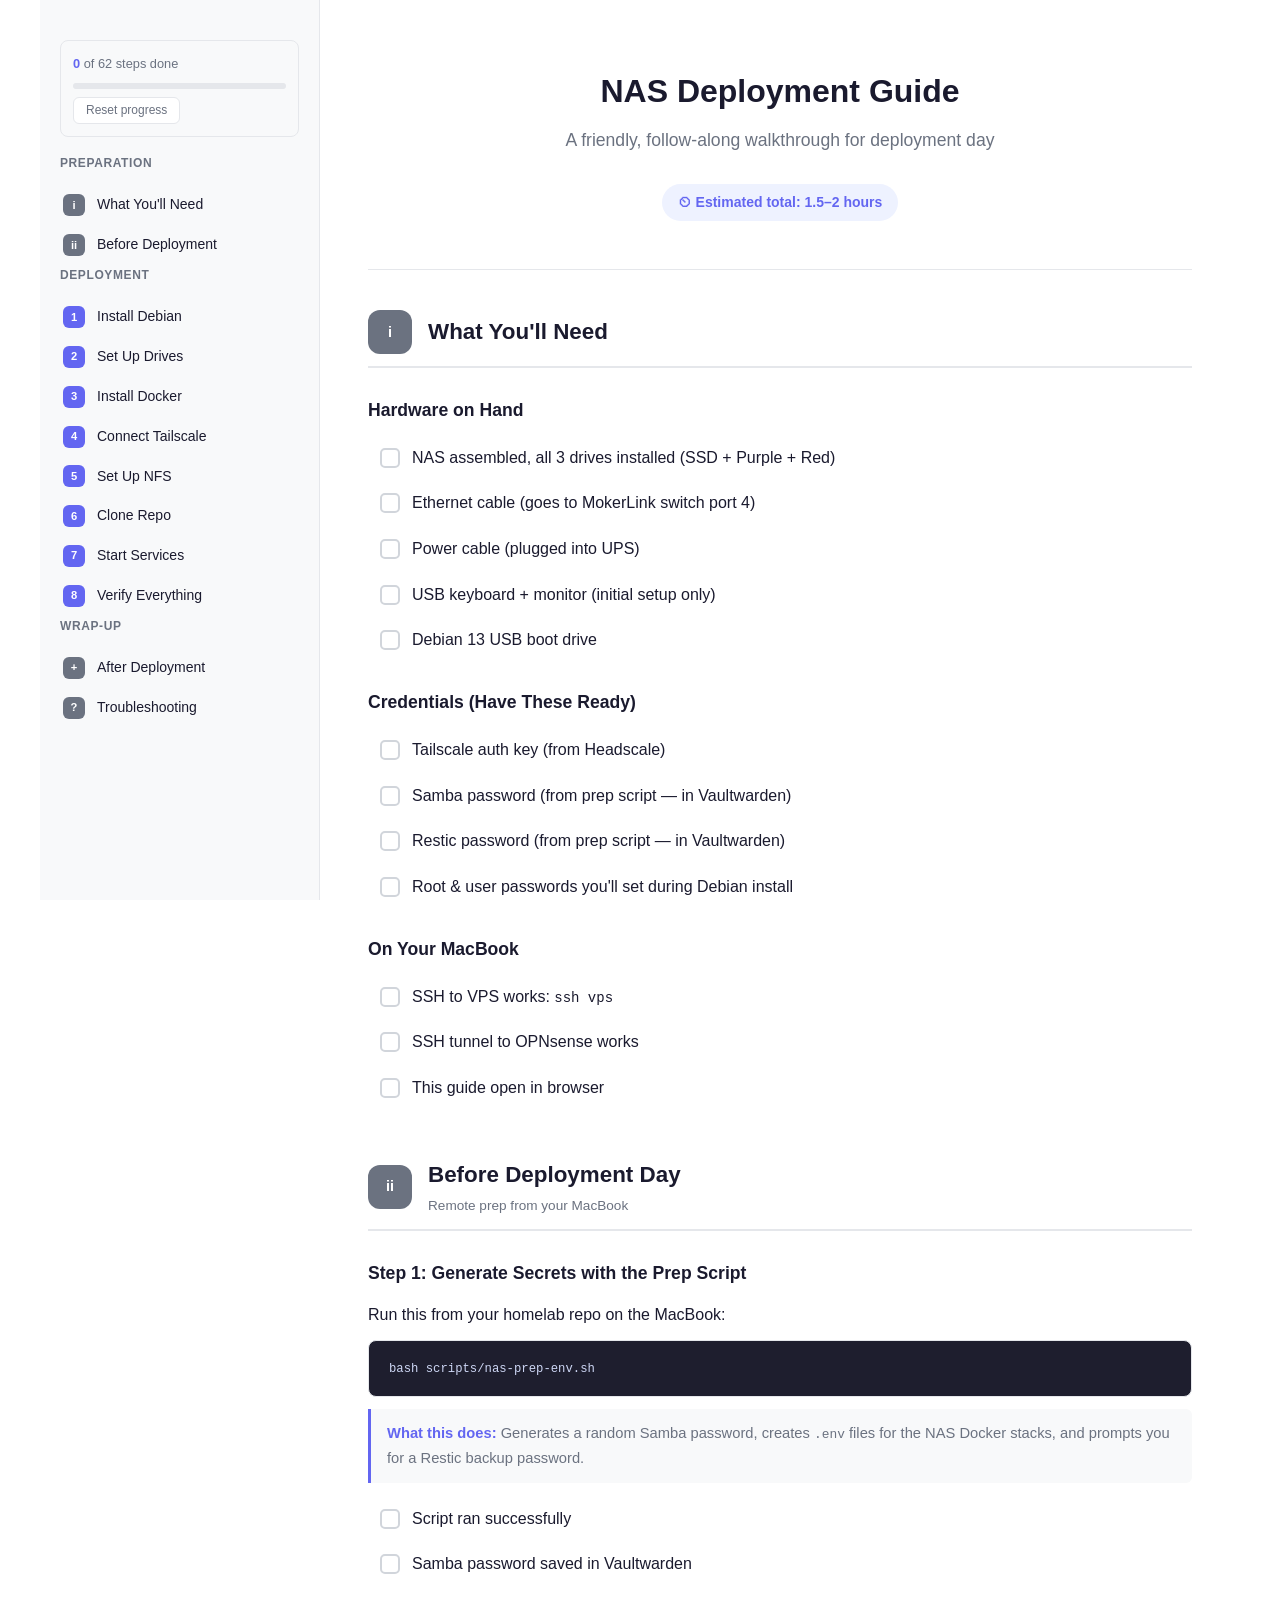
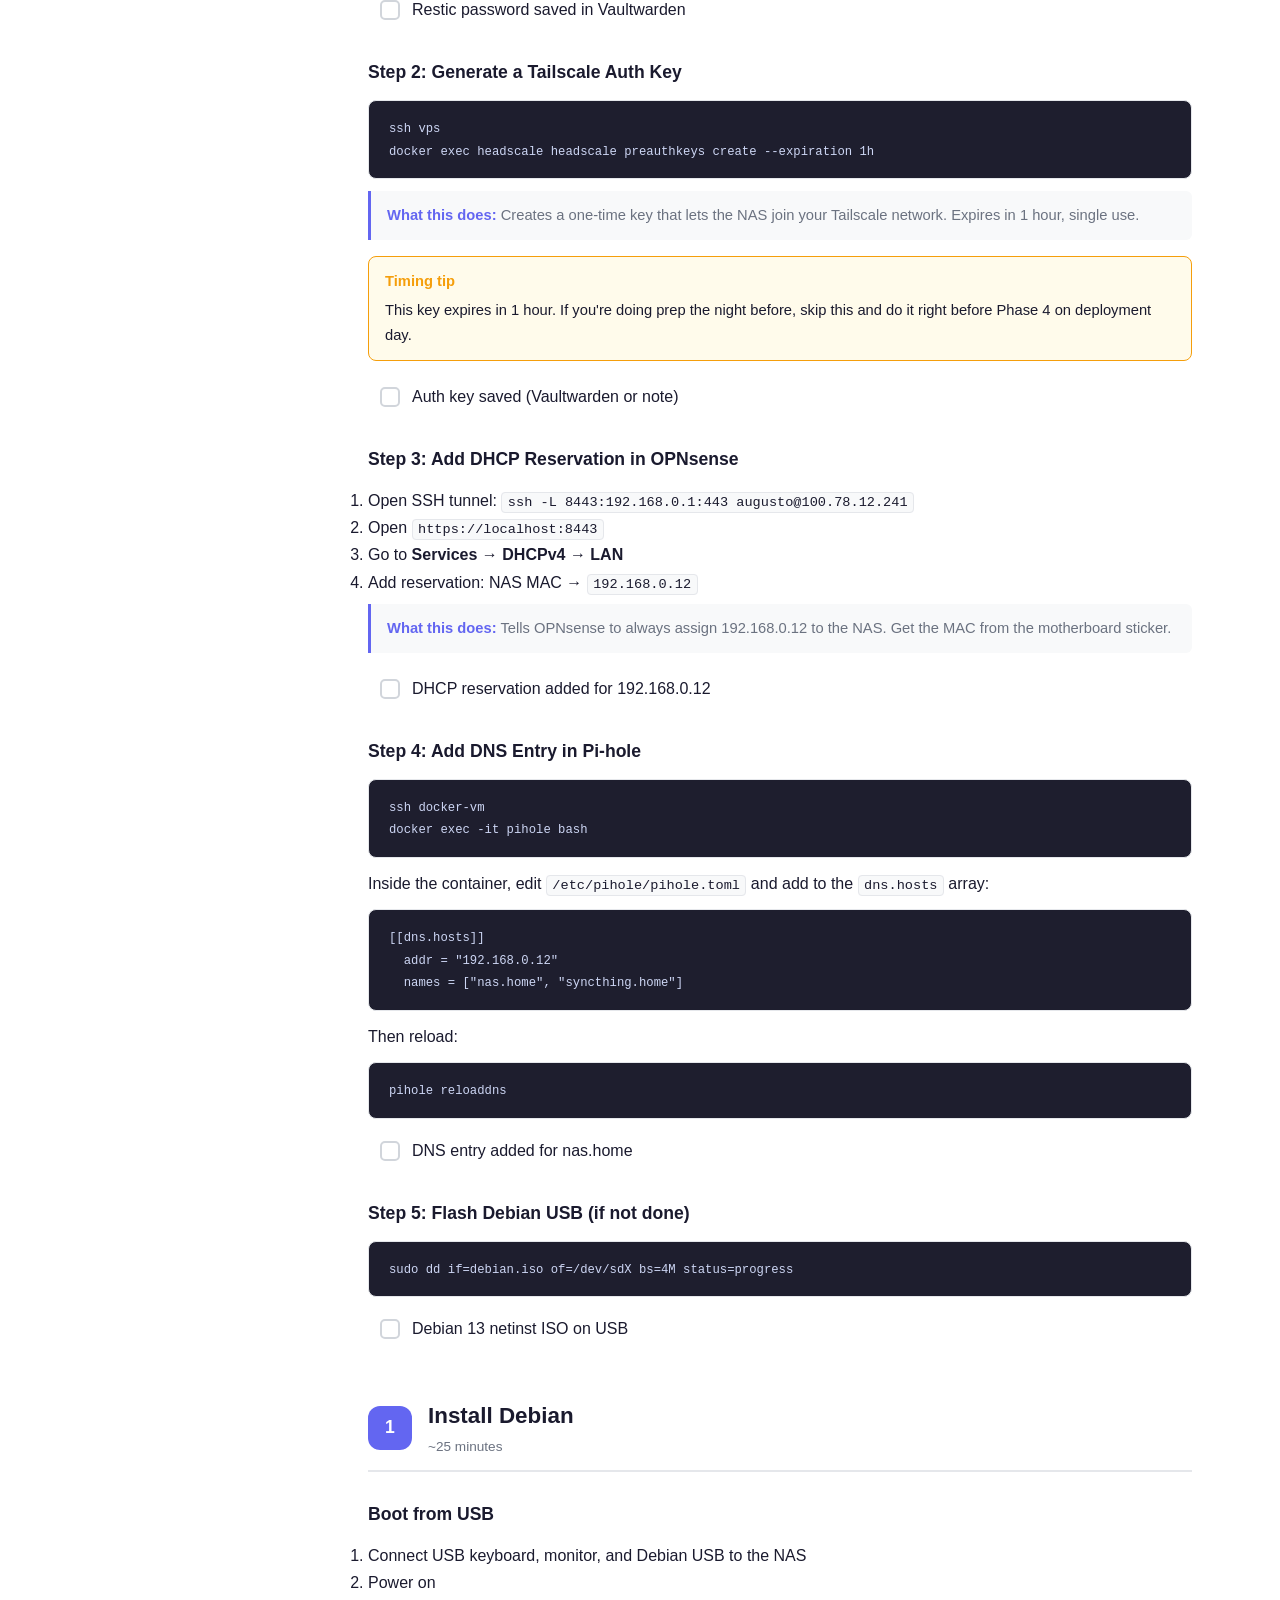
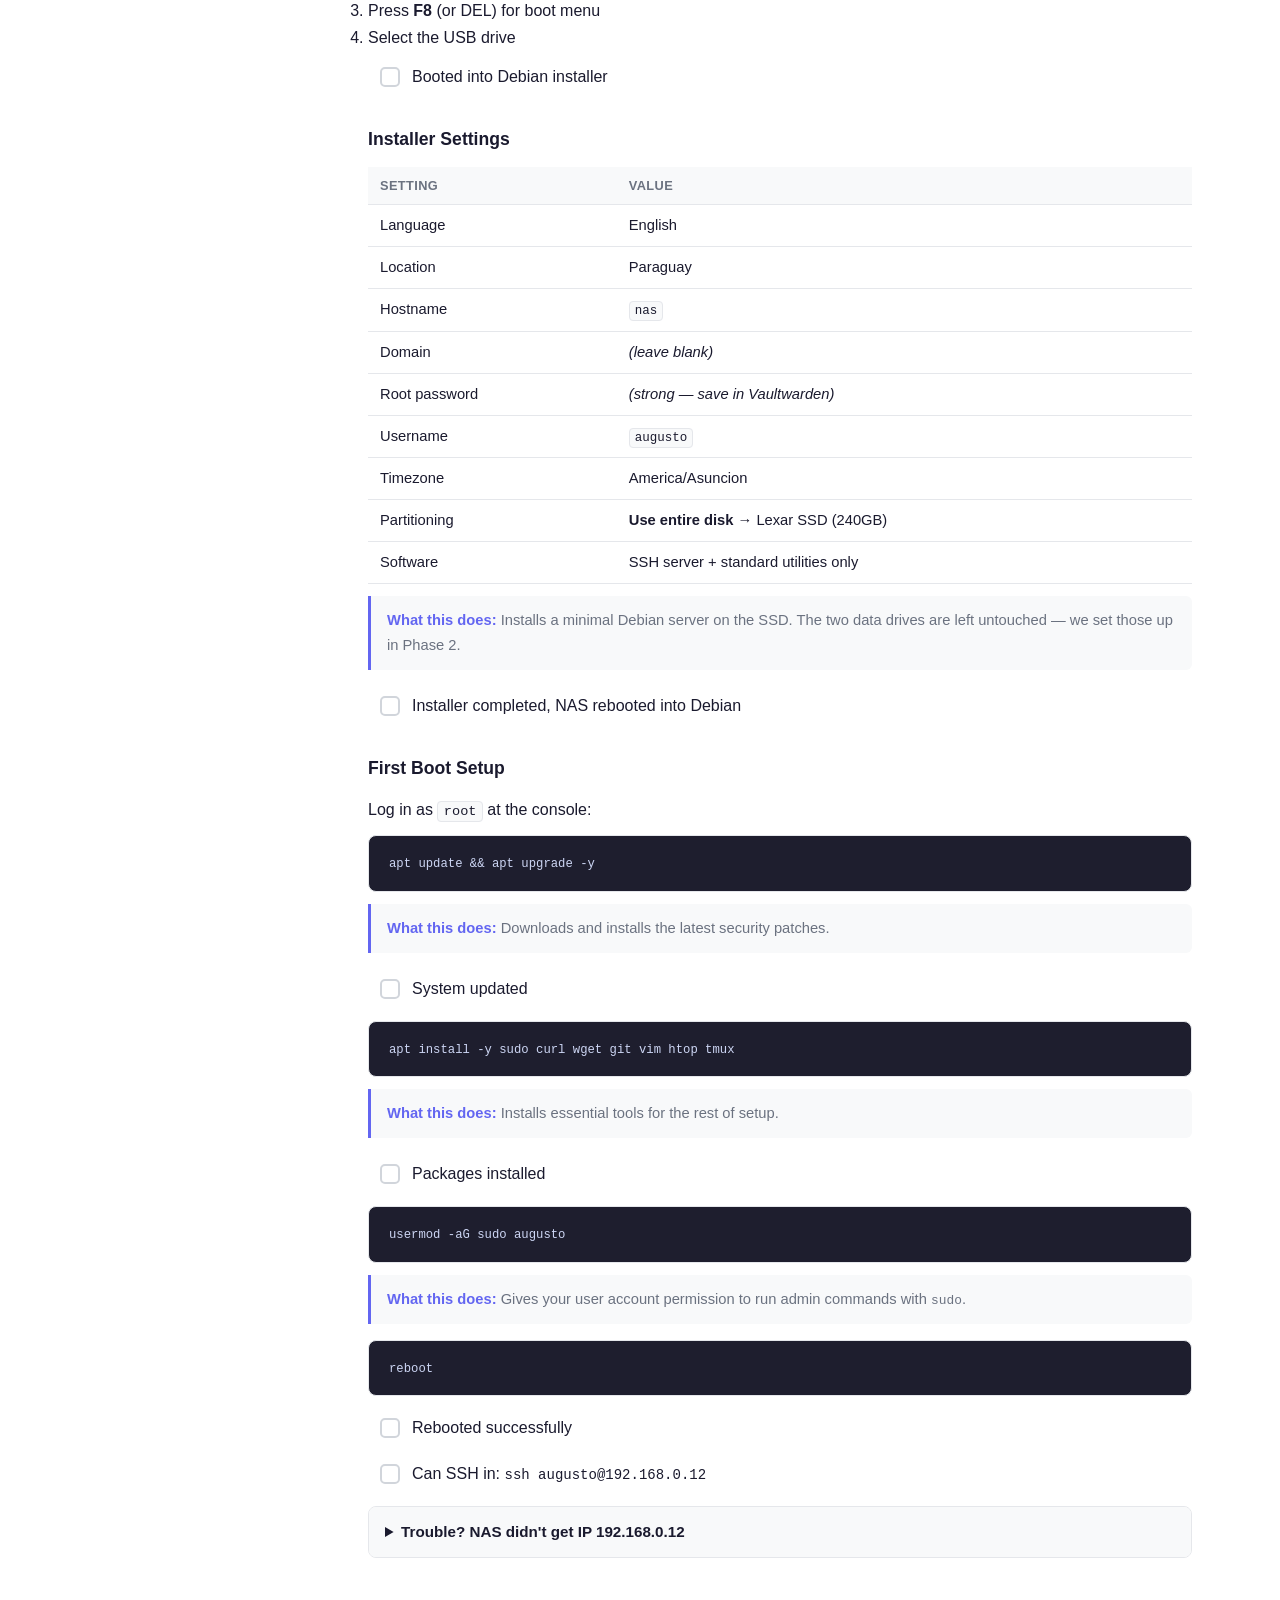
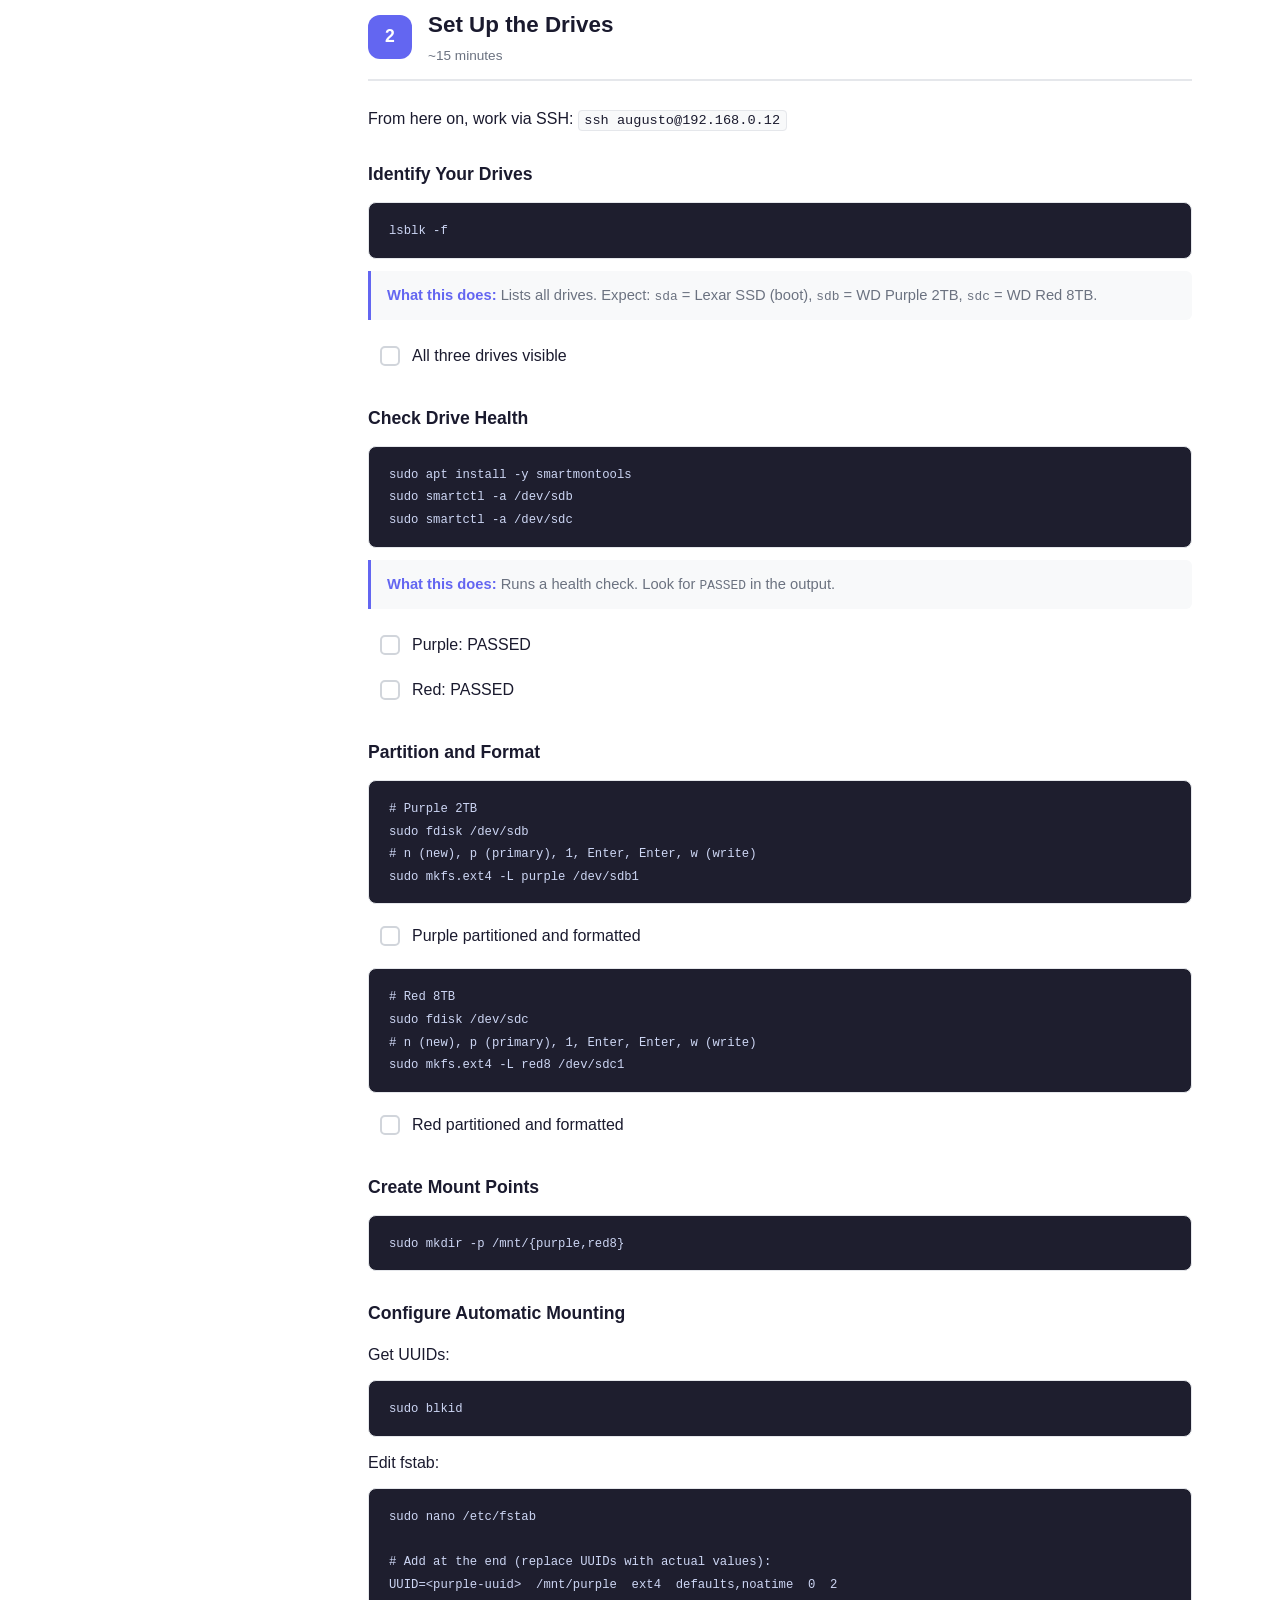
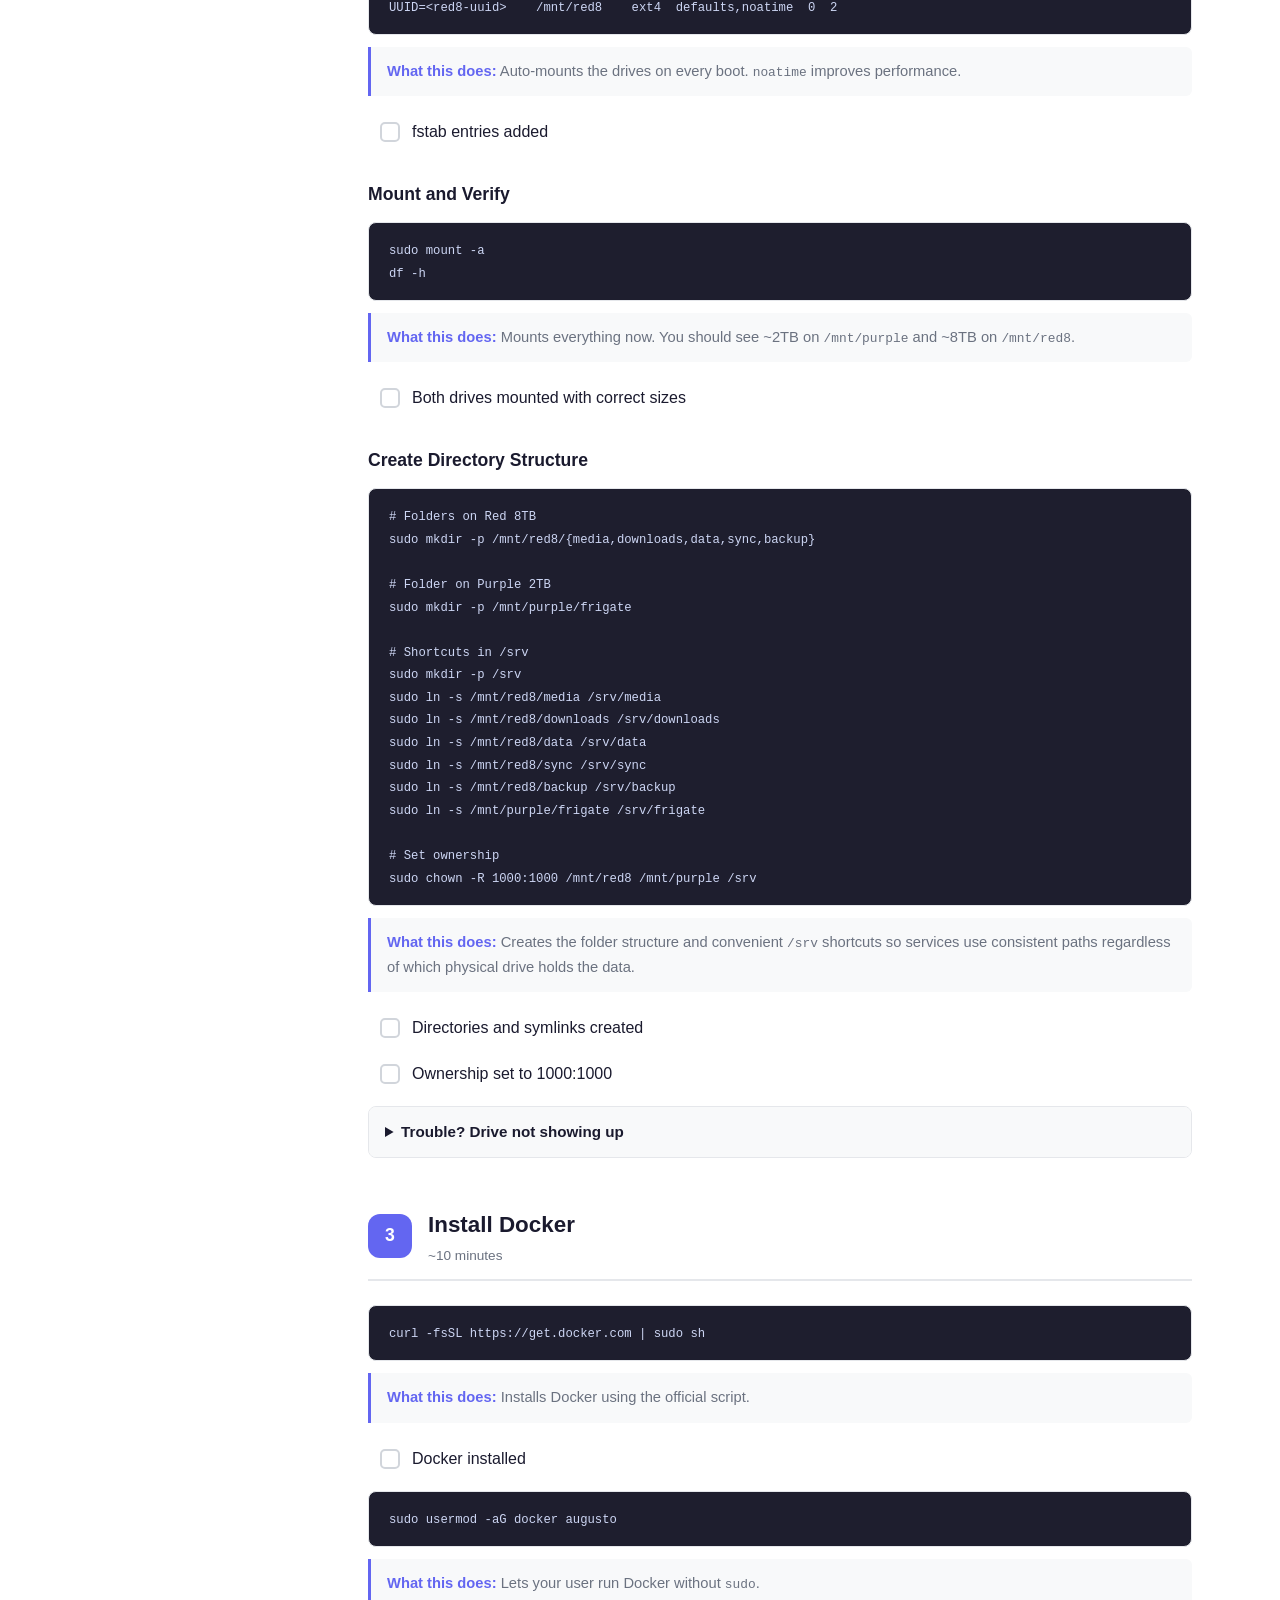
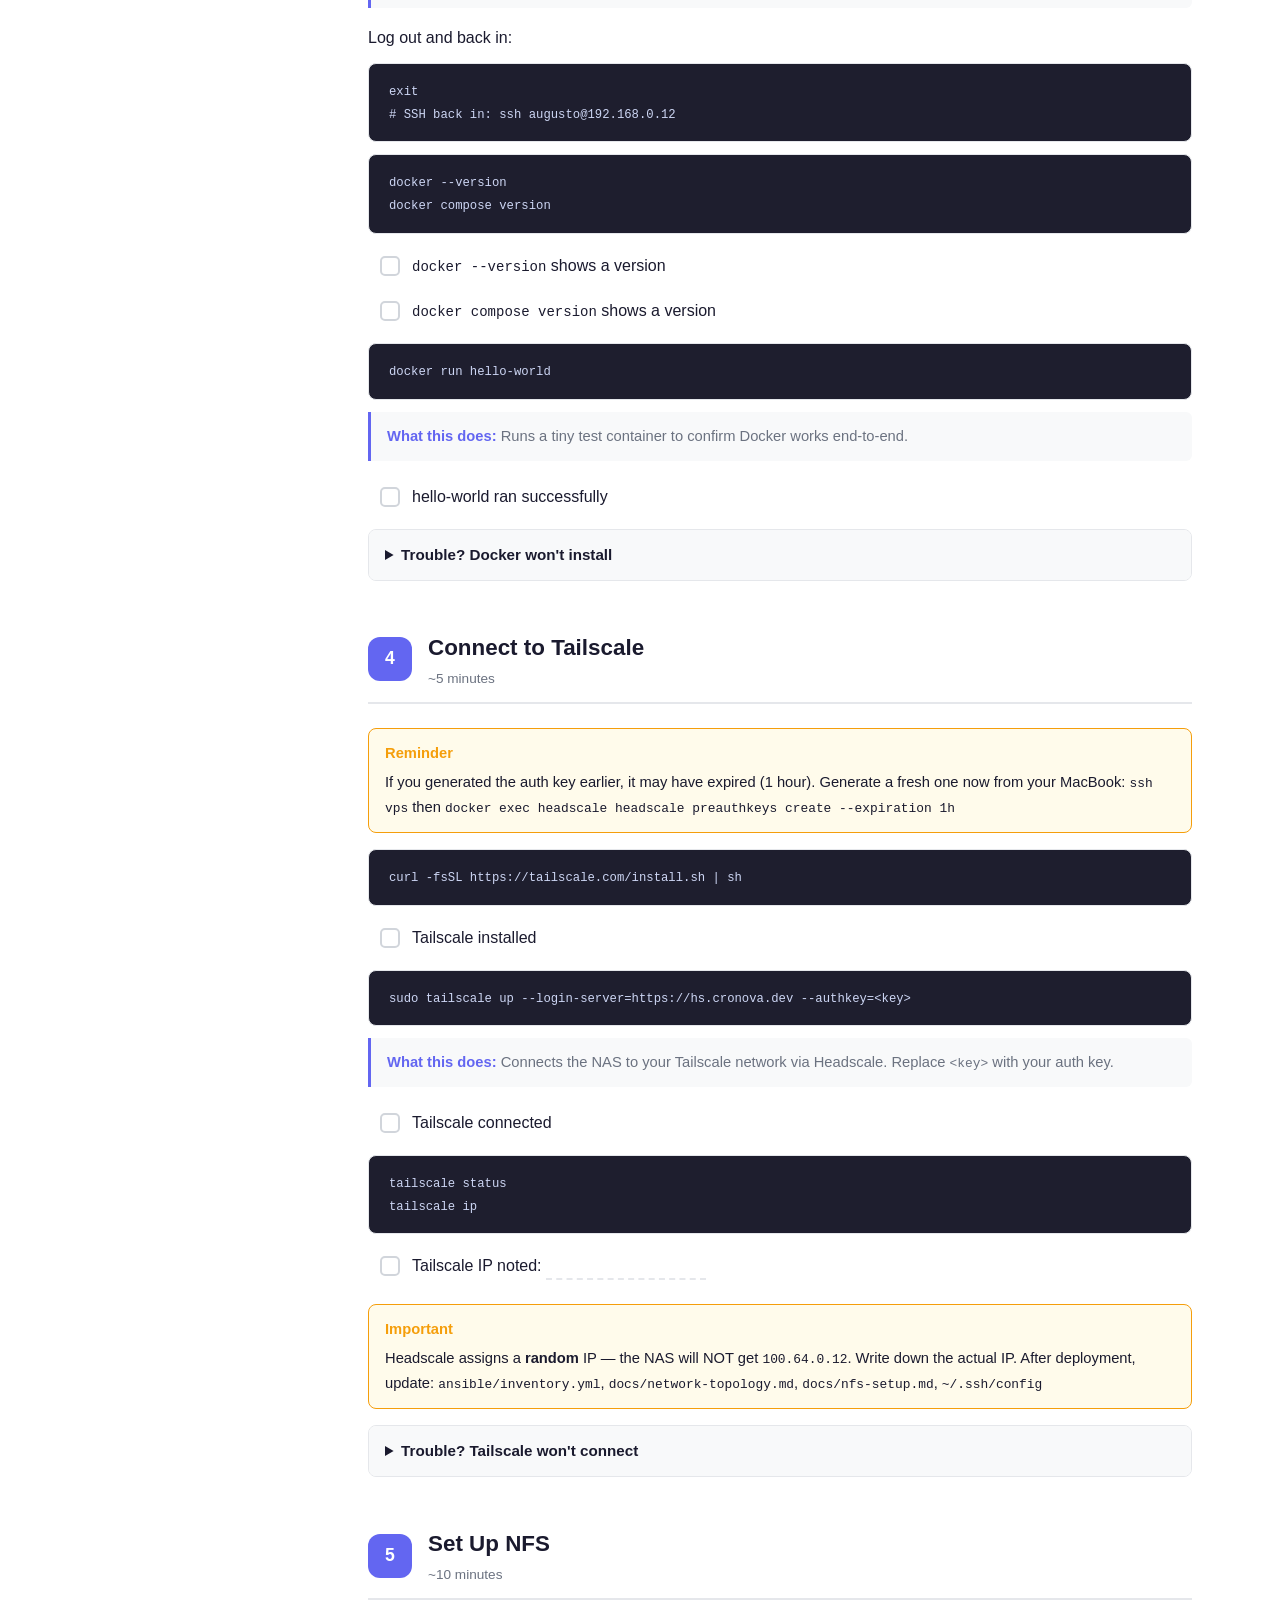
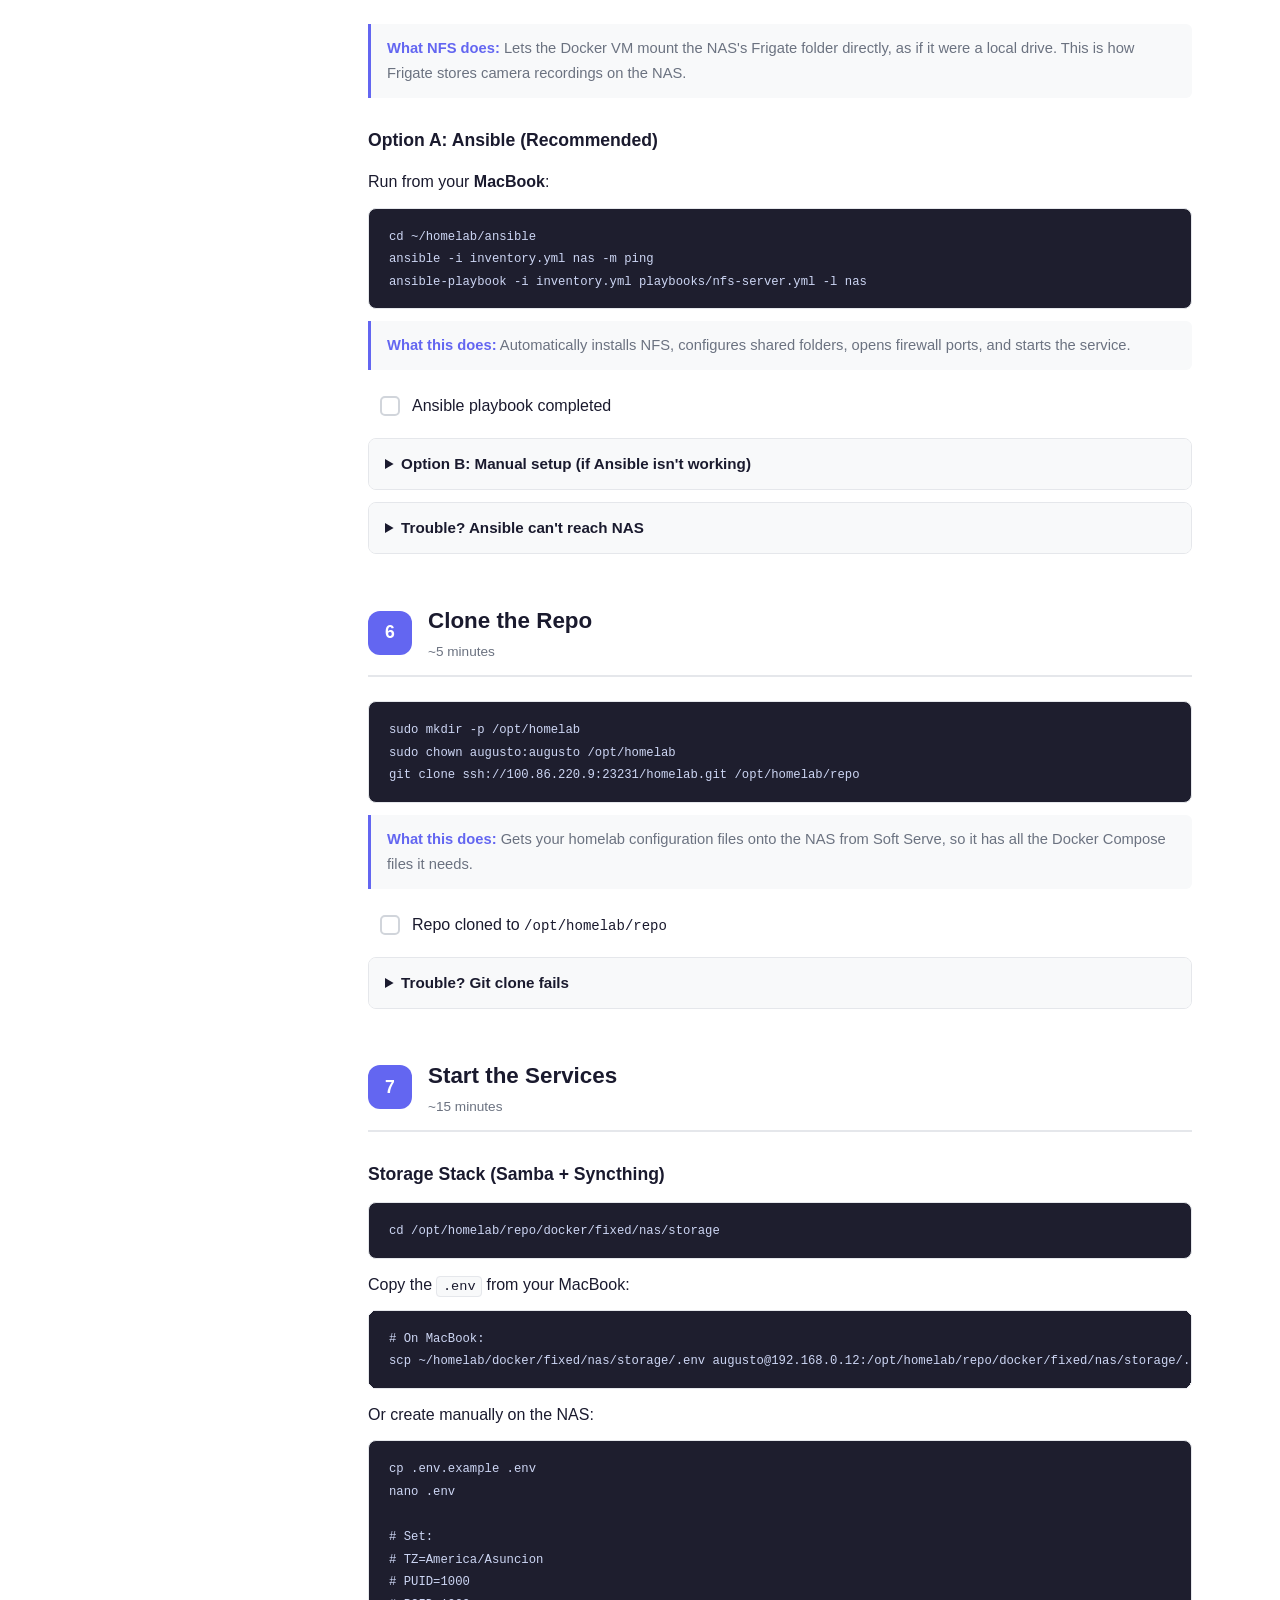
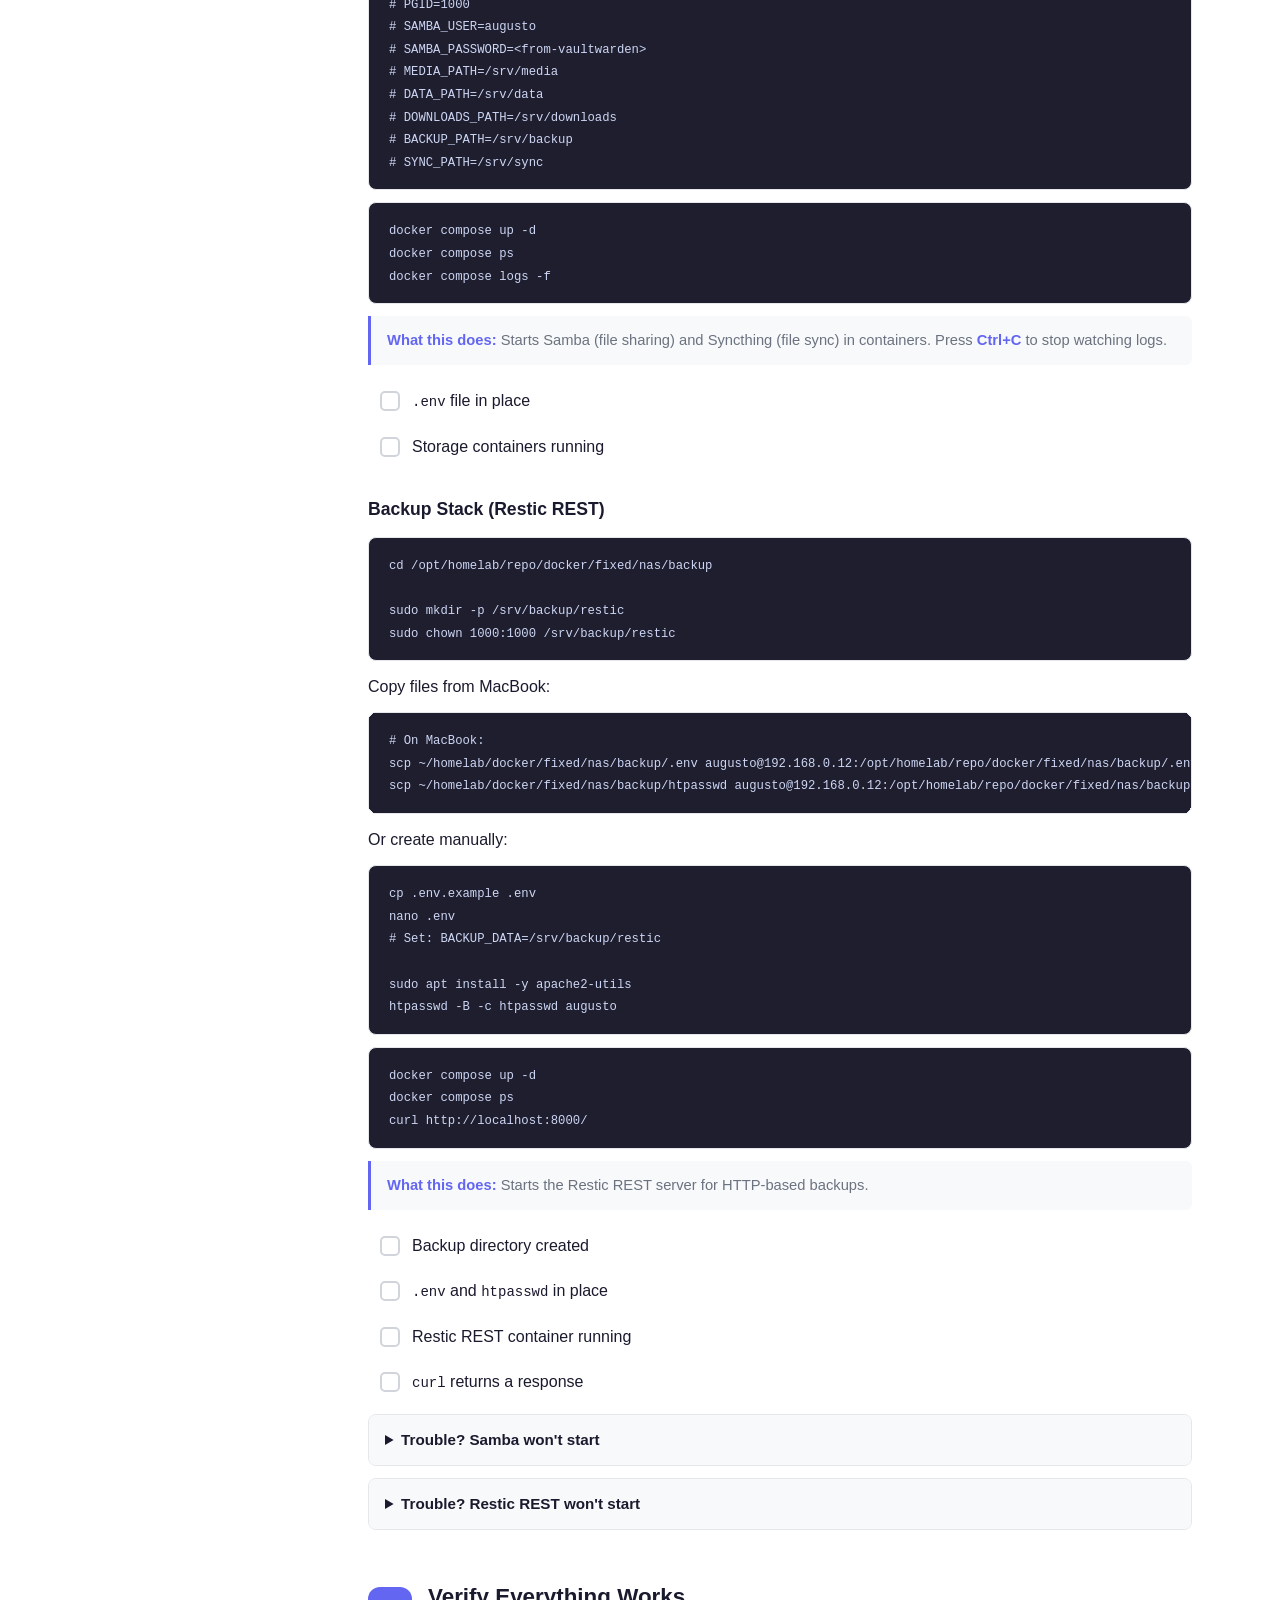
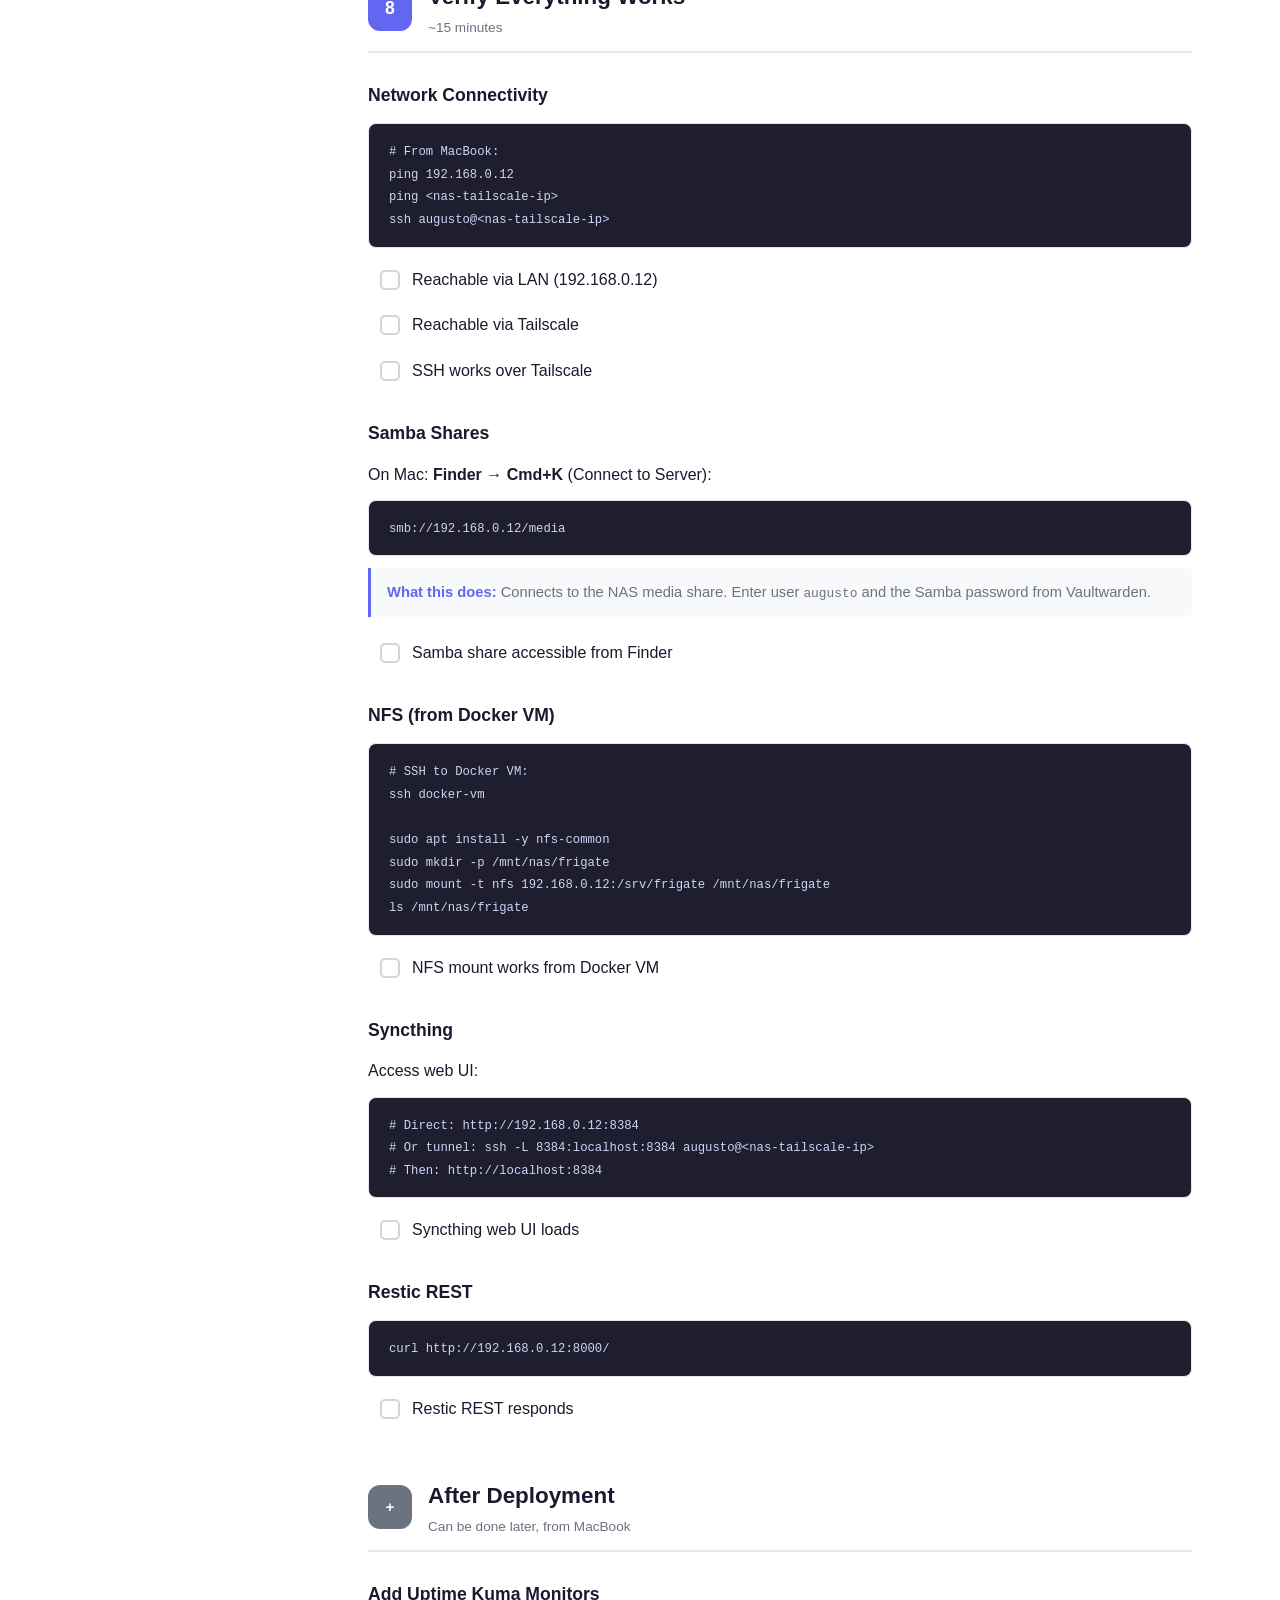
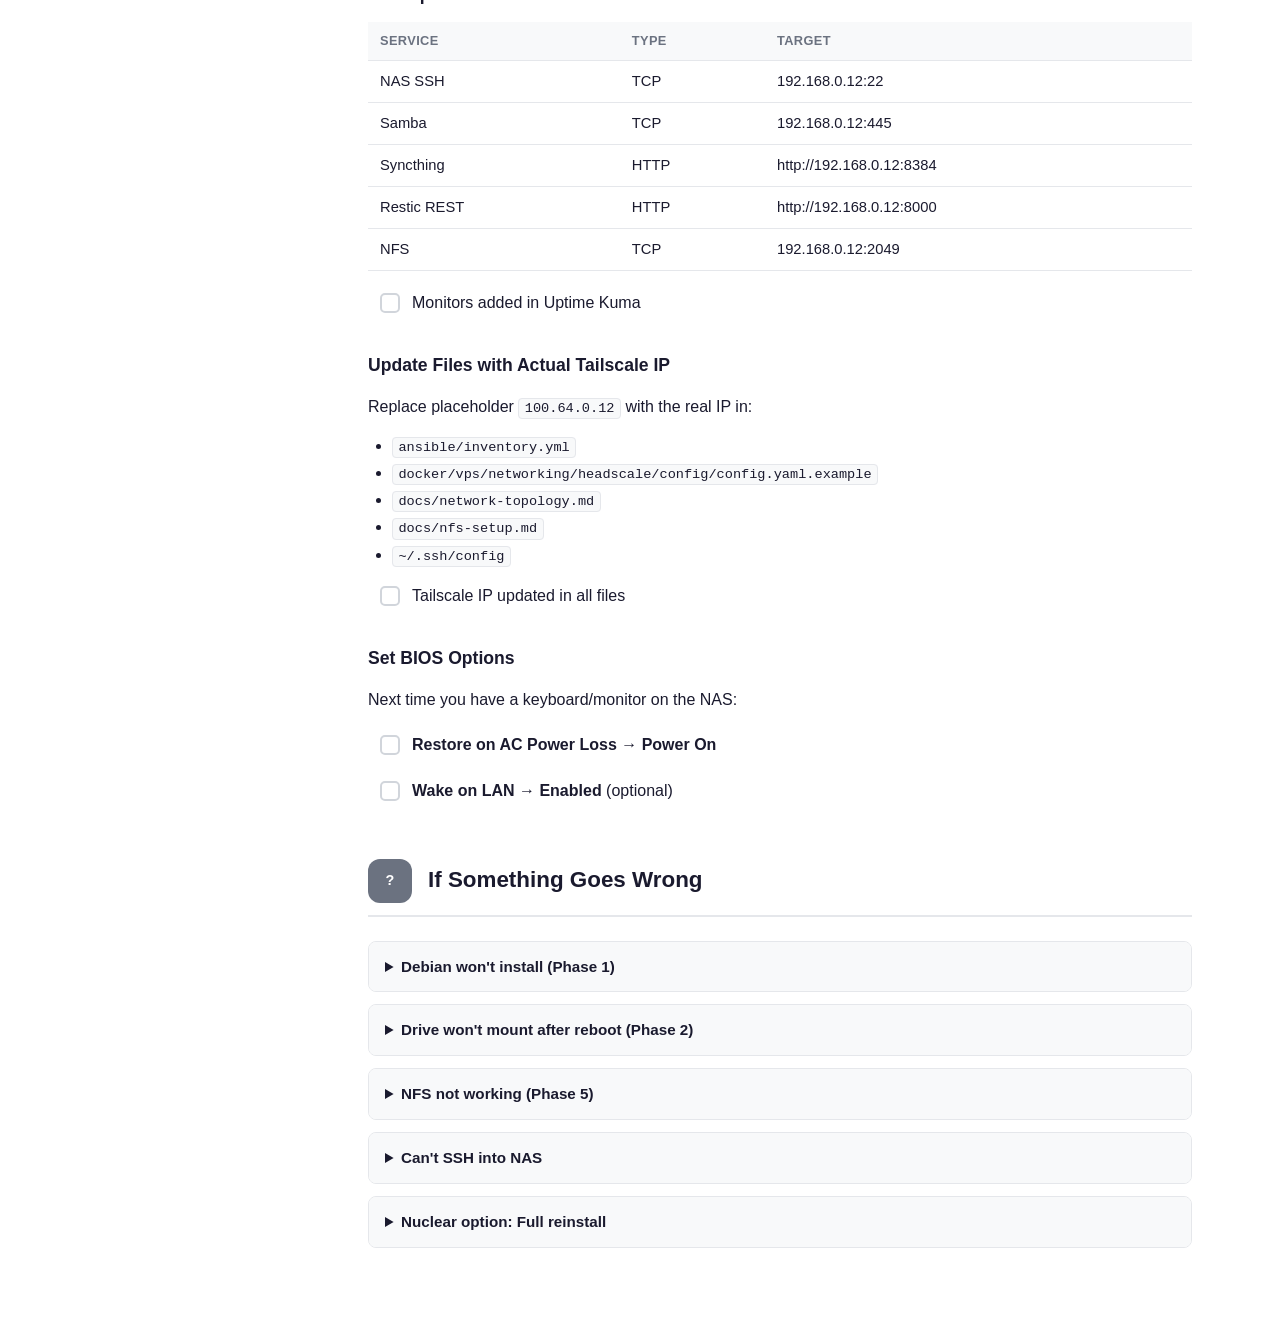
==== docs/nas-guide.html @ b0c1452f "docs: add layman-friendly NAS deployment guide (MD + HTML) Rewrites the technical deployment plan as" ====
<!DOCTYPE html>
<html lang="en">
<head>
<meta charset="UTF-8">
<meta name="viewport" content="width=device-width, initial-scale=1.0">
<title>NAS Deployment Guide</title>
<style>
  :root {
    --bg: #ffffff;
    --bg-surface: #f8f9fa;
    --bg-code: #1e1e2e;
    --text: #1a1a2e;
    --text-muted: #6b7280;
    --text-code: #cdd6f4;
    --border: #e5e7eb;
    --accent: #6366f1;
    --accent-light: #eef2ff;
    --success: #22c55e;
    --success-light: #f0fdf4;
    --warning: #f59e0b;
    --warning-light: #fffbeb;
    --danger: #ef4444;
    --danger-light: #fef2f2;
    --phase-badge: #6366f1;
    --phase-badge-text: #ffffff;
    --nav-bg: #f8f9fa;
    --nav-active: #eef2ff;
    --shadow: 0 1px 3px rgba(0,0,0,0.1);
    --shadow-lg: 0 4px 12px rgba(0,0,0,0.1);
    --checkbox-bg: #ffffff;
    --checkbox-border: #d1d5db;
  }

  @media (prefers-color-scheme: dark) {
    :root {
      --bg: #0f0f1a;
      --bg-surface: #1a1a2e;
      --bg-code: #11111b;
      --text: #e2e8f0;
      --text-muted: #94a3b8;
      --text-code: #cdd6f4;
      --border: #2d2d44;
      --accent: #818cf8;
      --accent-light: #1e1b4b;
      --success: #4ade80;
      --success-light: #052e16;
      --warning: #fbbf24;
      --warning-light: #451a03;
      --danger: #f87171;
      --danger-light: #450a0a;
      --phase-badge: #818cf8;
      --phase-badge-text: #0f0f1a;
      --nav-bg: #1a1a2e;
      --nav-active: #1e1b4b;
      --shadow: 0 1px 3px rgba(0,0,0,0.3);
      --shadow-lg: 0 4px 12px rgba(0,0,0,0.4);
      --checkbox-bg: #1a1a2e;
      --checkbox-border: #4b5563;
    }
  }

  * { margin: 0; padding: 0; box-sizing: border-box; }

  body {
    font-family: -apple-system, BlinkMacSystemFont, "Segoe UI", Roboto, "Helvetica Neue", Arial, sans-serif;
    background: var(--bg);
    color: var(--text);
    line-height: 1.7;
    font-size: 16px;
  }

  /* Layout */
  .layout {
    display: flex;
    max-width: 1200px;
    margin: 0 auto;
  }

  nav {
    position: sticky;
    top: 0;
    height: 100vh;
    width: 280px;
    min-width: 280px;
    overflow-y: auto;
    background: var(--nav-bg);
    border-right: 1px solid var(--border);
    padding: 1.5rem 0;
    scrollbar-width: thin;
  }

  nav h2 {
    font-size: 0.75rem;
    text-transform: uppercase;
    letter-spacing: 0.05em;
    color: var(--text-muted);
    padding: 0 1.25rem;
    margin-bottom: 0.75rem;
  }

  nav a {
    display: flex;
    align-items: center;
    gap: 0.75rem;
    padding: 0.5rem 1.25rem;
    color: var(--text);
    text-decoration: none;
    font-size: 0.875rem;
    transition: background 0.15s;
    border-left: 3px solid transparent;
  }

  nav a:hover {
    background: var(--nav-active);
  }

  nav a.active {
    background: var(--nav-active);
    border-left-color: var(--accent);
    font-weight: 600;
  }

  nav .nav-badge {
    display: inline-flex;
    align-items: center;
    justify-content: center;
    width: 22px;
    height: 22px;
    border-radius: 6px;
    background: var(--phase-badge);
    color: var(--phase-badge-text);
    font-size: 0.7rem;
    font-weight: 700;
    flex-shrink: 0;
  }

  nav .nav-badge.prep { background: var(--text-muted); }

  nav .nav-progress {
    margin: 1rem 1.25rem;
    padding: 0.75rem;
    background: var(--bg-surface);
    border-radius: 8px;
    border: 1px solid var(--border);
  }

  nav .nav-progress .bar-track {
    height: 6px;
    background: var(--border);
    border-radius: 3px;
    margin-top: 0.5rem;
    overflow: hidden;
  }

  nav .nav-progress .bar-fill {
    height: 100%;
    background: var(--accent);
    border-radius: 3px;
    transition: width 0.3s ease;
  }

  nav .nav-progress .progress-text {
    font-size: 0.8rem;
    color: var(--text-muted);
  }

  nav .nav-progress .progress-count {
    font-weight: 700;
    color: var(--accent);
  }

  /* Mobile nav toggle */
  .nav-toggle {
    display: none;
    position: fixed;
    bottom: 1.5rem;
    right: 1.5rem;
    z-index: 1000;
    width: 56px;
    height: 56px;
    border-radius: 50%;
    background: var(--accent);
    color: white;
    border: none;
    font-size: 1.5rem;
    cursor: pointer;
    box-shadow: var(--shadow-lg);
    align-items: center;
    justify-content: center;
  }

  .nav-overlay {
    display: none;
    position: fixed;
    inset: 0;
    background: rgba(0,0,0,0.5);
    z-index: 998;
  }

  main {
    flex: 1;
    min-width: 0;
    padding: 2rem 3rem;
  }

  /* Header */
  .hero {
    text-align: center;
    padding: 2rem 0 3rem;
    border-bottom: 1px solid var(--border);
    margin-bottom: 2.5rem;
  }

  .hero h1 {
    font-size: 2rem;
    font-weight: 800;
    margin-bottom: 0.5rem;
  }

  .hero .subtitle {
    color: var(--text-muted);
    font-size: 1.1rem;
  }

  .hero .time-badge {
    display: inline-flex;
    align-items: center;
    gap: 0.4rem;
    margin-top: 1rem;
    padding: 0.4rem 1rem;
    background: var(--accent-light);
    color: var(--accent);
    border-radius: 20px;
    font-size: 0.875rem;
    font-weight: 600;
  }

  /* Phase cards */
  .phase {
    margin-bottom: 3rem;
    scroll-margin-top: 1rem;
  }

  .phase-header {
    display: flex;
    align-items: center;
    gap: 1rem;
    margin-bottom: 1.5rem;
    padding-bottom: 0.75rem;
    border-bottom: 2px solid var(--border);
  }

  .phase-number {
    display: flex;
    align-items: center;
    justify-content: center;
    width: 44px;
    height: 44px;
    border-radius: 12px;
    background: var(--phase-badge);
    color: var(--phase-badge-text);
    font-size: 1.1rem;
    font-weight: 800;
    flex-shrink: 0;
  }

  .phase-number.prep {
    background: var(--text-muted);
    font-size: 0.9rem;
  }

  .phase-title {
    flex: 1;
  }

  .phase-title h2 {
    font-size: 1.4rem;
    font-weight: 700;
  }

  .phase-title .phase-time {
    font-size: 0.85rem;
    color: var(--text-muted);
  }

  /* Sections within phases */
  h3 {
    font-size: 1.1rem;
    font-weight: 700;
    margin: 1.75rem 0 0.75rem;
    color: var(--text);
  }

  p {
    margin-bottom: 0.75rem;
  }

  /* Code blocks */
  pre {
    background: var(--bg-code);
    color: var(--text-code);
    padding: 1rem 1.25rem;
    border-radius: 8px;
    overflow-x: auto;
    margin: 0.75rem 0;
    font-size: 0.875rem;
    line-height: 1.6;
    border: 1px solid var(--border);
  }

  code {
    font-family: "SF Mono", "Fira Code", "Cascadia Code", Menlo, Monaco, Consolas, monospace;
    font-size: 0.875em;
  }

  p code, li code, td code {
    background: var(--bg-surface);
    padding: 0.15em 0.4em;
    border-radius: 4px;
    border: 1px solid var(--border);
    font-size: 0.85em;
  }

  /* Explanation boxes */
  .what-this-does {
    background: var(--bg-surface);
    border-left: 3px solid var(--accent);
    padding: 0.75rem 1rem;
    margin: 0.5rem 0 1rem;
    border-radius: 0 6px 6px 0;
    font-size: 0.92rem;
    color: var(--text-muted);
  }

  .what-this-does strong {
    color: var(--accent);
  }

  /* Callouts */
  .callout {
    padding: 0.75rem 1rem;
    border-radius: 8px;
    margin: 1rem 0;
    font-size: 0.92rem;
    border: 1px solid;
  }

  .callout-tip {
    background: var(--success-light);
    border-color: var(--success);
  }

  .callout-warning {
    background: var(--warning-light);
    border-color: var(--warning);
  }

  .callout-danger {
    background: var(--danger-light);
    border-color: var(--danger);
  }

  .callout-label {
    font-weight: 700;
    display: block;
    margin-bottom: 0.25rem;
  }

  .callout-tip .callout-label { color: var(--success); }
  .callout-warning .callout-label { color: var(--warning); }
  .callout-danger .callout-label { color: var(--danger); }

  /* Checkboxes */
  .step {
    display: flex;
    align-items: flex-start;
    gap: 0.75rem;
    padding: 0.5rem 0.75rem;
    margin: 0.35rem 0;
    border-radius: 6px;
    transition: background 0.15s;
  }

  .step:hover {
    background: var(--bg-surface);
  }

  .step input[type="checkbox"] {
    appearance: none;
    -webkit-appearance: none;
    width: 20px;
    height: 20px;
    min-width: 20px;
    border: 2px solid var(--checkbox-border);
    border-radius: 5px;
    background: var(--checkbox-bg);
    cursor: pointer;
    margin-top: 2px;
    transition: all 0.15s;
    position: relative;
  }

  .step input[type="checkbox"]:checked {
    background: var(--accent);
    border-color: var(--accent);
  }

  .step input[type="checkbox"]:checked::after {
    content: "";
    position: absolute;
    left: 5px;
    top: 1px;
    width: 6px;
    height: 11px;
    border: solid white;
    border-width: 0 2px 2px 0;
    transform: rotate(45deg);
  }

  .step.checked label {
    text-decoration: line-through;
    color: var(--text-muted);
  }

  .step label {
    cursor: pointer;
    flex: 1;
    line-height: 1.5;
  }

  .step .write-in {
    display: inline-block;
    border-bottom: 2px dashed var(--border);
    min-width: 160px;
    padding: 0 0.25rem;
    color: var(--accent);
    font-weight: 600;
  }

  /* Tables */
  table {
    width: 100%;
    border-collapse: collapse;
    margin: 0.75rem 0;
    font-size: 0.92rem;
  }

  th, td {
    padding: 0.5rem 0.75rem;
    text-align: left;
    border-bottom: 1px solid var(--border);
  }

  th {
    font-weight: 700;
    background: var(--bg-surface);
    font-size: 0.8rem;
    text-transform: uppercase;
    letter-spacing: 0.03em;
    color: var(--text-muted);
  }

  /* Troubleshooting sections */
  details {
    margin: 0.75rem 0;
    border: 1px solid var(--border);
    border-radius: 8px;
    overflow: hidden;
  }

  summary {
    padding: 0.75rem 1rem;
    cursor: pointer;
    font-weight: 600;
    background: var(--bg-surface);
    user-select: none;
    font-size: 0.95rem;
  }

  summary:hover {
    background: var(--accent-light);
  }

  details[open] summary {
    border-bottom: 1px solid var(--border);
  }

  details .details-body {
    padding: 1rem;
  }

  details .details-body p {
    font-size: 0.92rem;
  }

  /* Reset progress button */
  .reset-btn {
    display: inline-flex;
    align-items: center;
    gap: 0.4rem;
    padding: 0.35rem 0.75rem;
    border: 1px solid var(--border);
    border-radius: 6px;
    background: var(--bg);
    color: var(--text-muted);
    font-size: 0.75rem;
    cursor: pointer;
    margin-top: 0.5rem;
    transition: all 0.15s;
  }

  .reset-btn:hover {
    border-color: var(--danger);
    color: var(--danger);
  }

  /* Print */
  @media print {
    nav, .nav-toggle, .nav-overlay { display: none !important; }
    main { padding: 0; }
    .layout { display: block; }
    .phase { page-break-inside: avoid; }
    pre { white-space: pre-wrap; word-break: break-all; }
    .step input[type="checkbox"] {
      appearance: auto;
      -webkit-appearance: auto;
    }
  }

  /* Mobile */
  @media (max-width: 768px) {
    nav {
      position: fixed;
      left: -300px;
      top: 0;
      z-index: 999;
      transition: left 0.3s ease;
      width: 280px;
      min-width: 280px;
    }

    nav.open {
      left: 0;
    }

    .nav-toggle {
      display: flex;
    }

    .nav-overlay.open {
      display: block;
    }

    main {
      padding: 1.5rem 1.25rem;
    }

    .hero h1 {
      font-size: 1.5rem;
    }

    .phase-header {
      flex-wrap: wrap;
    }

    pre {
      font-size: 0.8rem;
    }
  }
</style>
</head>
<body>

<div class="layout">
  <nav id="nav">
    <div class="nav-progress">
      <div class="progress-text"><span class="progress-count" id="progress-count">0</span> of <span id="progress-total">0</span> steps done</div>
      <div class="bar-track"><div class="bar-fill" id="progress-bar" style="width: 0%"></div></div>
      <button class="reset-btn" onclick="resetProgress()">Reset progress</button>
    </div>
    <h2>Preparation</h2>
    <a href="#needs" data-section="needs"><span class="nav-badge prep">i</span> What You'll Need</a>
    <a href="#before" data-section="before"><span class="nav-badge prep">ii</span> Before Deployment</a>
    <h2>Deployment</h2>
    <a href="#phase1" data-section="phase1"><span class="nav-badge">1</span> Install Debian</a>
    <a href="#phase2" data-section="phase2"><span class="nav-badge">2</span> Set Up Drives</a>
    <a href="#phase3" data-section="phase3"><span class="nav-badge">3</span> Install Docker</a>
    <a href="#phase4" data-section="phase4"><span class="nav-badge">4</span> Connect Tailscale</a>
    <a href="#phase5" data-section="phase5"><span class="nav-badge">5</span> Set Up NFS</a>
    <a href="#phase6" data-section="phase6"><span class="nav-badge">6</span> Clone Repo</a>
    <a href="#phase7" data-section="phase7"><span class="nav-badge">7</span> Start Services</a>
    <a href="#phase8" data-section="phase8"><span class="nav-badge">8</span> Verify Everything</a>
    <h2>Wrap-up</h2>
    <a href="#after" data-section="after"><span class="nav-badge prep">+</span> After Deployment</a>
    <a href="#troubleshooting" data-section="troubleshooting"><span class="nav-badge prep">?</span> Troubleshooting</a>
  </nav>

  <div class="nav-overlay" id="nav-overlay" onclick="toggleNav()"></div>
  <button class="nav-toggle" id="nav-toggle" onclick="toggleNav()" aria-label="Toggle navigation">&#9776;</button>

  <main>
    <div class="hero">
      <h1>NAS Deployment Guide</h1>
      <p class="subtitle">A friendly, follow-along walkthrough for deployment day</p>
      <div class="time-badge">&#9202; Estimated total: 1.5&ndash;2 hours</div>
    </div>

    <!-- WHAT YOU'LL NEED -->
    <section class="phase" id="needs">
      <div class="phase-header">
        <div class="phase-number prep">i</div>
        <div class="phase-title">
          <h2>What You'll Need</h2>
        </div>
      </div>

      <h3>Hardware on Hand</h3>
      <div class="step"><input type="checkbox" id="c-hw1"><label for="c-hw1">NAS assembled, all 3 drives installed (SSD + Purple + Red)</label></div>
      <div class="step"><input type="checkbox" id="c-hw2"><label for="c-hw2">Ethernet cable (goes to MokerLink switch port 4)</label></div>
      <div class="step"><input type="checkbox" id="c-hw3"><label for="c-hw3">Power cable (plugged into UPS)</label></div>
      <div class="step"><input type="checkbox" id="c-hw4"><label for="c-hw4">USB keyboard + monitor (initial setup only)</label></div>
      <div class="step"><input type="checkbox" id="c-hw5"><label for="c-hw5">Debian 13 USB boot drive</label></div>

      <h3>Credentials (Have These Ready)</h3>
      <div class="step"><input type="checkbox" id="c-cr1"><label for="c-cr1">Tailscale auth key (from Headscale)</label></div>
      <div class="step"><input type="checkbox" id="c-cr2"><label for="c-cr2">Samba password (from prep script &mdash; in Vaultwarden)</label></div>
      <div class="step"><input type="checkbox" id="c-cr3"><label for="c-cr3">Restic password (from prep script &mdash; in Vaultwarden)</label></div>
      <div class="step"><input type="checkbox" id="c-cr4"><label for="c-cr4">Root &amp; user passwords you'll set during Debian install</label></div>

      <h3>On Your MacBook</h3>
      <div class="step"><input type="checkbox" id="c-mb1"><label for="c-mb1">SSH to VPS works: <code>ssh vps</code></label></div>
      <div class="step"><input type="checkbox" id="c-mb2"><label for="c-mb2">SSH tunnel to OPNsense works</label></div>
      <div class="step"><input type="checkbox" id="c-mb3"><label for="c-mb3">This guide open in browser</label></div>
    </section>

    <!-- BEFORE DEPLOYMENT DAY -->
    <section class="phase" id="before">
      <div class="phase-header">
        <div class="phase-number prep">ii</div>
        <div class="phase-title">
          <h2>Before Deployment Day</h2>
          <div class="phase-time">Remote prep from your MacBook</div>
        </div>
      </div>

      <h3>Step 1: Generate Secrets with the Prep Script</h3>
      <p>Run this from your homelab repo on the MacBook:</p>
      <pre><code>bash scripts/nas-prep-env.sh</code></pre>
      <div class="what-this-does"><strong>What this does:</strong> Generates a random Samba password, creates <code>.env</code> files for the NAS Docker stacks, and prompts you for a Restic backup password.</div>
      <div class="step"><input type="checkbox" id="c-b1"><label for="c-b1">Script ran successfully</label></div>
      <div class="step"><input type="checkbox" id="c-b2"><label for="c-b2">Samba password saved in Vaultwarden</label></div>
      <div class="step"><input type="checkbox" id="c-b3"><label for="c-b3">Restic password saved in Vaultwarden</label></div>

      <h3>Step 2: Generate a Tailscale Auth Key</h3>
      <pre><code>ssh vps
docker exec headscale headscale preauthkeys create --expiration 1h</code></pre>
      <div class="what-this-does"><strong>What this does:</strong> Creates a one-time key that lets the NAS join your Tailscale network. Expires in 1 hour, single use.</div>
      <div class="callout callout-warning"><span class="callout-label">Timing tip</span> This key expires in 1 hour. If you're doing prep the night before, skip this and do it right before Phase 4 on deployment day.</div>
      <div class="step"><input type="checkbox" id="c-b4"><label for="c-b4">Auth key saved (Vaultwarden or note)</label></div>

      <h3>Step 3: Add DHCP Reservation in OPNsense</h3>
      <ol>
        <li>Open SSH tunnel: <code>ssh -L 8443:192.168.0.1:443 augusto@100.78.12.241</code></li>
        <li>Open <code>https://localhost:8443</code></li>
        <li>Go to <strong>Services &rarr; DHCPv4 &rarr; LAN</strong></li>
        <li>Add reservation: NAS MAC &rarr; <code>192.168.0.12</code></li>
      </ol>
      <div class="what-this-does"><strong>What this does:</strong> Tells OPNsense to always assign 192.168.0.12 to the NAS. Get the MAC from the motherboard sticker.</div>
      <div class="step"><input type="checkbox" id="c-b5"><label for="c-b5">DHCP reservation added for 192.168.0.12</label></div>

      <h3>Step 4: Add DNS Entry in Pi-hole</h3>
      <pre><code>ssh docker-vm
docker exec -it pihole bash</code></pre>
      <p>Inside the container, edit <code>/etc/pihole/pihole.toml</code> and add to the <code>dns.hosts</code> array:</p>
      <pre><code>[[dns.hosts]]
  addr = "192.168.0.12"
  names = ["nas.home", "syncthing.home"]</code></pre>
      <p>Then reload:</p>
      <pre><code>pihole reloaddns</code></pre>
      <div class="step"><input type="checkbox" id="c-b6"><label for="c-b6">DNS entry added for nas.home</label></div>

      <h3>Step 5: Flash Debian USB (if not done)</h3>
      <pre><code>sudo dd if=debian.iso of=/dev/sdX bs=4M status=progress</code></pre>
      <div class="step"><input type="checkbox" id="c-b7"><label for="c-b7">Debian 13 netinst ISO on USB</label></div>
    </section>

    <!-- PHASE 1 -->
    <section class="phase" id="phase1">
      <div class="phase-header">
        <div class="phase-number">1</div>
        <div class="phase-title">
          <h2>Install Debian</h2>
          <div class="phase-time">~25 minutes</div>
        </div>
      </div>

      <h3>Boot from USB</h3>
      <ol>
        <li>Connect USB keyboard, monitor, and Debian USB to the NAS</li>
        <li>Power on</li>
        <li>Press <strong>F8</strong> (or DEL) for boot menu</li>
        <li>Select the USB drive</li>
      </ol>
      <div class="step"><input type="checkbox" id="c-1a"><label for="c-1a">Booted into Debian installer</label></div>

      <h3>Installer Settings</h3>
      <table>
        <tr><th>Setting</th><th>Value</th></tr>
        <tr><td>Language</td><td>English</td></tr>
        <tr><td>Location</td><td>Paraguay</td></tr>
        <tr><td>Hostname</td><td><code>nas</code></td></tr>
        <tr><td>Domain</td><td><em>(leave blank)</em></td></tr>
        <tr><td>Root password</td><td><em>(strong &mdash; save in Vaultwarden)</em></td></tr>
        <tr><td>Username</td><td><code>augusto</code></td></tr>
        <tr><td>Timezone</td><td>America/Asuncion</td></tr>
        <tr><td>Partitioning</td><td><strong>Use entire disk</strong> &rarr; Lexar SSD (240GB)</td></tr>
        <tr><td>Software</td><td>SSH server + standard utilities only</td></tr>
      </table>
      <div class="what-this-does"><strong>What this does:</strong> Installs a minimal Debian server on the SSD. The two data drives are left untouched &mdash; we set those up in Phase 2.</div>
      <div class="step"><input type="checkbox" id="c-1b"><label for="c-1b">Installer completed, NAS rebooted into Debian</label></div>

      <h3>First Boot Setup</h3>
      <p>Log in as <code>root</code> at the console:</p>
      <pre><code>apt update && apt upgrade -y</code></pre>
      <div class="what-this-does"><strong>What this does:</strong> Downloads and installs the latest security patches.</div>
      <div class="step"><input type="checkbox" id="c-1c"><label for="c-1c">System updated</label></div>

      <pre><code>apt install -y sudo curl wget git vim htop tmux</code></pre>
      <div class="what-this-does"><strong>What this does:</strong> Installs essential tools for the rest of setup.</div>
      <div class="step"><input type="checkbox" id="c-1d"><label for="c-1d">Packages installed</label></div>

      <pre><code>usermod -aG sudo augusto</code></pre>
      <div class="what-this-does"><strong>What this does:</strong> Gives your user account permission to run admin commands with <code>sudo</code>.</div>

      <pre><code>reboot</code></pre>
      <div class="step"><input type="checkbox" id="c-1e"><label for="c-1e">Rebooted successfully</label></div>
      <div class="step"><input type="checkbox" id="c-1f"><label for="c-1f">Can SSH in: <code>ssh augusto@192.168.0.12</code></label></div>

      <details>
        <summary>Trouble? NAS didn't get IP 192.168.0.12</summary>
        <div class="details-body">
          <p>Check the OPNsense DHCP reservation. As a fallback, set a static IP as root:</p>
          <pre><code>nano /etc/network/interfaces

# Add:
auto enp0s25
iface enp0s25 inet static
  address 192.168.0.12
  netmask 255.255.255.0
  gateway 192.168.0.1
  dns-nameservers 192.168.0.10</code></pre>
          <p>Then <code>reboot</code>.</p>
        </div>
      </details>
    </section>

    <!-- PHASE 2 -->
    <section class="phase" id="phase2">
      <div class="phase-header">
        <div class="phase-number">2</div>
        <div class="phase-title">
          <h2>Set Up the Drives</h2>
          <div class="phase-time">~15 minutes</div>
        </div>
      </div>

      <p>From here on, work via SSH: <code>ssh augusto@192.168.0.12</code></p>

      <h3>Identify Your Drives</h3>
      <pre><code>lsblk -f</code></pre>
      <div class="what-this-does"><strong>What this does:</strong> Lists all drives. Expect: <code>sda</code> = Lexar SSD (boot), <code>sdb</code> = WD Purple 2TB, <code>sdc</code> = WD Red 8TB.</div>
      <div class="step"><input type="checkbox" id="c-2a"><label for="c-2a">All three drives visible</label></div>

      <h3>Check Drive Health</h3>
      <pre><code>sudo apt install -y smartmontools
sudo smartctl -a /dev/sdb
sudo smartctl -a /dev/sdc</code></pre>
      <div class="what-this-does"><strong>What this does:</strong> Runs a health check. Look for <code>PASSED</code> in the output.</div>
      <div class="step"><input type="checkbox" id="c-2b"><label for="c-2b">Purple: PASSED</label></div>
      <div class="step"><input type="checkbox" id="c-2c"><label for="c-2c">Red: PASSED</label></div>

      <h3>Partition and Format</h3>
      <pre><code># Purple 2TB
sudo fdisk /dev/sdb
# n (new), p (primary), 1, Enter, Enter, w (write)
sudo mkfs.ext4 -L purple /dev/sdb1</code></pre>
      <div class="step"><input type="checkbox" id="c-2d"><label for="c-2d">Purple partitioned and formatted</label></div>

      <pre><code># Red 8TB
sudo fdisk /dev/sdc
# n (new), p (primary), 1, Enter, Enter, w (write)
sudo mkfs.ext4 -L red8 /dev/sdc1</code></pre>
      <div class="step"><input type="checkbox" id="c-2e"><label for="c-2e">Red partitioned and formatted</label></div>

      <h3>Create Mount Points</h3>
      <pre><code>sudo mkdir -p /mnt/{purple,red8}</code></pre>

      <h3>Configure Automatic Mounting</h3>
      <p>Get UUIDs:</p>
      <pre><code>sudo blkid</code></pre>
      <p>Edit fstab:</p>
      <pre><code>sudo nano /etc/fstab

# Add at the end (replace UUIDs with actual values):
UUID=&lt;purple-uuid&gt;  /mnt/purple  ext4  defaults,noatime  0  2
UUID=&lt;red8-uuid&gt;    /mnt/red8    ext4  defaults,noatime  0  2</code></pre>
      <div class="what-this-does"><strong>What this does:</strong> Auto-mounts the drives on every boot. <code>noatime</code> improves performance.</div>
      <div class="step"><input type="checkbox" id="c-2f"><label for="c-2f">fstab entries added</label></div>

      <h3>Mount and Verify</h3>
      <pre><code>sudo mount -a
df -h</code></pre>
      <div class="what-this-does"><strong>What this does:</strong> Mounts everything now. You should see ~2TB on <code>/mnt/purple</code> and ~8TB on <code>/mnt/red8</code>.</div>
      <div class="step"><input type="checkbox" id="c-2g"><label for="c-2g">Both drives mounted with correct sizes</label></div>

      <h3>Create Directory Structure</h3>
      <pre><code># Folders on Red 8TB
sudo mkdir -p /mnt/red8/{media,downloads,data,sync,backup}

# Folder on Purple 2TB
sudo mkdir -p /mnt/purple/frigate

# Shortcuts in /srv
sudo mkdir -p /srv
sudo ln -s /mnt/red8/media /srv/media
sudo ln -s /mnt/red8/downloads /srv/downloads
sudo ln -s /mnt/red8/data /srv/data
sudo ln -s /mnt/red8/sync /srv/sync
sudo ln -s /mnt/red8/backup /srv/backup
sudo ln -s /mnt/purple/frigate /srv/frigate

# Set ownership
sudo chown -R 1000:1000 /mnt/red8 /mnt/purple /srv</code></pre>
      <div class="what-this-does"><strong>What this does:</strong> Creates the folder structure and convenient <code>/srv</code> shortcuts so services use consistent paths regardless of which physical drive holds the data.</div>
      <div class="step"><input type="checkbox" id="c-2h"><label for="c-2h">Directories and symlinks created</label></div>
      <div class="step"><input type="checkbox" id="c-2i"><label for="c-2i">Ownership set to 1000:1000</label></div>

      <details>
        <summary>Trouble? Drive not showing up</summary>
        <div class="details-body">
          <pre><code>lsblk
sudo fdisk -l</code></pre>
          <p>Check SATA cables. Try a different SATA port. Check health: <code>sudo smartctl -H /dev/sdb</code></p>
        </div>
      </details>
    </section>

    <!-- PHASE 3 -->
    <section class="phase" id="phase3">
      <div class="phase-header">
        <div class="phase-number">3</div>
        <div class="phase-title">
          <h2>Install Docker</h2>
          <div class="phase-time">~10 minutes</div>
        </div>
      </div>

      <pre><code>curl -fsSL https://get.docker.com | sudo sh</code></pre>
      <div class="what-this-does"><strong>What this does:</strong> Installs Docker using the official script.</div>
      <div class="step"><input type="checkbox" id="c-3a"><label for="c-3a">Docker installed</label></div>

      <pre><code>sudo usermod -aG docker augusto</code></pre>
      <div class="what-this-does"><strong>What this does:</strong> Lets your user run Docker without <code>sudo</code>.</div>

      <p>Log out and back in:</p>
      <pre><code>exit
# SSH back in: ssh augusto@192.168.0.12</code></pre>

      <pre><code>docker --version
docker compose version</code></pre>
      <div class="step"><input type="checkbox" id="c-3b"><label for="c-3b"><code>docker --version</code> shows a version</label></div>
      <div class="step"><input type="checkbox" id="c-3c"><label for="c-3c"><code>docker compose version</code> shows a version</label></div>

      <pre><code>docker run hello-world</code></pre>
      <div class="what-this-does"><strong>What this does:</strong> Runs a tiny test container to confirm Docker works end-to-end.</div>
      <div class="step"><input type="checkbox" id="c-3d"><label for="c-3d">hello-world ran successfully</label></div>

      <details>
        <summary>Trouble? Docker won't install</summary>
        <div class="details-body">
          <p>Check internet: <code>ping 8.8.8.8</code></p>
          <p>Check DNS: <code>ping google.com</code></p>
          <p>If DNS fails, verify <code>/etc/resolv.conf</code> points to <code>192.168.0.10</code> (Pi-hole).</p>
        </div>
      </details>
    </section>

    <!-- PHASE 4 -->
    <section class="phase" id="phase4">
      <div class="phase-header">
        <div class="phase-number">4</div>
        <div class="phase-title">
          <h2>Connect to Tailscale</h2>
          <div class="phase-time">~5 minutes</div>
        </div>
      </div>

      <div class="callout callout-warning"><span class="callout-label">Reminder</span> If you generated the auth key earlier, it may have expired (1 hour). Generate a fresh one now from your MacBook: <code>ssh vps</code> then <code>docker exec headscale headscale preauthkeys create --expiration 1h</code></div>

      <pre><code>curl -fsSL https://tailscale.com/install.sh | sh</code></pre>
      <div class="step"><input type="checkbox" id="c-4a"><label for="c-4a">Tailscale installed</label></div>

      <pre><code>sudo tailscale up --login-server=https://hs.cronova.dev --authkey=&lt;key&gt;</code></pre>
      <div class="what-this-does"><strong>What this does:</strong> Connects the NAS to your Tailscale network via Headscale. Replace <code>&lt;key&gt;</code> with your auth key.</div>
      <div class="step"><input type="checkbox" id="c-4b"><label for="c-4b">Tailscale connected</label></div>

      <pre><code>tailscale status
tailscale ip</code></pre>
      <div class="step"><input type="checkbox" id="c-4c"><label for="c-4c">Tailscale IP noted: <span class="write-in" id="ts-ip">&nbsp;</span></label></div>

      <div class="callout callout-warning"><span class="callout-label">Important</span> Headscale assigns a <strong>random</strong> IP &mdash; the NAS will NOT get <code>100.64.0.12</code>. Write down the actual IP. After deployment, update:
        <code>ansible/inventory.yml</code>,
        <code>docs/network-topology.md</code>,
        <code>docs/nfs-setup.md</code>,
        <code>~/.ssh/config</code>
      </div>

      <details>
        <summary>Trouble? Tailscale won't connect</summary>
        <div class="details-body">
          <pre><code>tailscale status</code></pre>
          <p>Auth key expired? Generate a new one. Re-authenticate:</p>
          <pre><code>sudo tailscale up --login-server=https://hs.cronova.dev --authkey=&lt;new-key&gt; --reset</code></pre>
        </div>
      </details>
    </section>

    <!-- PHASE 5 -->
    <section class="phase" id="phase5">
      <div class="phase-header">
        <div class="phase-number">5</div>
        <div class="phase-title">
          <h2>Set Up NFS</h2>
          <div class="phase-time">~10 minutes</div>
        </div>
      </div>

      <div class="what-this-does"><strong>What NFS does:</strong> Lets the Docker VM mount the NAS's Frigate folder directly, as if it were a local drive. This is how Frigate stores camera recordings on the NAS.</div>

      <h3>Option A: Ansible (Recommended)</h3>
      <p>Run from your <strong>MacBook</strong>:</p>
      <pre><code>cd ~/homelab/ansible
ansible -i inventory.yml nas -m ping
ansible-playbook -i inventory.yml playbooks/nfs-server.yml -l nas</code></pre>
      <div class="what-this-does"><strong>What this does:</strong> Automatically installs NFS, configures shared folders, opens firewall ports, and starts the service.</div>
      <div class="step"><input type="checkbox" id="c-5a"><label for="c-5a">Ansible playbook completed</label></div>

      <details>
        <summary>Option B: Manual setup (if Ansible isn't working)</summary>
        <div class="details-body">
          <pre><code>sudo apt install -y nfs-kernel-server</code></pre>
          <pre><code>sudo nano /etc/exports

# Add:
/srv/frigate    192.168.0.10(rw,sync,no_subtree_check,no_root_squash)
/srv/media      192.168.0.0/24(ro,sync,no_subtree_check)
/srv/downloads  192.168.0.0/24(rw,sync,no_subtree_check)
/srv/backup     192.168.0.0/24(rw,sync,no_subtree_check)</code></pre>
          <pre><code>sudo exportfs -ra
sudo exportfs -v
sudo systemctl enable nfs-kernel-server
sudo systemctl start nfs-kernel-server</code></pre>
          <pre><code>sudo ufw allow from 192.168.0.0/24 to any port 111
sudo ufw allow from 192.168.0.0/24 to any port 2049</code></pre>
          <div class="step"><input type="checkbox" id="c-5b"><label for="c-5b">NFS exports configured (manual)</label></div>
          <div class="step"><input type="checkbox" id="c-5c"><label for="c-5c">Firewall rules added (manual)</label></div>
        </div>
      </details>

      <details>
        <summary>Trouble? Ansible can't reach NAS</summary>
        <div class="details-body">
          <p>Make sure <code>ansible_host</code> in <code>inventory.yml</code> matches the NAS's actual Tailscale IP from Phase 4.</p>
        </div>
      </details>
    </section>

    <!-- PHASE 6 -->
    <section class="phase" id="phase6">
      <div class="phase-header">
        <div class="phase-number">6</div>
        <div class="phase-title">
          <h2>Clone the Repo</h2>
          <div class="phase-time">~5 minutes</div>
        </div>
      </div>

      <pre><code>sudo mkdir -p /opt/homelab
sudo chown augusto:augusto /opt/homelab
git clone ssh://100.86.220.9:23231/homelab.git /opt/homelab/repo</code></pre>
      <div class="what-this-does"><strong>What this does:</strong> Gets your homelab configuration files onto the NAS from Soft Serve, so it has all the Docker Compose files it needs.</div>
      <div class="step"><input type="checkbox" id="c-6a"><label for="c-6a">Repo cloned to <code>/opt/homelab/repo</code></label></div>

      <details>
        <summary>Trouble? Git clone fails</summary>
        <div class="details-body">
          <p>Check Tailscale connectivity: <code>ping 100.86.220.9</code></p>
          <p>Verify Soft Serve is running on your MacBook.</p>
        </div>
      </details>
    </section>

    <!-- PHASE 7 -->
    <section class="phase" id="phase7">
      <div class="phase-header">
        <div class="phase-number">7</div>
        <div class="phase-title">
          <h2>Start the Services</h2>
          <div class="phase-time">~15 minutes</div>
        </div>
      </div>

      <h3>Storage Stack (Samba + Syncthing)</h3>
      <pre><code>cd /opt/homelab/repo/docker/fixed/nas/storage</code></pre>
      <p>Copy the <code>.env</code> from your MacBook:</p>
      <pre><code># On MacBook:
scp ~/homelab/docker/fixed/nas/storage/.env augusto@192.168.0.12:/opt/homelab/repo/docker/fixed/nas/storage/.env</code></pre>
      <p>Or create manually on the NAS:</p>
      <pre><code>cp .env.example .env
nano .env

# Set:
# TZ=America/Asuncion
# PUID=1000
# PGID=1000
# SAMBA_USER=augusto
# SAMBA_PASSWORD=&lt;from-vaultwarden&gt;
# MEDIA_PATH=/srv/media
# DATA_PATH=/srv/data
# DOWNLOADS_PATH=/srv/downloads
# BACKUP_PATH=/srv/backup
# SYNC_PATH=/srv/sync</code></pre>

      <pre><code>docker compose up -d
docker compose ps
docker compose logs -f</code></pre>
      <div class="what-this-does"><strong>What this does:</strong> Starts Samba (file sharing) and Syncthing (file sync) in containers. Press <strong>Ctrl+C</strong> to stop watching logs.</div>
      <div class="step"><input type="checkbox" id="c-7a"><label for="c-7a"><code>.env</code> file in place</label></div>
      <div class="step"><input type="checkbox" id="c-7b"><label for="c-7b">Storage containers running</label></div>

      <h3>Backup Stack (Restic REST)</h3>
      <pre><code>cd /opt/homelab/repo/docker/fixed/nas/backup

sudo mkdir -p /srv/backup/restic
sudo chown 1000:1000 /srv/backup/restic</code></pre>

      <p>Copy files from MacBook:</p>
      <pre><code># On MacBook:
scp ~/homelab/docker/fixed/nas/backup/.env augusto@192.168.0.12:/opt/homelab/repo/docker/fixed/nas/backup/.env
scp ~/homelab/docker/fixed/nas/backup/htpasswd augusto@192.168.0.12:/opt/homelab/repo/docker/fixed/nas/backup/htpasswd</code></pre>

      <p>Or create manually:</p>
      <pre><code>cp .env.example .env
nano .env
# Set: BACKUP_DATA=/srv/backup/restic

sudo apt install -y apache2-utils
htpasswd -B -c htpasswd augusto</code></pre>

      <pre><code>docker compose up -d
docker compose ps
curl http://localhost:8000/</code></pre>
      <div class="what-this-does"><strong>What this does:</strong> Starts the Restic REST server for HTTP-based backups.</div>
      <div class="step"><input type="checkbox" id="c-7c"><label for="c-7c">Backup directory created</label></div>
      <div class="step"><input type="checkbox" id="c-7d"><label for="c-7d"><code>.env</code> and <code>htpasswd</code> in place</label></div>
      <div class="step"><input type="checkbox" id="c-7e"><label for="c-7e">Restic REST container running</label></div>
      <div class="step"><input type="checkbox" id="c-7f"><label for="c-7f"><code>curl</code> returns a response</label></div>

      <details>
        <summary>Trouble? Samba won't start</summary>
        <div class="details-body">
          <pre><code>docker logs samba</code></pre>
          <p>Check <code>.env</code> values. Test: <code>smbclient -L localhost -U augusto</code></p>
          <p>Check ports: <code>ss -tlnp | grep -E '139|445'</code></p>
        </div>
      </details>

      <details>
        <summary>Trouble? Restic REST won't start</summary>
        <div class="details-body">
          <pre><code>docker logs restic-rest</code></pre>
          <p>Check <code>htpasswd</code> file exists. Check <code>.env</code> has <code>BACKUP_DATA=/srv/backup/restic</code>.</p>
          <p>Test: <code>curl -v http://localhost:8000/</code></p>
        </div>
      </details>
    </section>

    <!-- PHASE 8 -->
    <section class="phase" id="phase8">
      <div class="phase-header">
        <div class="phase-number">8</div>
        <div class="phase-title">
          <h2>Verify Everything Works</h2>
          <div class="phase-time">~15 minutes</div>
        </div>
      </div>

      <h3>Network Connectivity</h3>
      <pre><code># From MacBook:
ping 192.168.0.12
ping &lt;nas-tailscale-ip&gt;
ssh augusto@&lt;nas-tailscale-ip&gt;</code></pre>
      <div class="step"><input type="checkbox" id="c-8a"><label for="c-8a">Reachable via LAN (192.168.0.12)</label></div>
      <div class="step"><input type="checkbox" id="c-8b"><label for="c-8b">Reachable via Tailscale</label></div>
      <div class="step"><input type="checkbox" id="c-8c"><label for="c-8c">SSH works over Tailscale</label></div>

      <h3>Samba Shares</h3>
      <p>On Mac: <strong>Finder &rarr; Cmd+K</strong> (Connect to Server):</p>
      <pre><code>smb://192.168.0.12/media</code></pre>
      <div class="what-this-does"><strong>What this does:</strong> Connects to the NAS media share. Enter user <code>augusto</code> and the Samba password from Vaultwarden.</div>
      <div class="step"><input type="checkbox" id="c-8d"><label for="c-8d">Samba share accessible from Finder</label></div>

      <h3>NFS (from Docker VM)</h3>
      <pre><code># SSH to Docker VM:
ssh docker-vm

sudo apt install -y nfs-common
sudo mkdir -p /mnt/nas/frigate
sudo mount -t nfs 192.168.0.12:/srv/frigate /mnt/nas/frigate
ls /mnt/nas/frigate</code></pre>
      <div class="step"><input type="checkbox" id="c-8e"><label for="c-8e">NFS mount works from Docker VM</label></div>

      <h3>Syncthing</h3>
      <p>Access web UI:</p>
      <pre><code># Direct: http://192.168.0.12:8384
# Or tunnel: ssh -L 8384:localhost:8384 augusto@&lt;nas-tailscale-ip&gt;
# Then: http://localhost:8384</code></pre>
      <div class="step"><input type="checkbox" id="c-8f"><label for="c-8f">Syncthing web UI loads</label></div>

      <h3>Restic REST</h3>
      <pre><code>curl http://192.168.0.12:8000/</code></pre>
      <div class="step"><input type="checkbox" id="c-8g"><label for="c-8g">Restic REST responds</label></div>
    </section>

    <!-- AFTER DEPLOYMENT -->
    <section class="phase" id="after">
      <div class="phase-header">
        <div class="phase-number prep">+</div>
        <div class="phase-title">
          <h2>After Deployment</h2>
          <div class="phase-time">Can be done later, from MacBook</div>
        </div>
      </div>

      <h3>Add Uptime Kuma Monitors</h3>
      <table>
        <tr><th>Service</th><th>Type</th><th>Target</th></tr>
        <tr><td>NAS SSH</td><td>TCP</td><td>192.168.0.12:22</td></tr>
        <tr><td>Samba</td><td>TCP</td><td>192.168.0.12:445</td></tr>
        <tr><td>Syncthing</td><td>HTTP</td><td>http://192.168.0.12:8384</td></tr>
        <tr><td>Restic REST</td><td>HTTP</td><td>http://192.168.0.12:8000</td></tr>
        <tr><td>NFS</td><td>TCP</td><td>192.168.0.12:2049</td></tr>
      </table>
      <div class="step"><input type="checkbox" id="c-a1"><label for="c-a1">Monitors added in Uptime Kuma</label></div>

      <h3>Update Files with Actual Tailscale IP</h3>
      <p>Replace placeholder <code>100.64.0.12</code> with the real IP in:</p>
      <ul style="margin: 0.5rem 0 0.5rem 1.5rem;">
        <li><code>ansible/inventory.yml</code></li>
        <li><code>docker/vps/networking/headscale/config/config.yaml.example</code></li>
        <li><code>docs/network-topology.md</code></li>
        <li><code>docs/nfs-setup.md</code></li>
        <li><code>~/.ssh/config</code></li>
      </ul>
      <div class="step"><input type="checkbox" id="c-a2"><label for="c-a2">Tailscale IP updated in all files</label></div>

      <h3>Set BIOS Options</h3>
      <p>Next time you have a keyboard/monitor on the NAS:</p>
      <div class="step"><input type="checkbox" id="c-a3"><label for="c-a3"><strong>Restore on AC Power Loss &rarr; Power On</strong></label></div>
      <div class="step"><input type="checkbox" id="c-a4"><label for="c-a4"><strong>Wake on LAN &rarr; Enabled</strong> (optional)</label></div>
    </section>

    <!-- TROUBLESHOOTING -->
    <section class="phase" id="troubleshooting">
      <div class="phase-header">
        <div class="phase-number prep">?</div>
        <div class="phase-title">
          <h2>If Something Goes Wrong</h2>
        </div>
      </div>

      <details>
        <summary>Debian won't install (Phase 1)</summary>
        <div class="details-body">
          <ul style="margin-left: 1rem;">
            <li>Make sure you're booting from USB (F8 boot menu)</li>
            <li>Try a different USB port</li>
            <li>Re-flash the USB: <code>sudo dd if=debian.iso of=/dev/sdX bs=4M status=progress</code></li>
          </ul>
        </div>
      </details>

      <details>
        <summary>Drive won't mount after reboot (Phase 2)</summary>
        <div class="details-body">
          <p>Check fstab syntax: <code>cat /etc/fstab</code></p>
          <p>Verify UUIDs match: <code>sudo blkid</code></p>
          <p>Try manual mount: <code>sudo mount /dev/sdb1 /mnt/purple</code></p>
        </div>
      </details>

      <details>
        <summary>NFS not working (Phase 5)</summary>
        <div class="details-body">
          <pre><code>sudo systemctl status nfs-kernel-server
sudo exportfs -v
sudo ufw status</code></pre>
          <p>From Docker VM: <code>showmount -e 192.168.0.12</code></p>
          <p>Make sure firewall allows ports 111 and 2049.</p>
        </div>
      </details>

      <details>
        <summary>Can't SSH into NAS</summary>
        <div class="details-body">
          <ul style="margin-left: 1rem;">
            <li>Connect keyboard/monitor directly</li>
            <li>Check network: <code>ip addr</code></li>
            <li>Check SSH: <code>systemctl status ssh</code></li>
            <li>Try local network first, then Tailscale</li>
          </ul>
        </div>
      </details>

      <details>
        <summary>Nuclear option: Full reinstall</summary>
        <div class="details-body">
          <p>If everything is broken:</p>
          <ol style="margin-left: 1rem;">
            <li>Boot from Debian USB</li>
            <li>Reinstall on the SSD only</li>
            <li>Your data drives (Purple and Red) are <strong>not touched</strong> &mdash; data is safe</li>
            <li>After reinstall, re-mount drives using their UUIDs (Phase 2)</li>
          </ol>
        </div>
      </details>
    </section>

  </main>
</div>

<script>
(function() {
  const STORAGE_KEY = 'nas-guide-progress';

  // Load saved state
  function loadState() {
    try {
      return JSON.parse(localStorage.getItem(STORAGE_KEY)) || {};
    } catch { return {}; }
  }

  function saveState(state) {
    localStorage.setItem(STORAGE_KEY, JSON.stringify(state));
  }

  // Initialize checkboxes
  const checkboxes = document.querySelectorAll('.step input[type="checkbox"]');
  const state = loadState();

  checkboxes.forEach(cb => {
    if (state[cb.id]) {
      cb.checked = true;
      cb.closest('.step').classList.add('checked');
    }

    cb.addEventListener('change', function() {
      const s = loadState();
      s[this.id] = this.checked;
      saveState(s);
      this.closest('.step').classList.toggle('checked', this.checked);
      updateProgress();
    });
  });

  // Progress bar
  function updateProgress() {
    const total = checkboxes.length;
    const checked = document.querySelectorAll('.step input[type="checkbox"]:checked').length;
    const pct = total > 0 ? Math.round((checked / total) * 100) : 0;
    document.getElementById('progress-count').textContent = checked;
    document.getElementById('progress-total').textContent = total;
    document.getElementById('progress-bar').style.width = pct + '%';
  }

  updateProgress();

  // Reset
  window.resetProgress = function() {
    if (!confirm('Reset all progress? This cannot be undone.')) return;
    localStorage.removeItem(STORAGE_KEY);
    checkboxes.forEach(cb => {
      cb.checked = false;
      cb.closest('.step').classList.remove('checked');
    });
    updateProgress();
  };

  // Nav toggle (mobile)
  window.toggleNav = function() {
    document.getElementById('nav').classList.toggle('open');
    document.getElementById('nav-overlay').classList.toggle('open');
  };

  // Active nav on scroll
  const sections = document.querySelectorAll('.phase');
  const navLinks = document.querySelectorAll('nav a[data-section]');

  function onScroll() {
    let current = '';
    sections.forEach(section => {
      const top = section.getBoundingClientRect().top;
      if (top <= 100) current = section.id;
    });
    navLinks.forEach(link => {
      link.classList.toggle('active', link.dataset.section === current);
    });
  }

  window.addEventListener('scroll', onScroll, { passive: true });
  onScroll();

  // Close mobile nav on link click
  navLinks.forEach(link => {
    link.addEventListener('click', () => {
      document.getElementById('nav').classList.remove('open');
      document.getElementById('nav-overlay').classList.remove('open');
    });
  });
})();
</script>
</body>
</html>
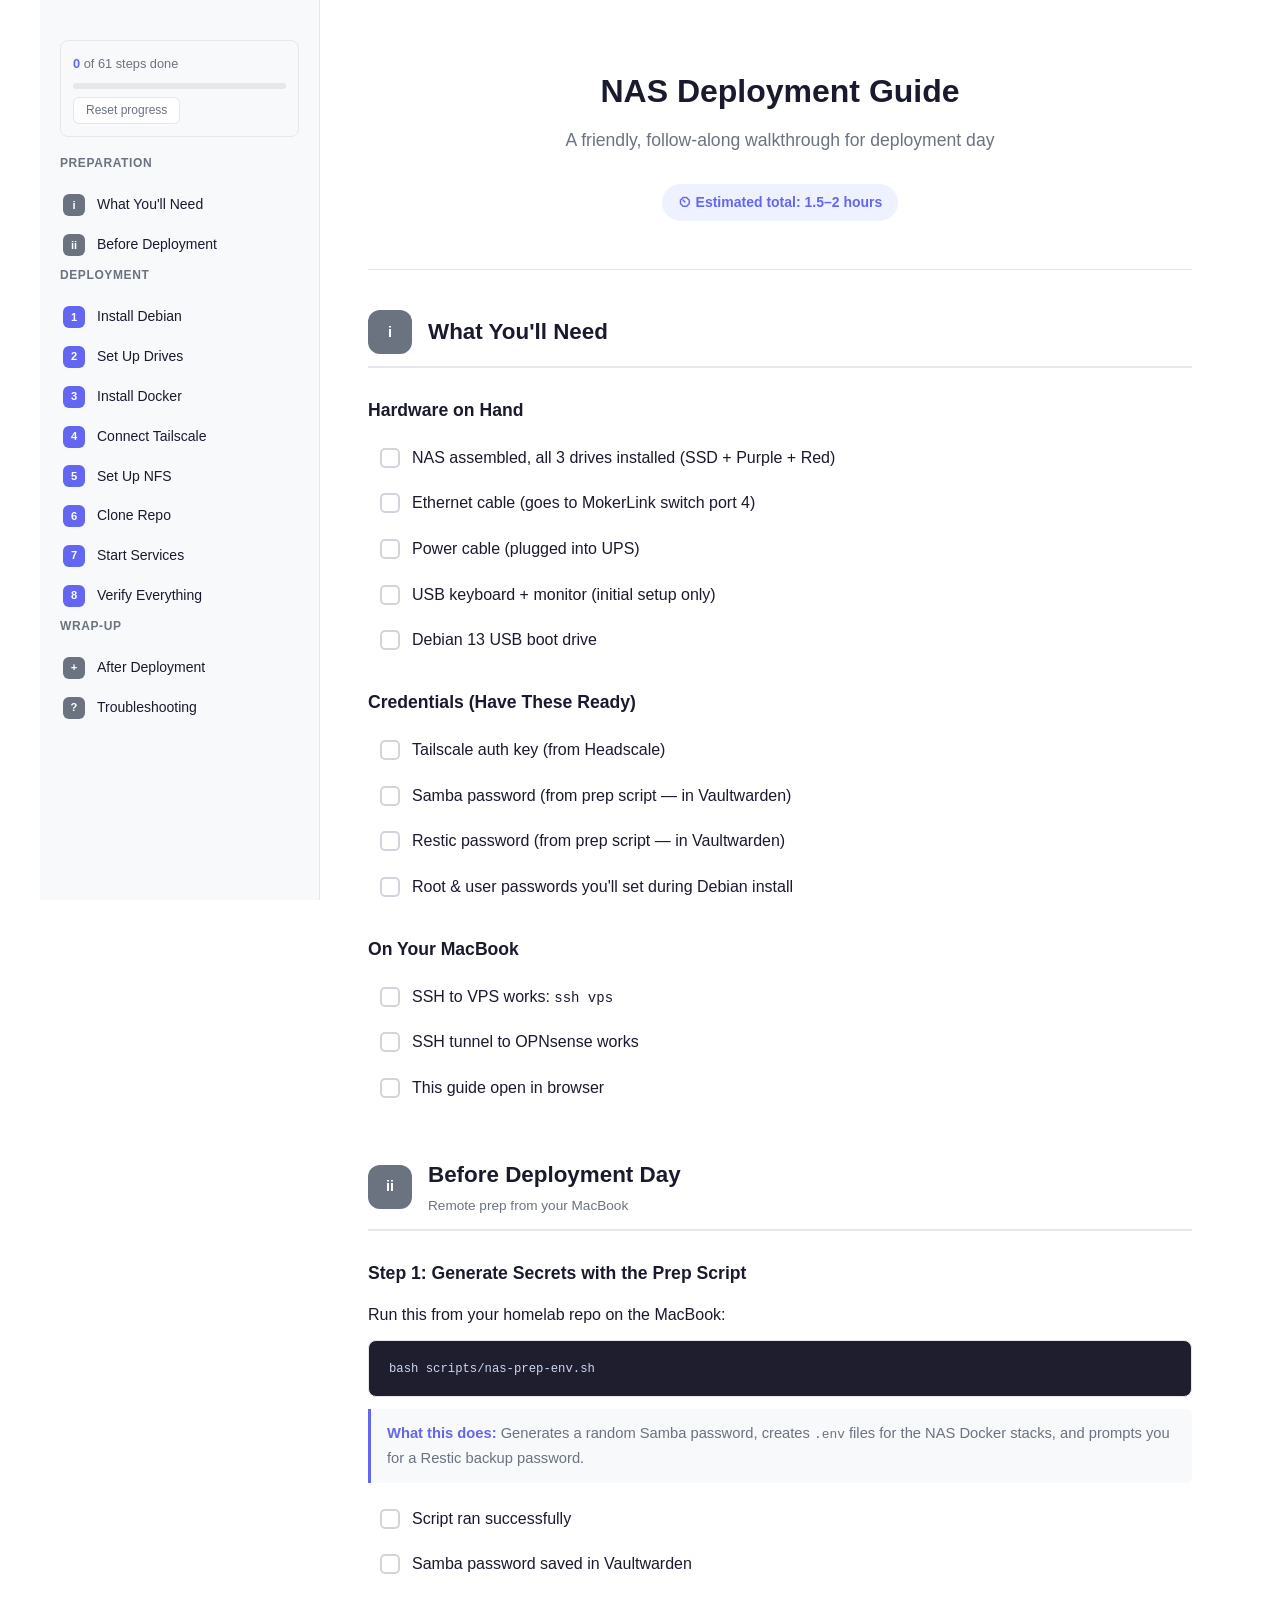
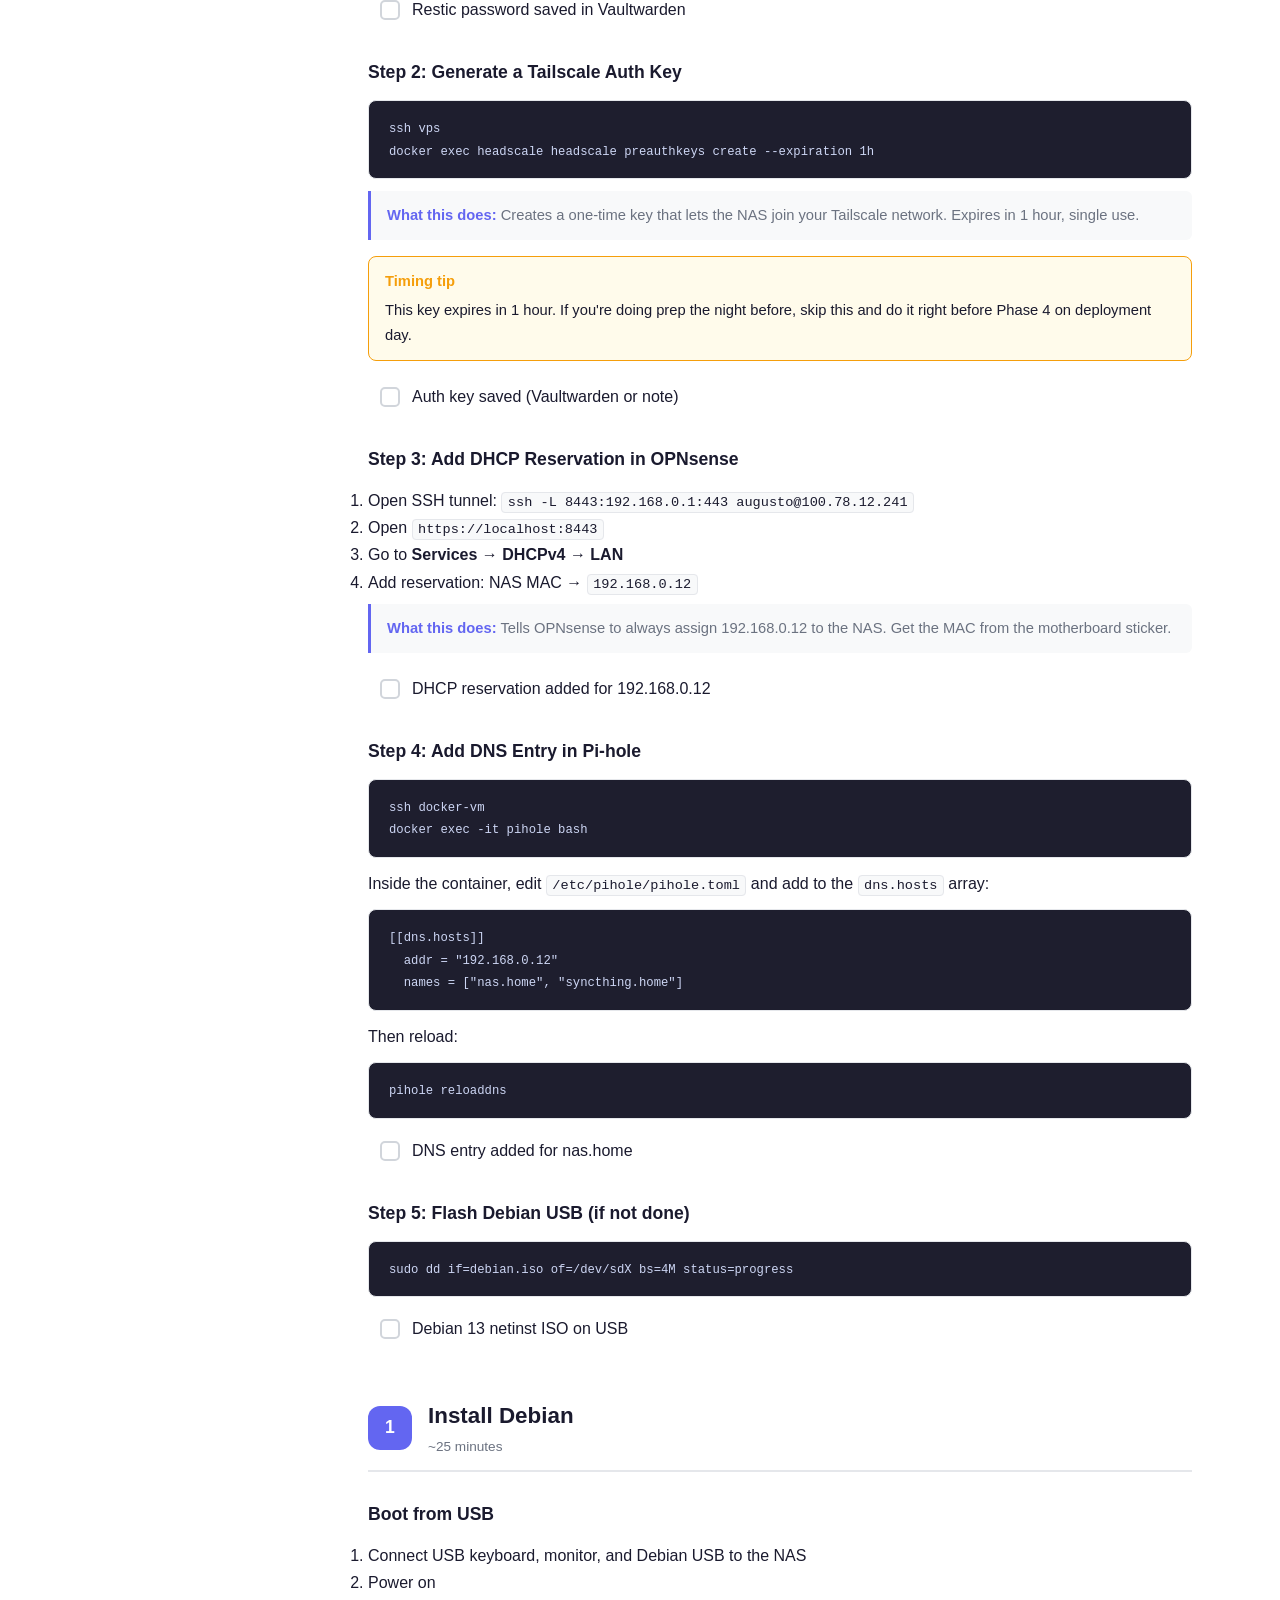
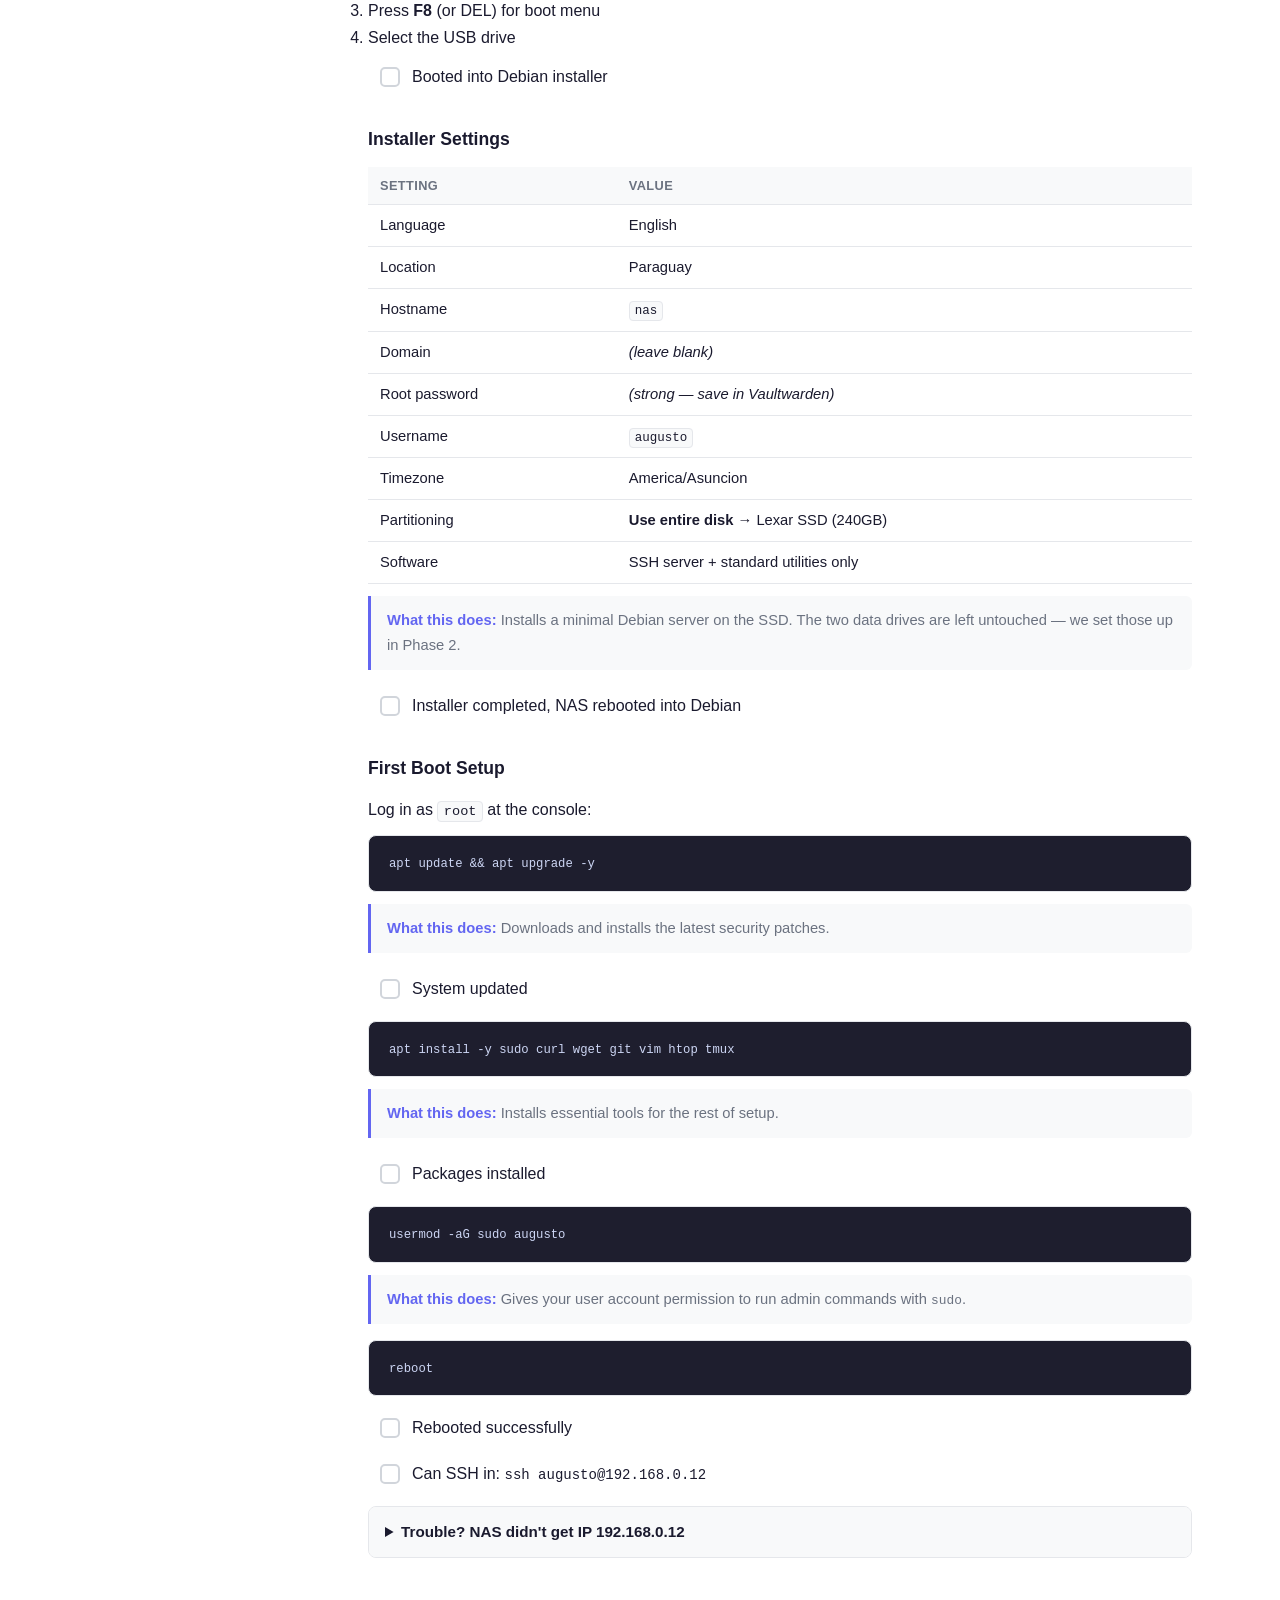
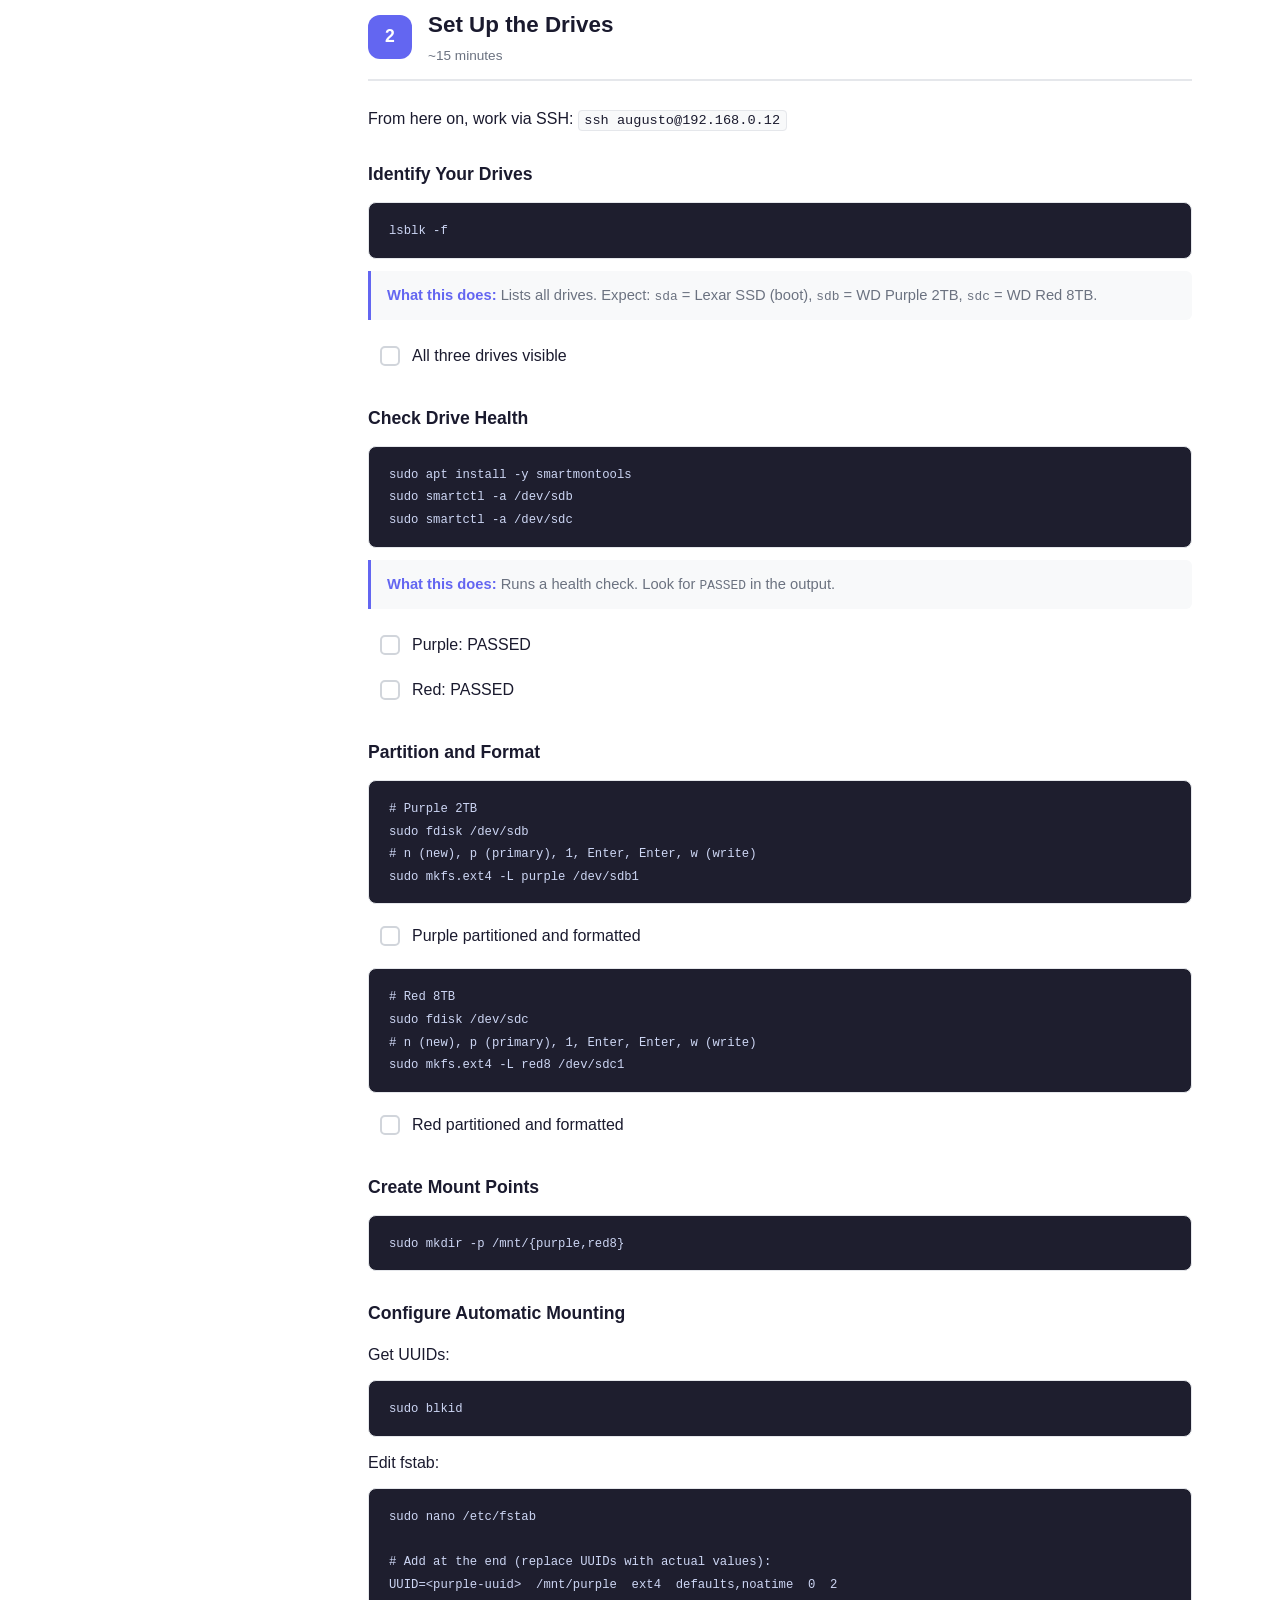
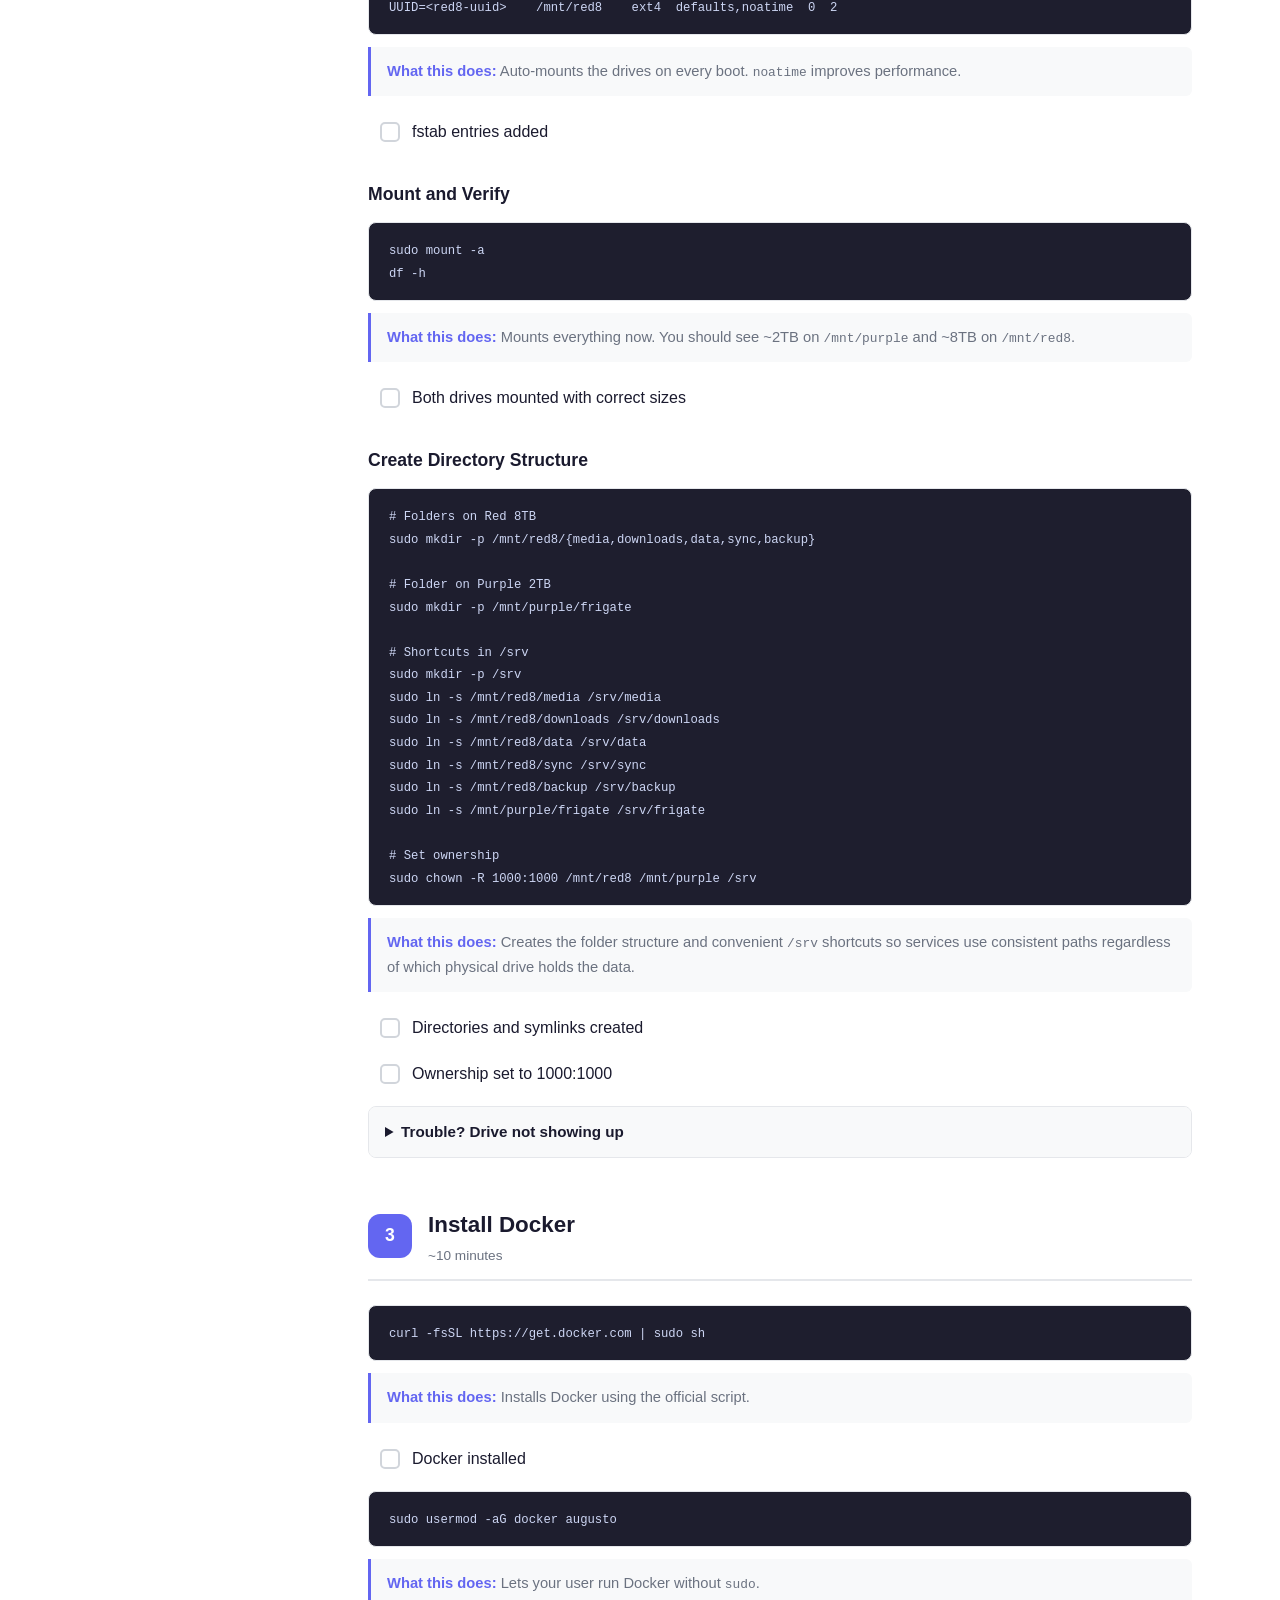
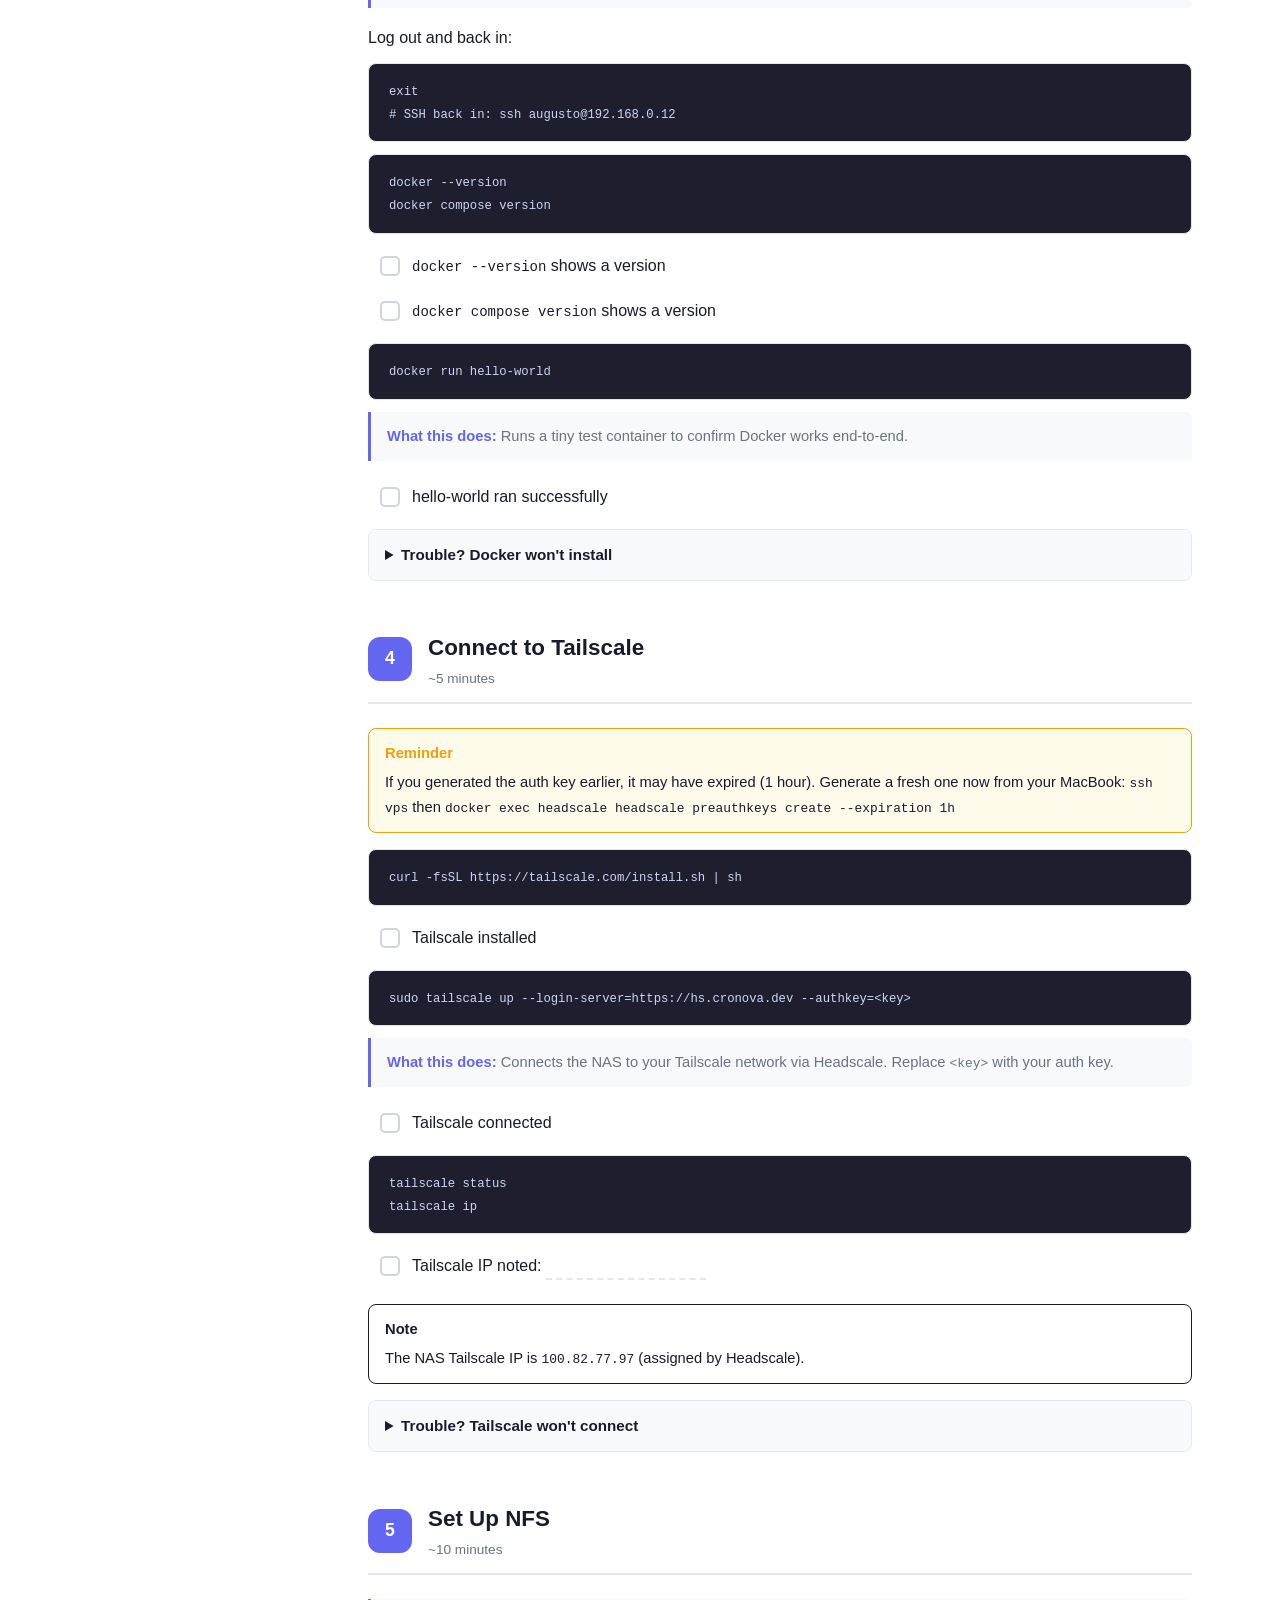
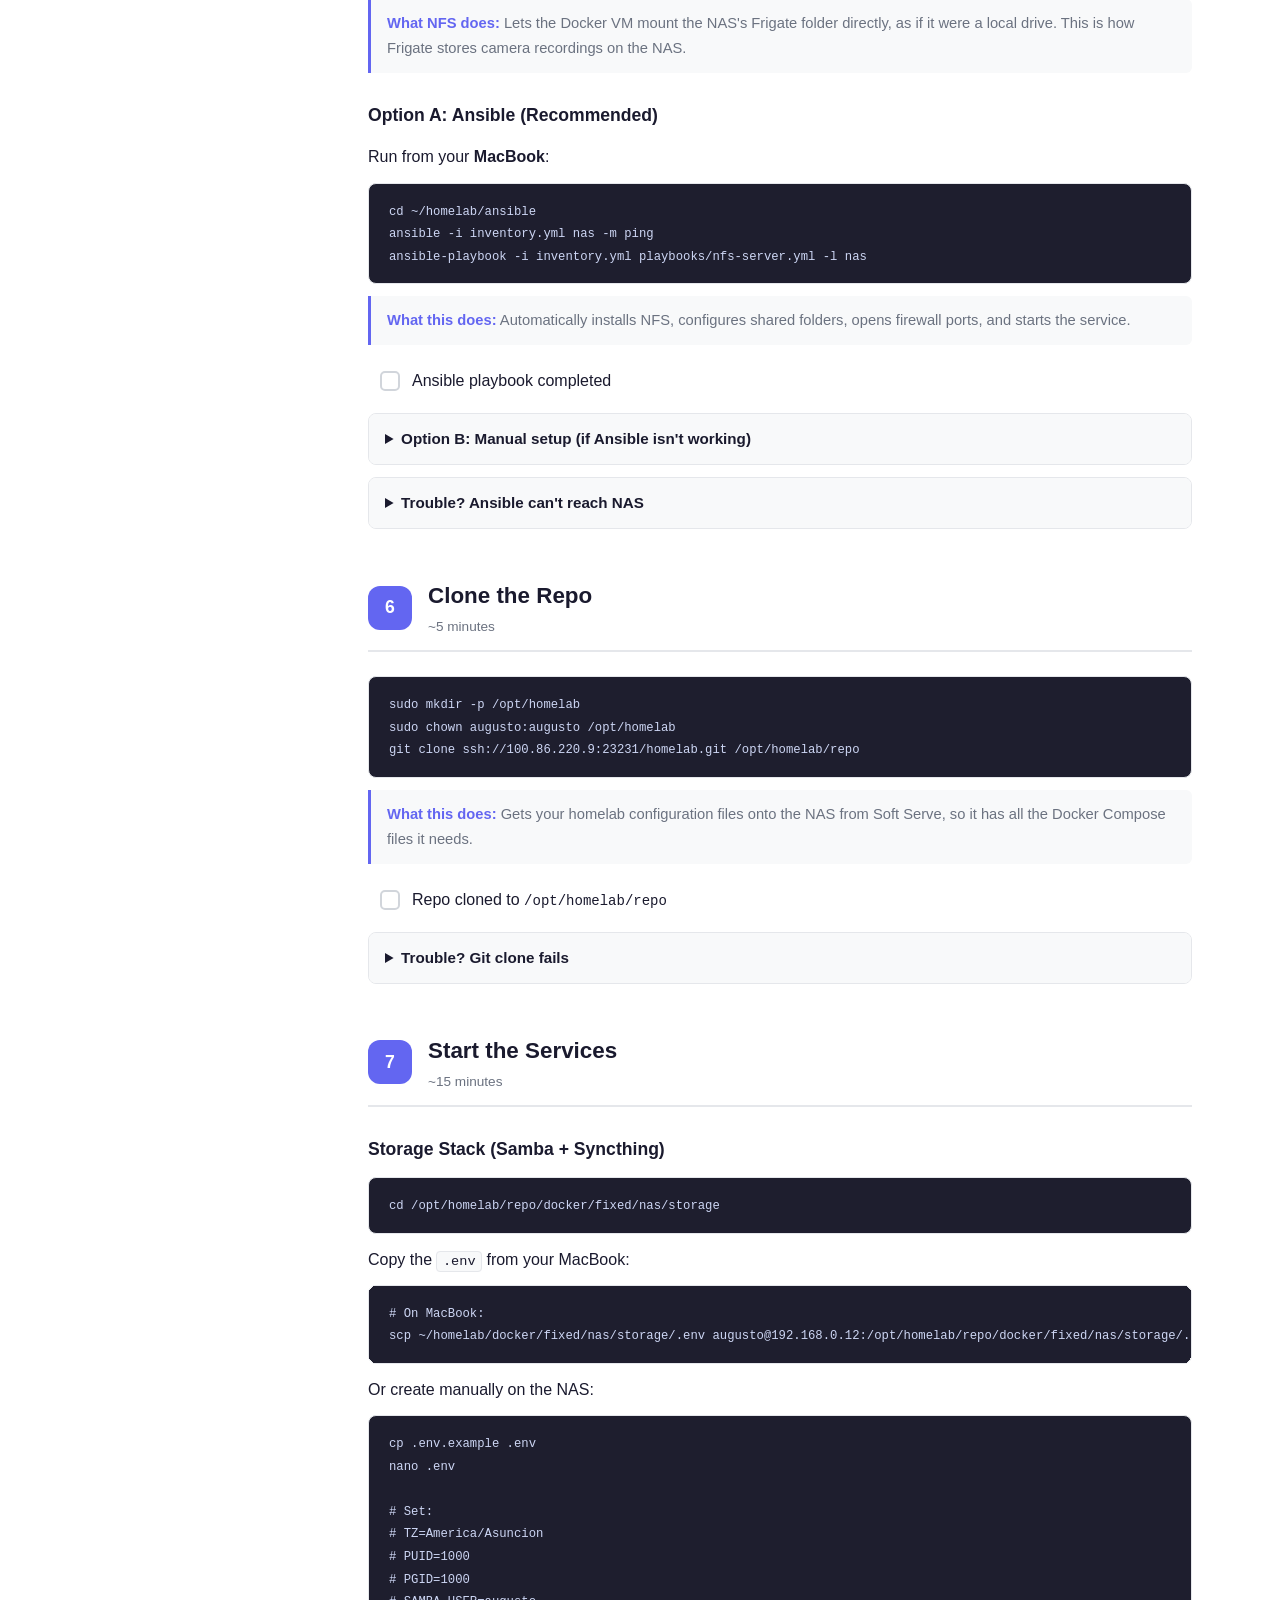
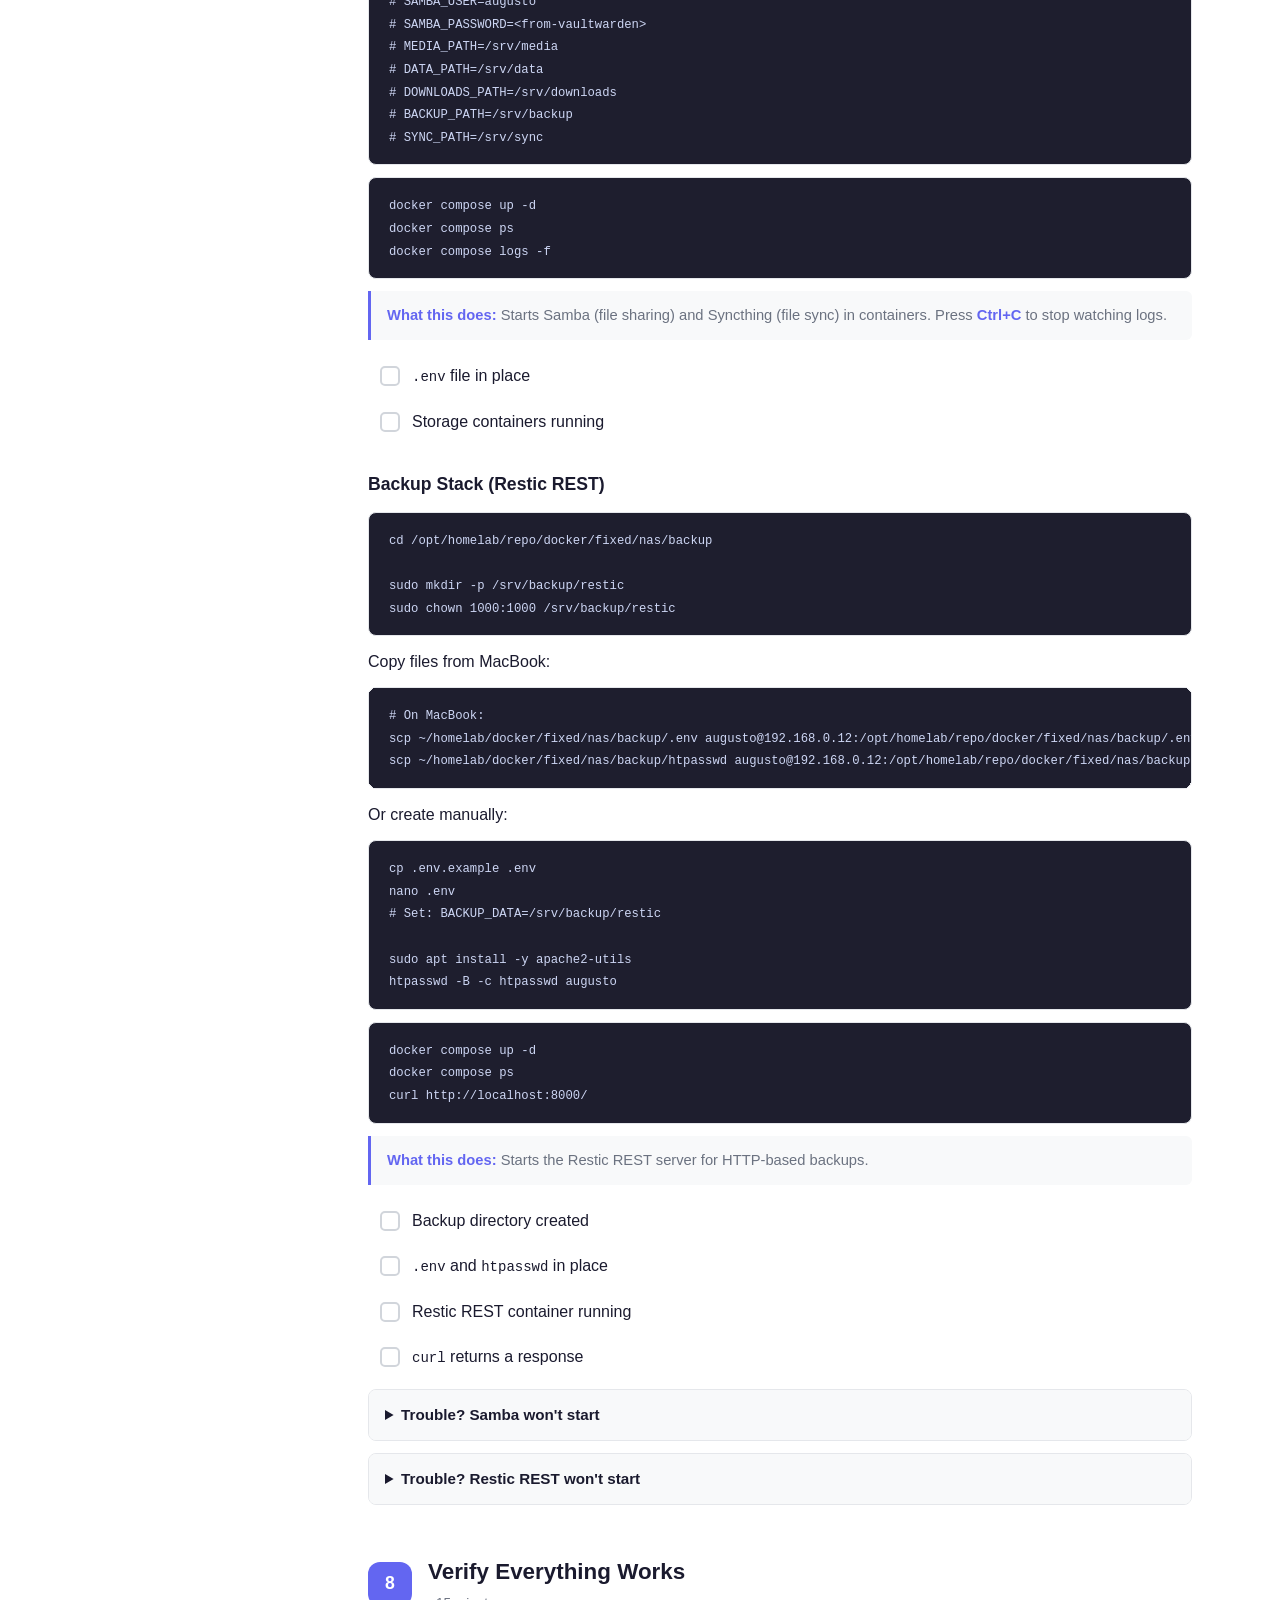
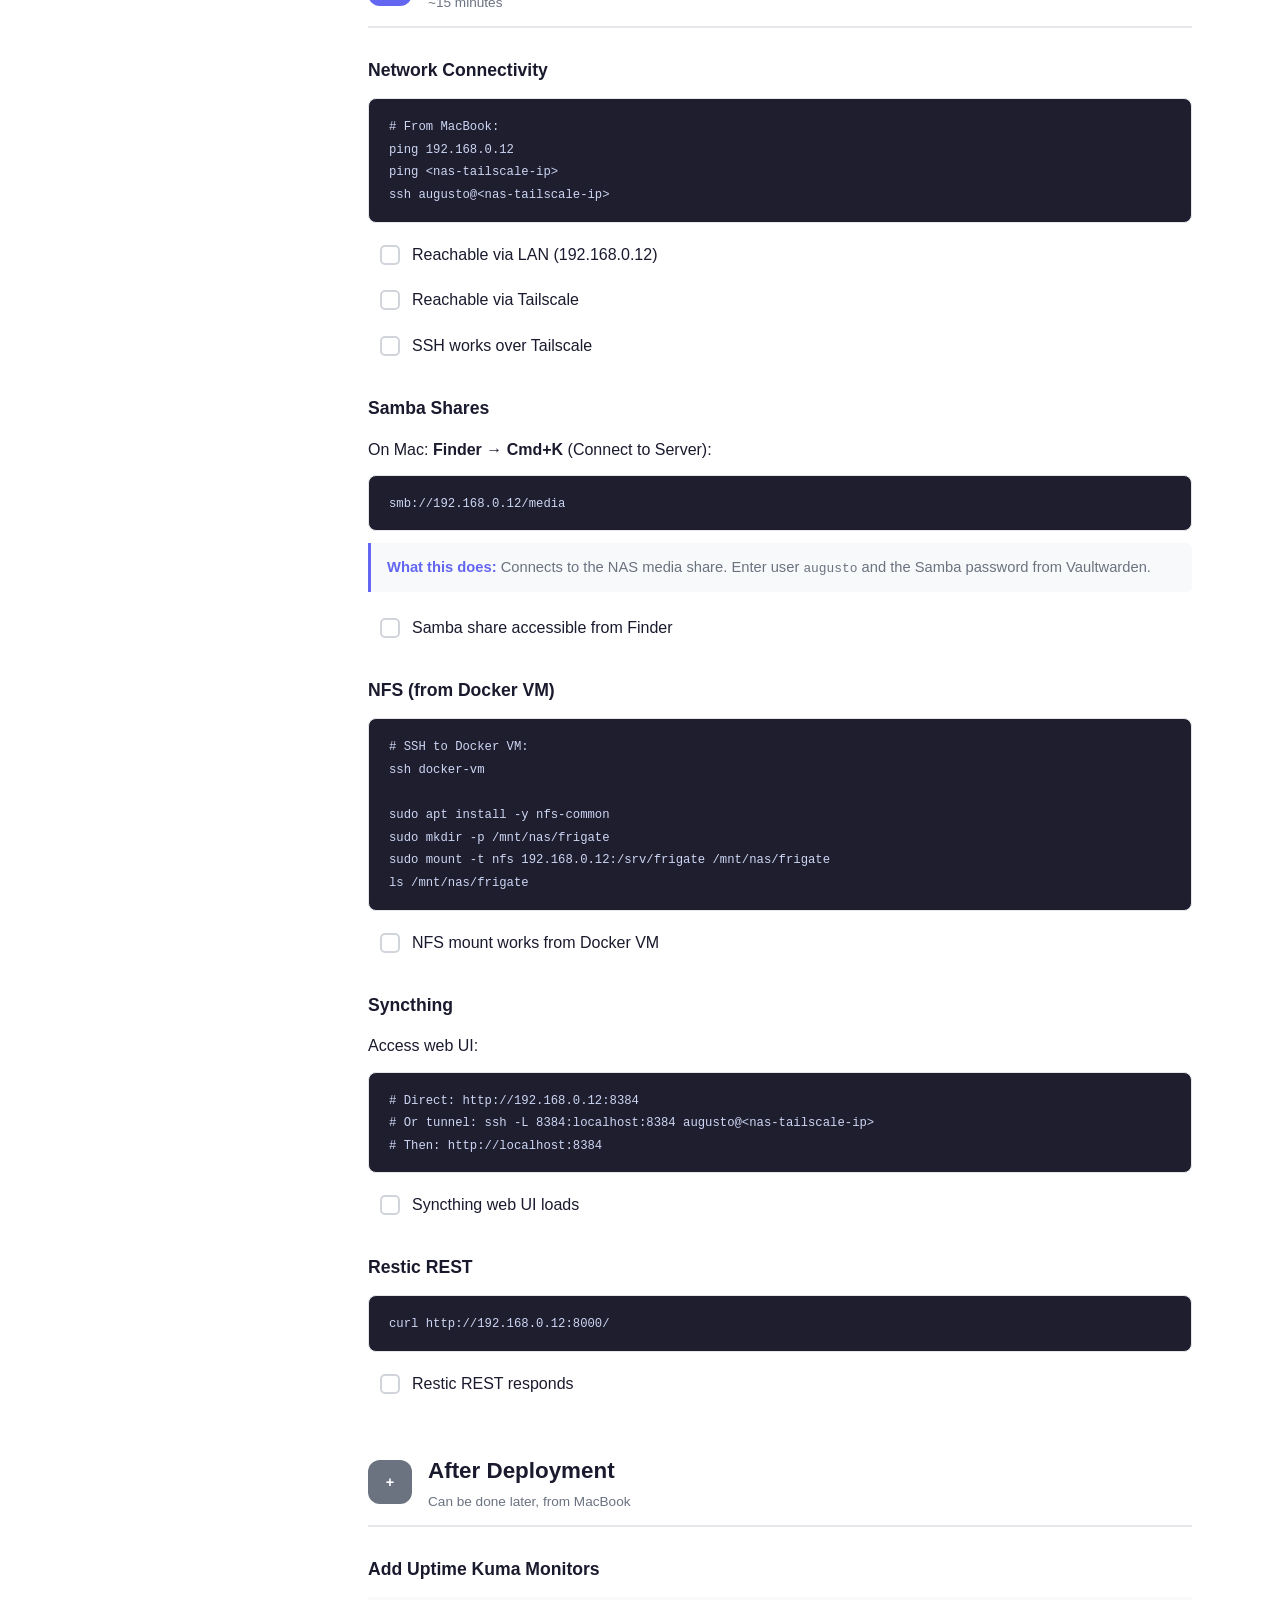
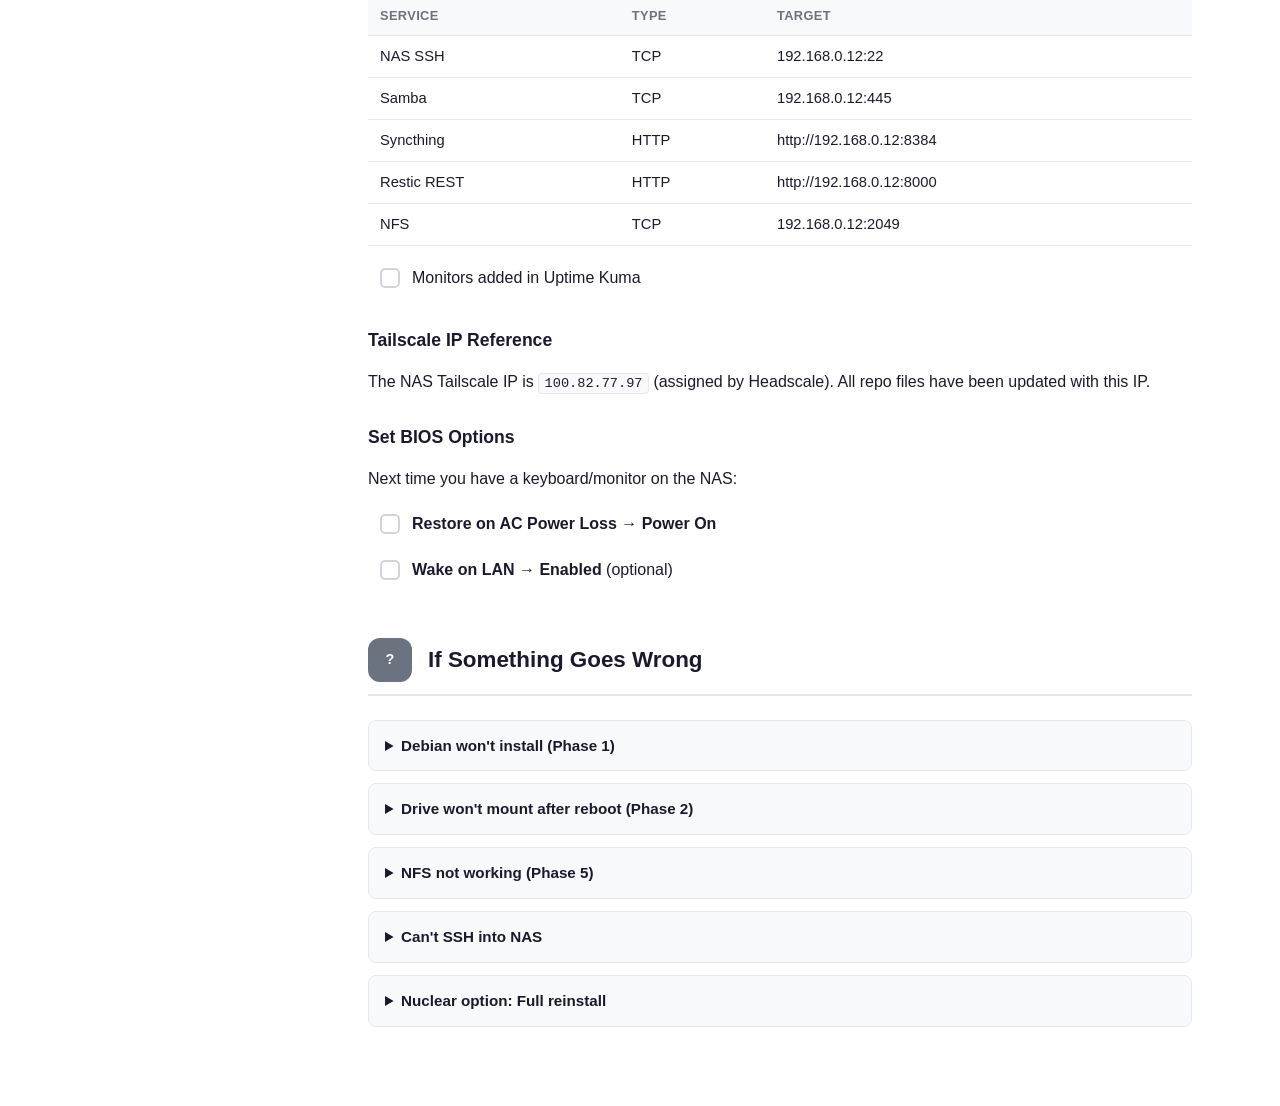
==== commit a97e993f: "fix: deploy Frigate NVR and update NAS Tailscale IP across repo - Replace placeholder NAS Tailscale " ====
--- a/docs/nas-guide.html
+++ b/docs/nas-guide.html
@@ -908,12 +908,7 @@
 tailscale ip</code></pre>
       <div class="step"><input type="checkbox" id="c-4c"><label for="c-4c">Tailscale IP noted: <span class="write-in" id="ts-ip">&nbsp;</span></label></div>
 
-      <div class="callout callout-warning"><span class="callout-label">Important</span> Headscale assigns a <strong>random</strong> IP &mdash; the NAS will NOT get <code>100.64.0.12</code>. Write down the actual IP. After deployment, update:
-        <code>ansible/inventory.yml</code>,
-        <code>docs/network-topology.md</code>,
-        <code>docs/nfs-setup.md</code>,
-        <code>~/.ssh/config</code>
-      </div>
+      <div class="callout callout-info"><span class="callout-label">Note</span> The NAS Tailscale IP is <code>100.82.77.97</code> (assigned by Headscale).</div>
 
       <details>
         <summary>Trouble? Tailscale won't connect</summary>
@@ -1153,16 +1148,8 @@
       </table>
       <div class="step"><input type="checkbox" id="c-a1"><label for="c-a1">Monitors added in Uptime Kuma</label></div>
 
-      <h3>Update Files with Actual Tailscale IP</h3>
-      <p>Replace placeholder <code>100.64.0.12</code> with the real IP in:</p>
-      <ul style="margin: 0.5rem 0 0.5rem 1.5rem;">
-        <li><code>ansible/inventory.yml</code></li>
-        <li><code>docker/vps/networking/headscale/config/config.yaml.example</code></li>
-        <li><code>docs/network-topology.md</code></li>
-        <li><code>docs/nfs-setup.md</code></li>
-        <li><code>~/.ssh/config</code></li>
-      </ul>
-      <div class="step"><input type="checkbox" id="c-a2"><label for="c-a2">Tailscale IP updated in all files</label></div>
+      <h3>Tailscale IP Reference</h3>
+      <p>The NAS Tailscale IP is <code>100.82.77.97</code> (assigned by Headscale). All repo files have been updated with this IP.</p>
 
       <h3>Set BIOS Options</h3>
       <p>Next time you have a keyboard/monitor on the NAS:</p>
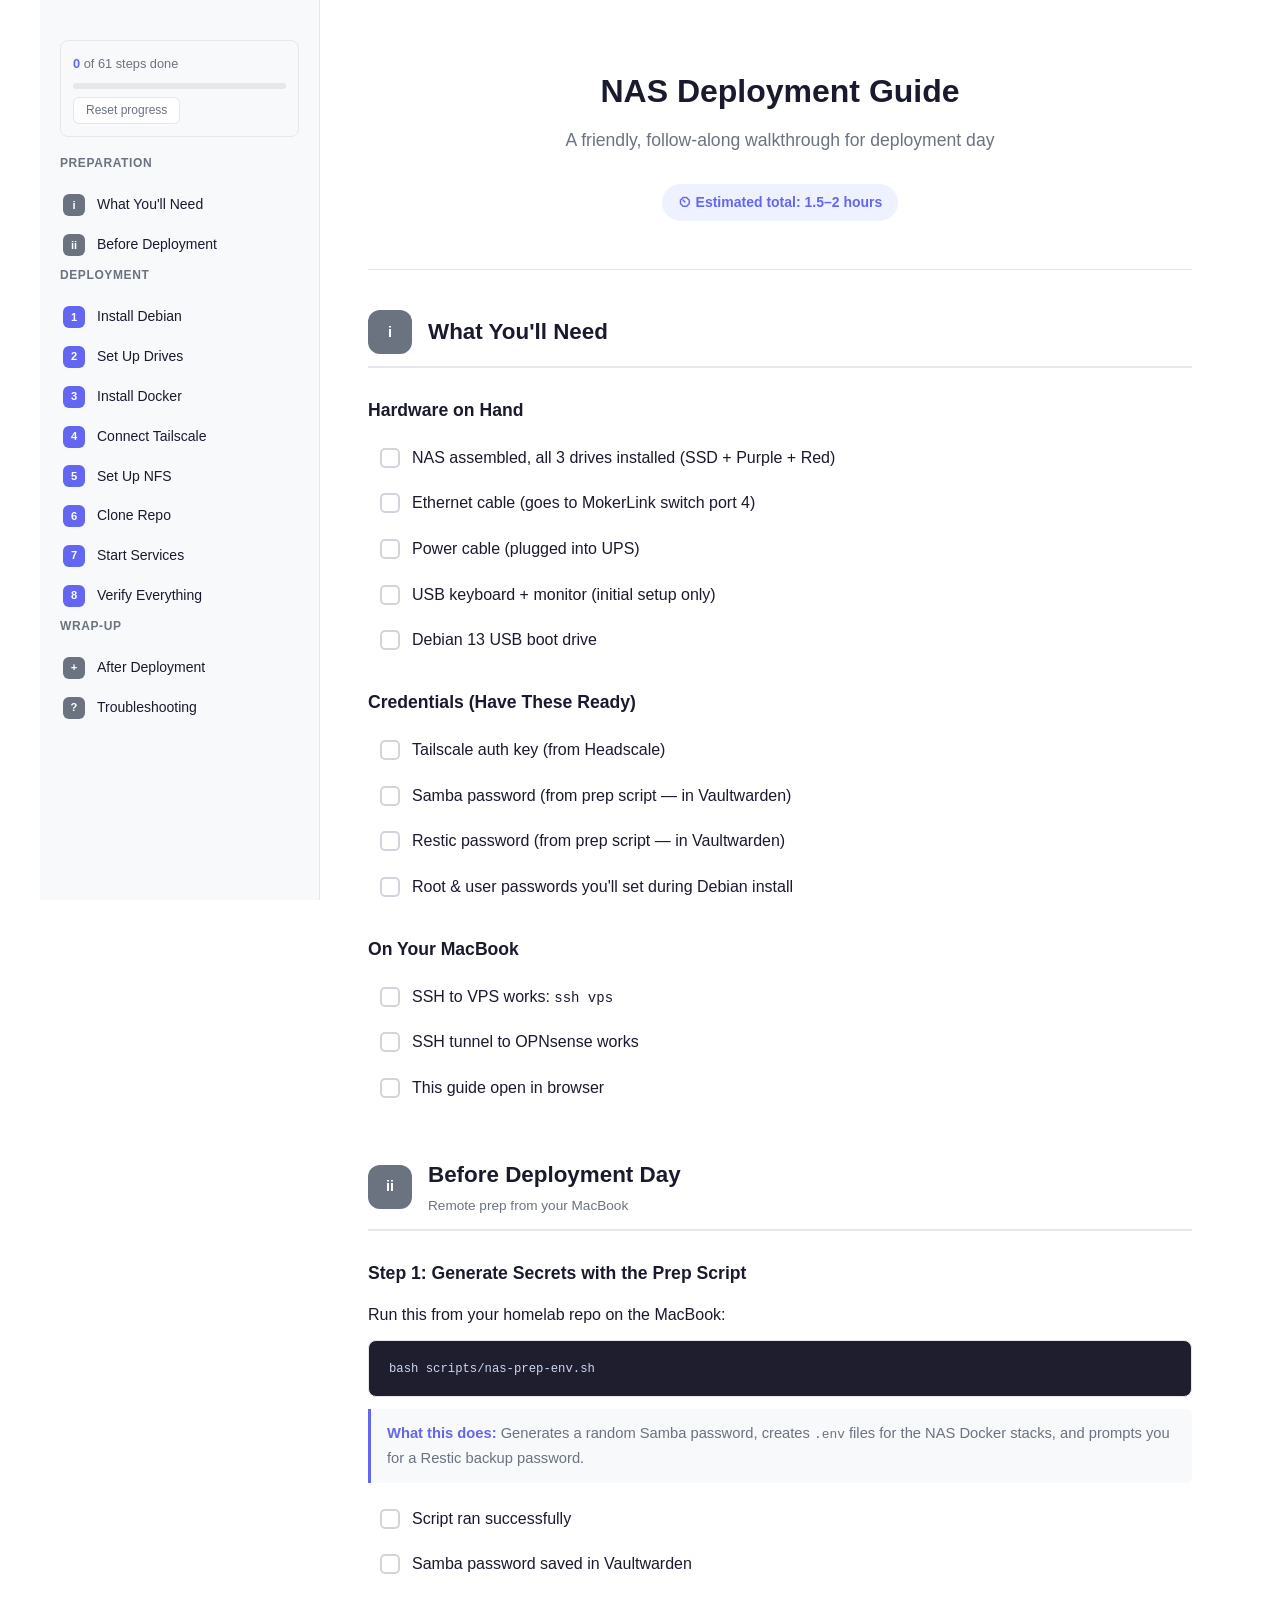
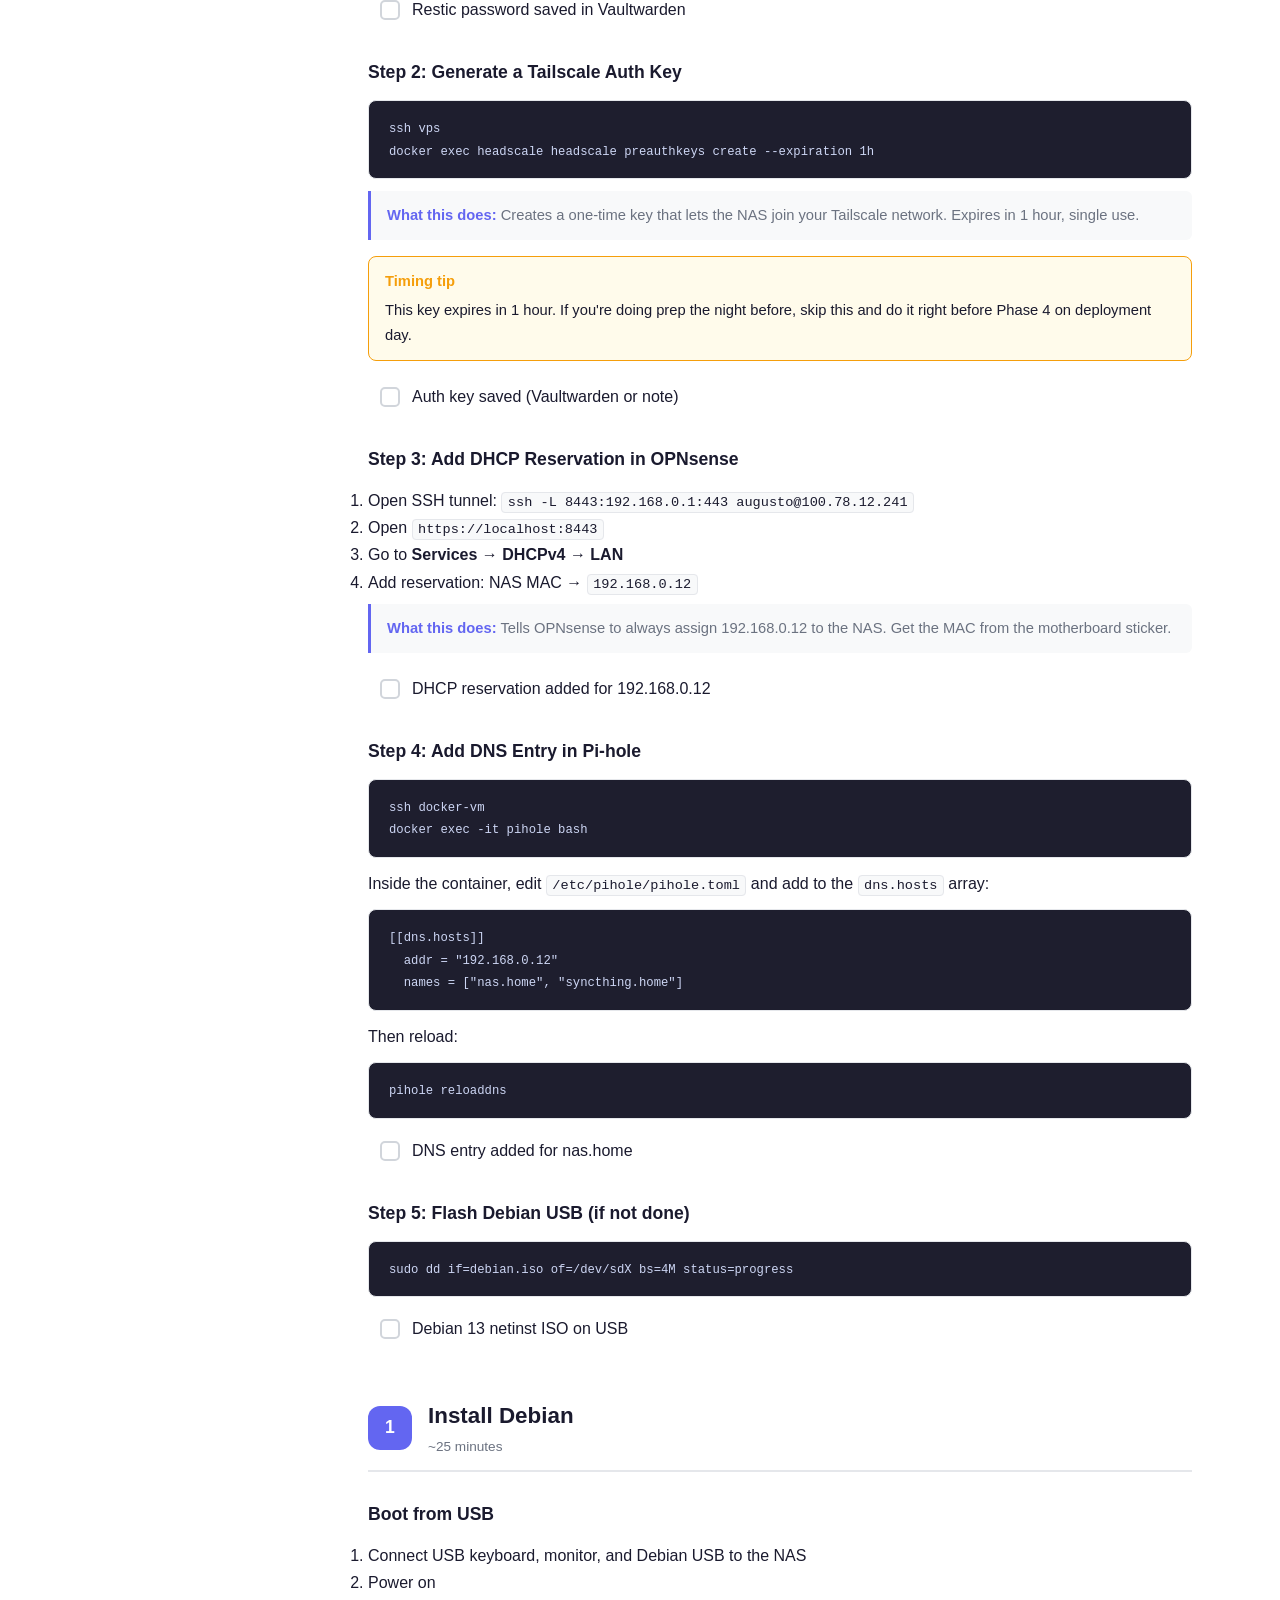
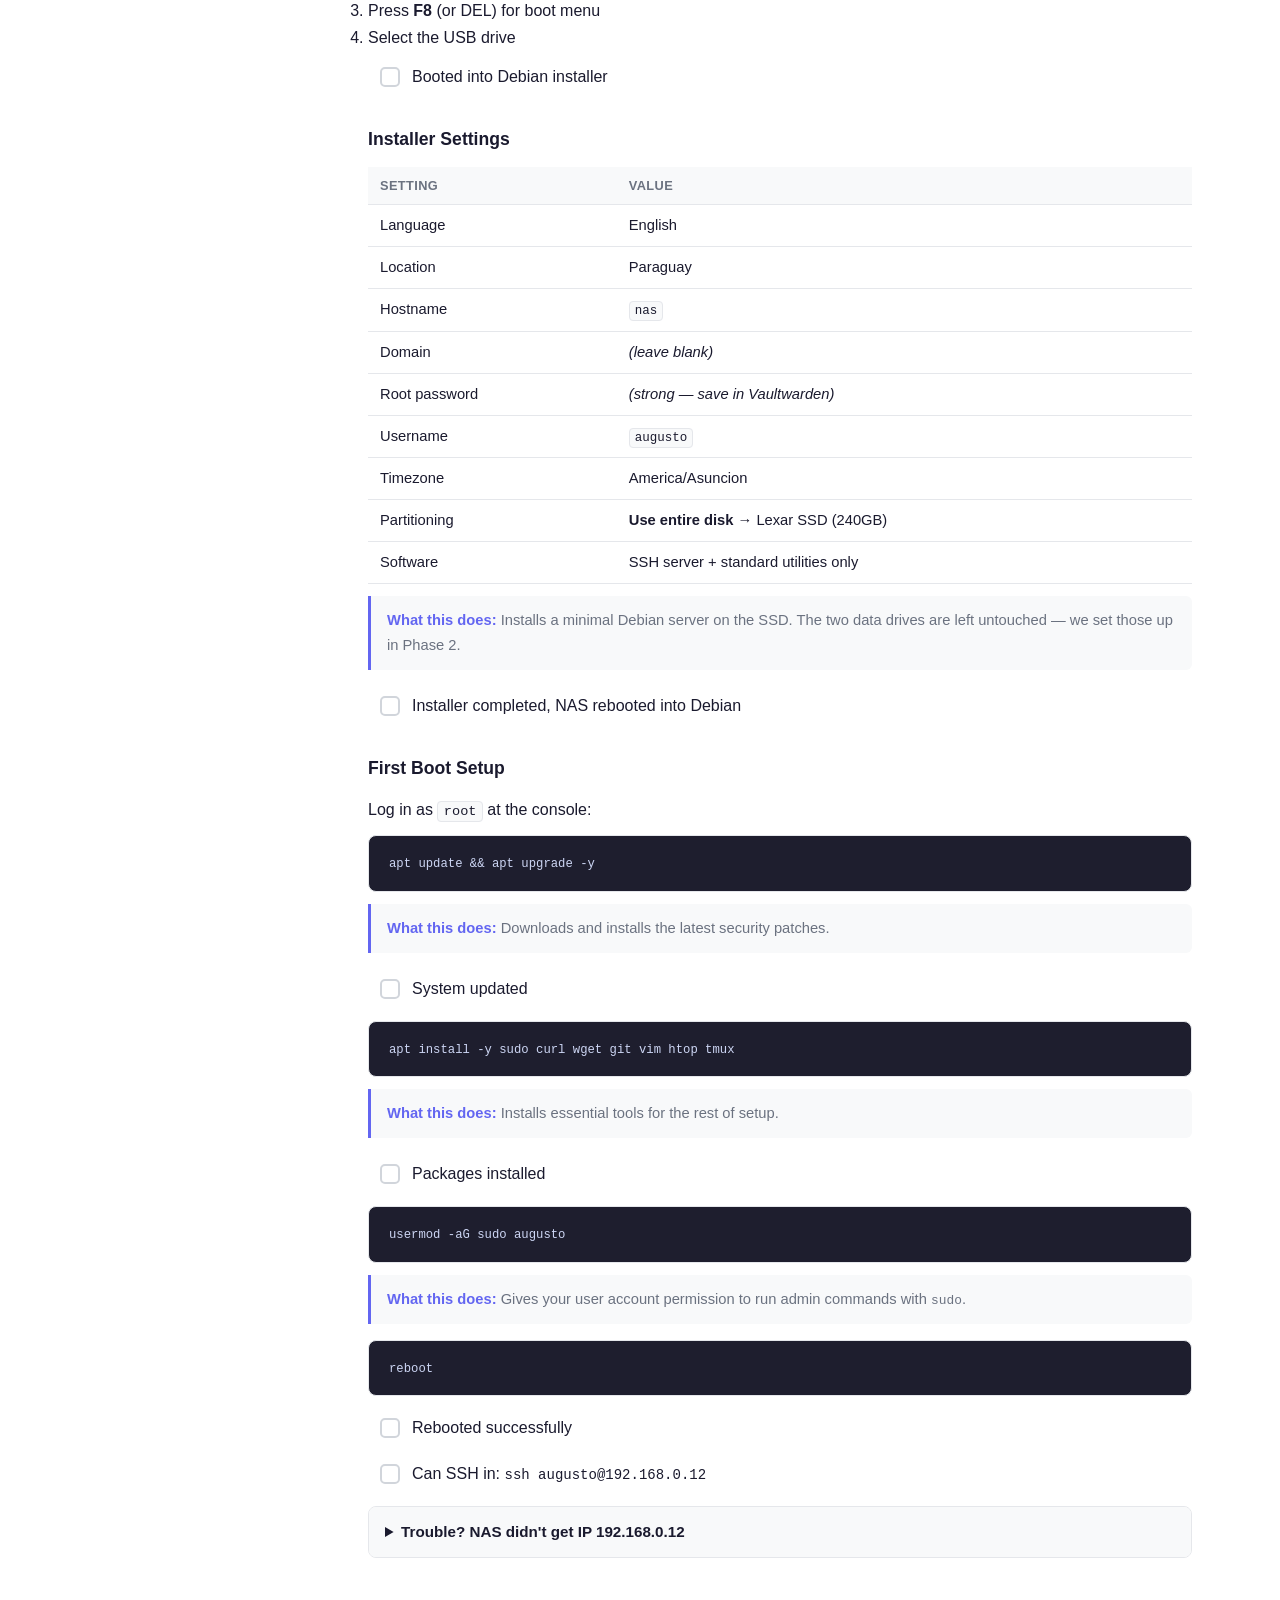
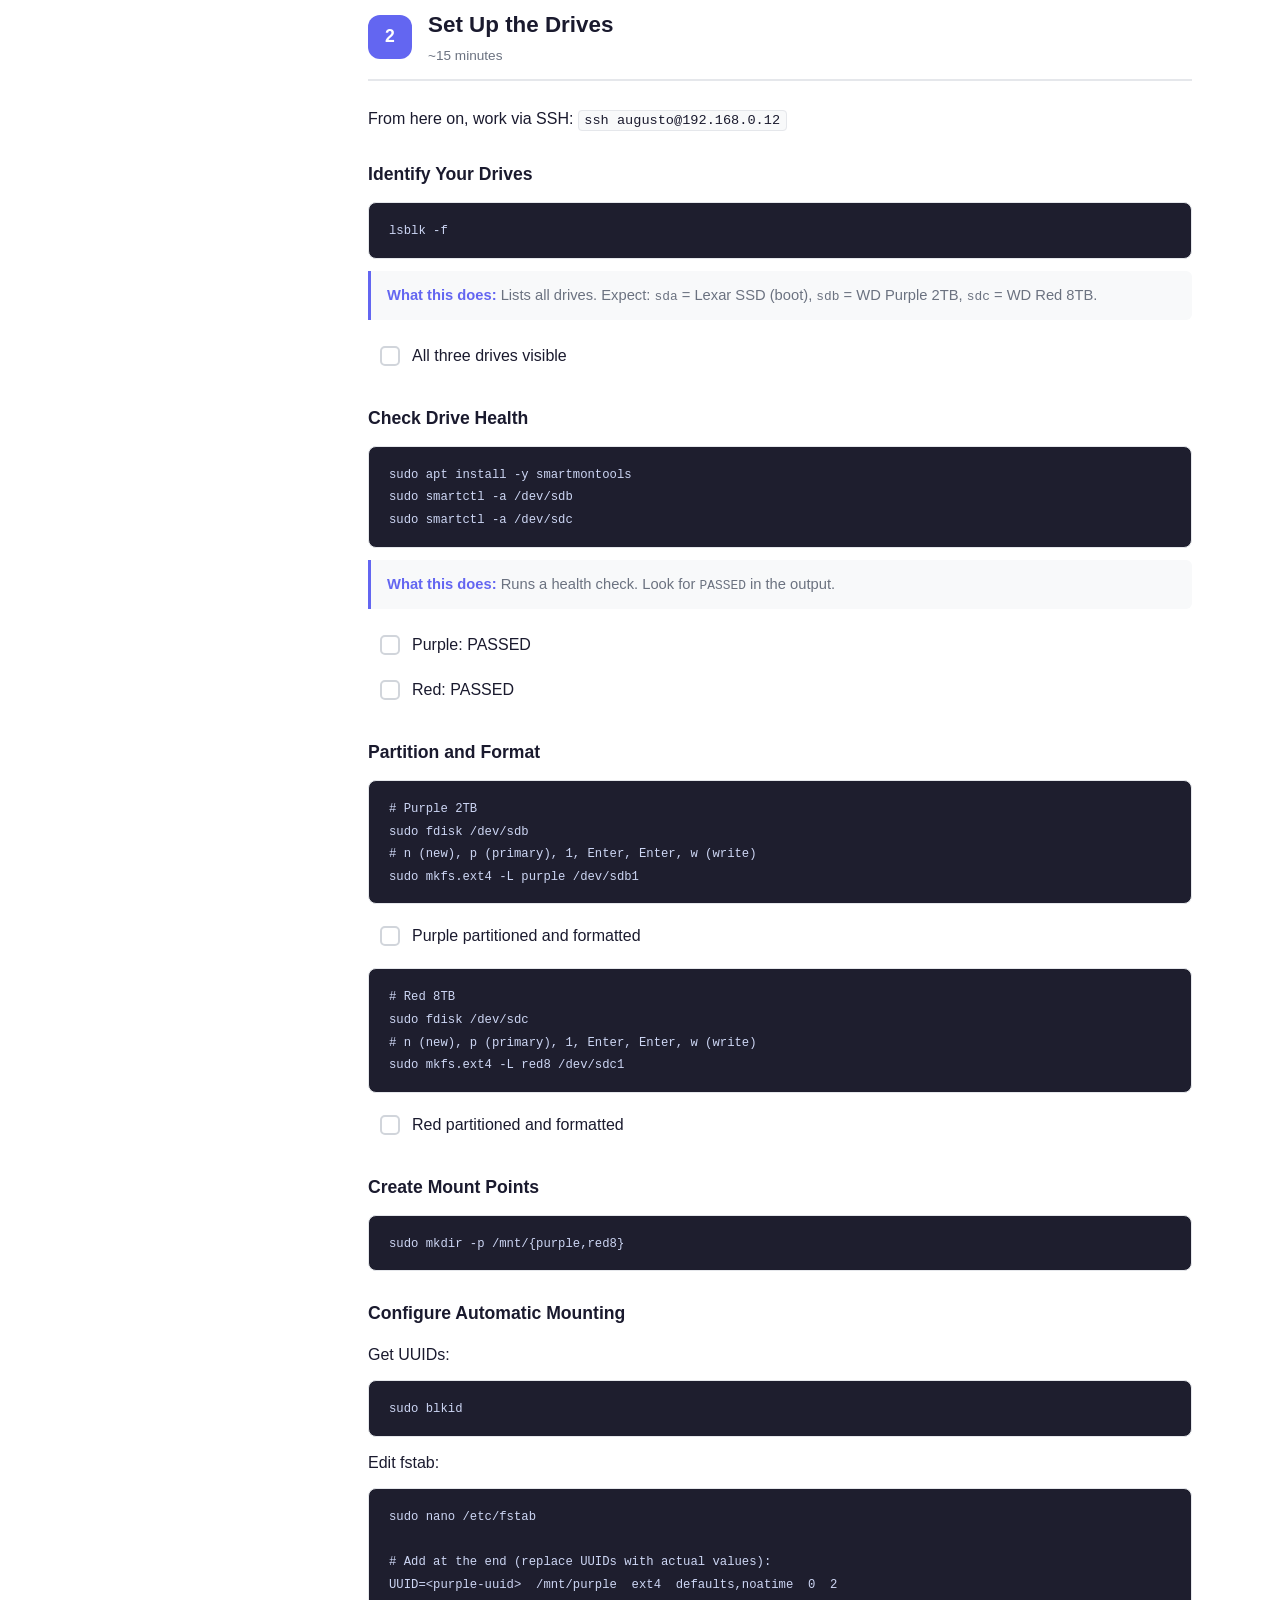
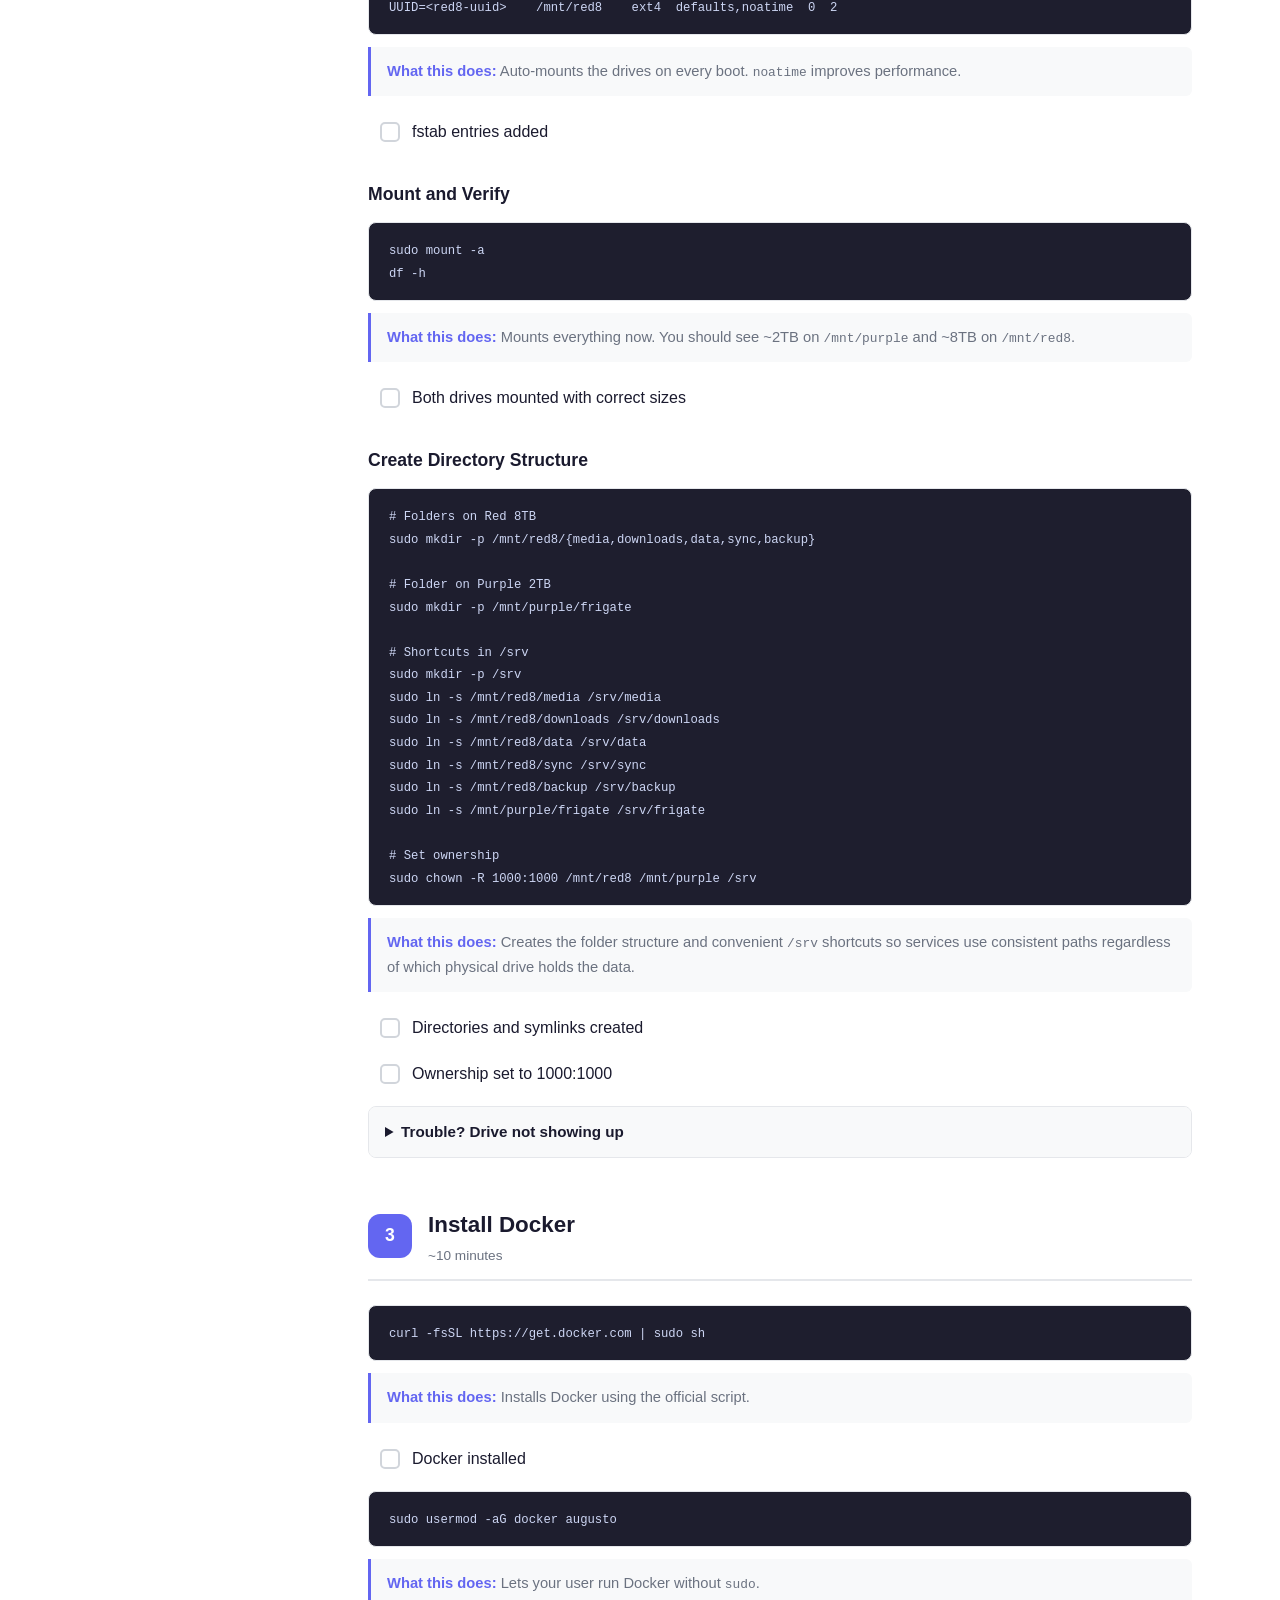
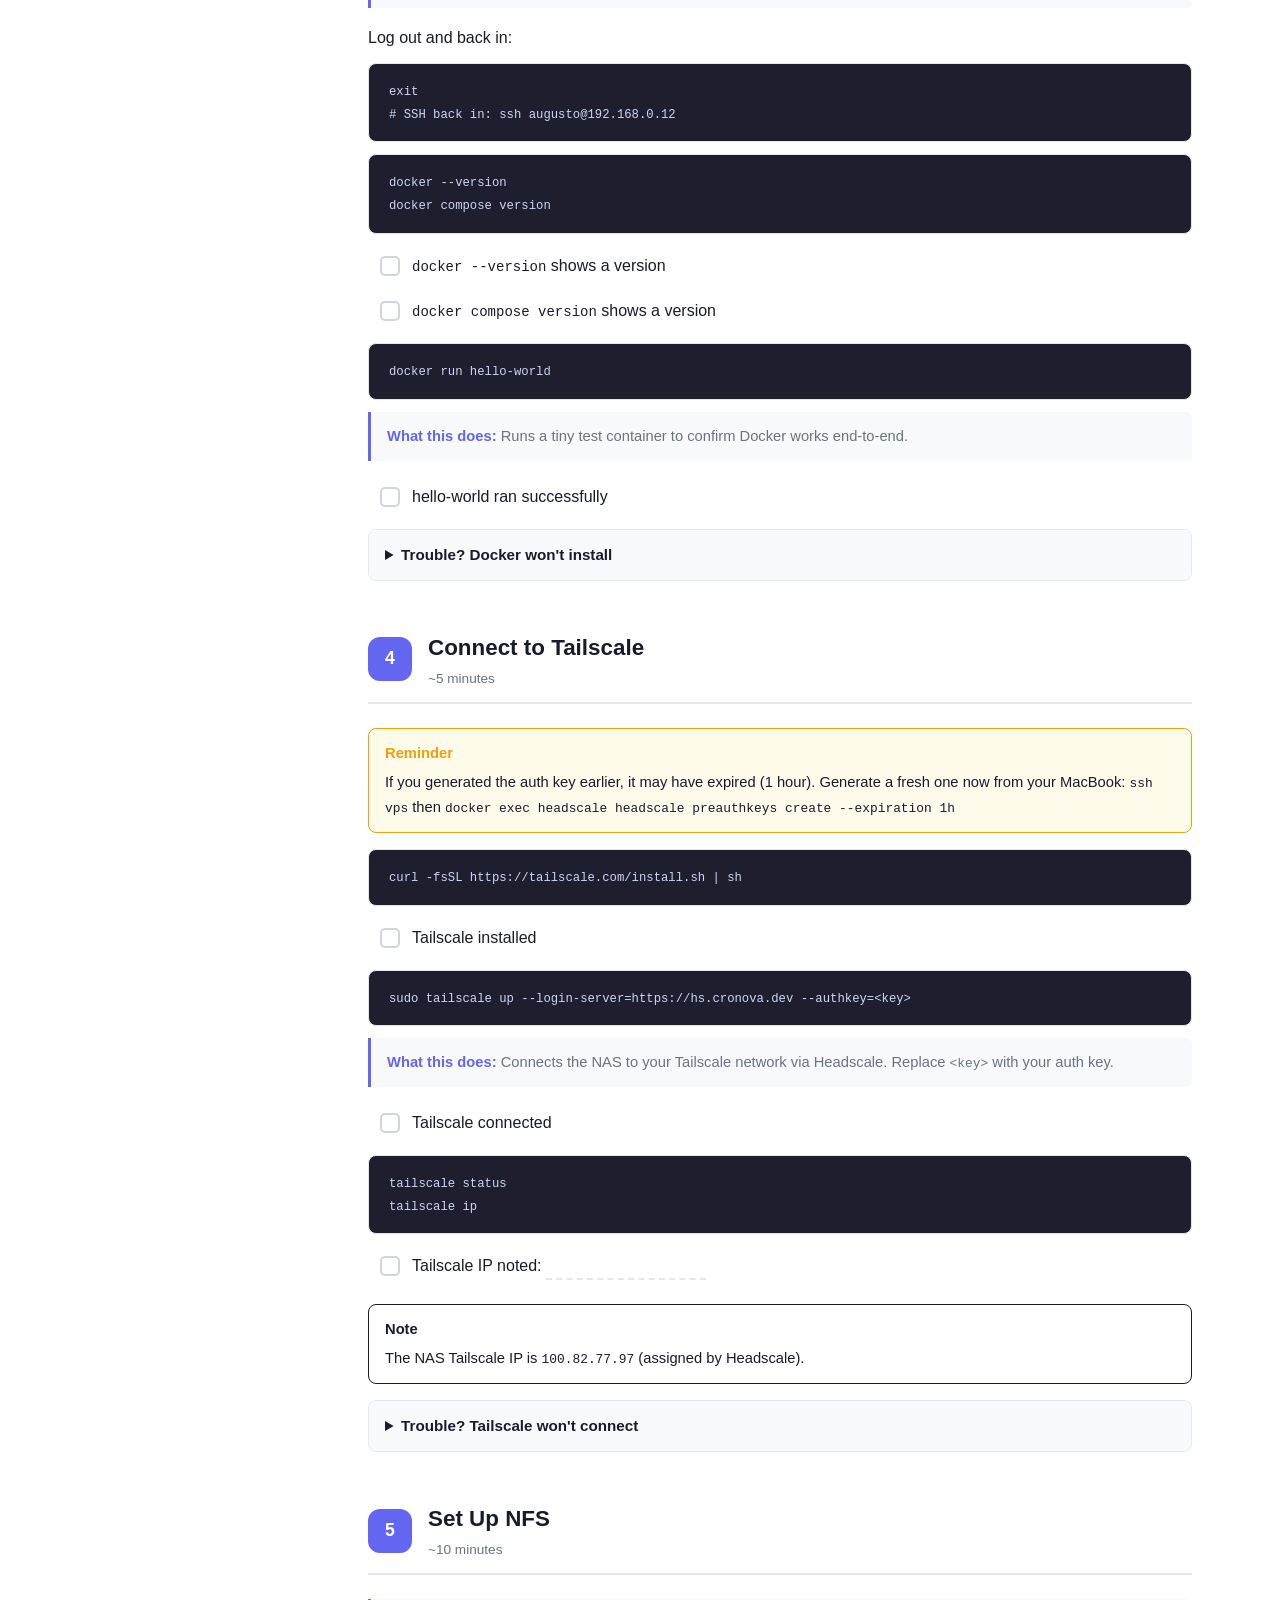
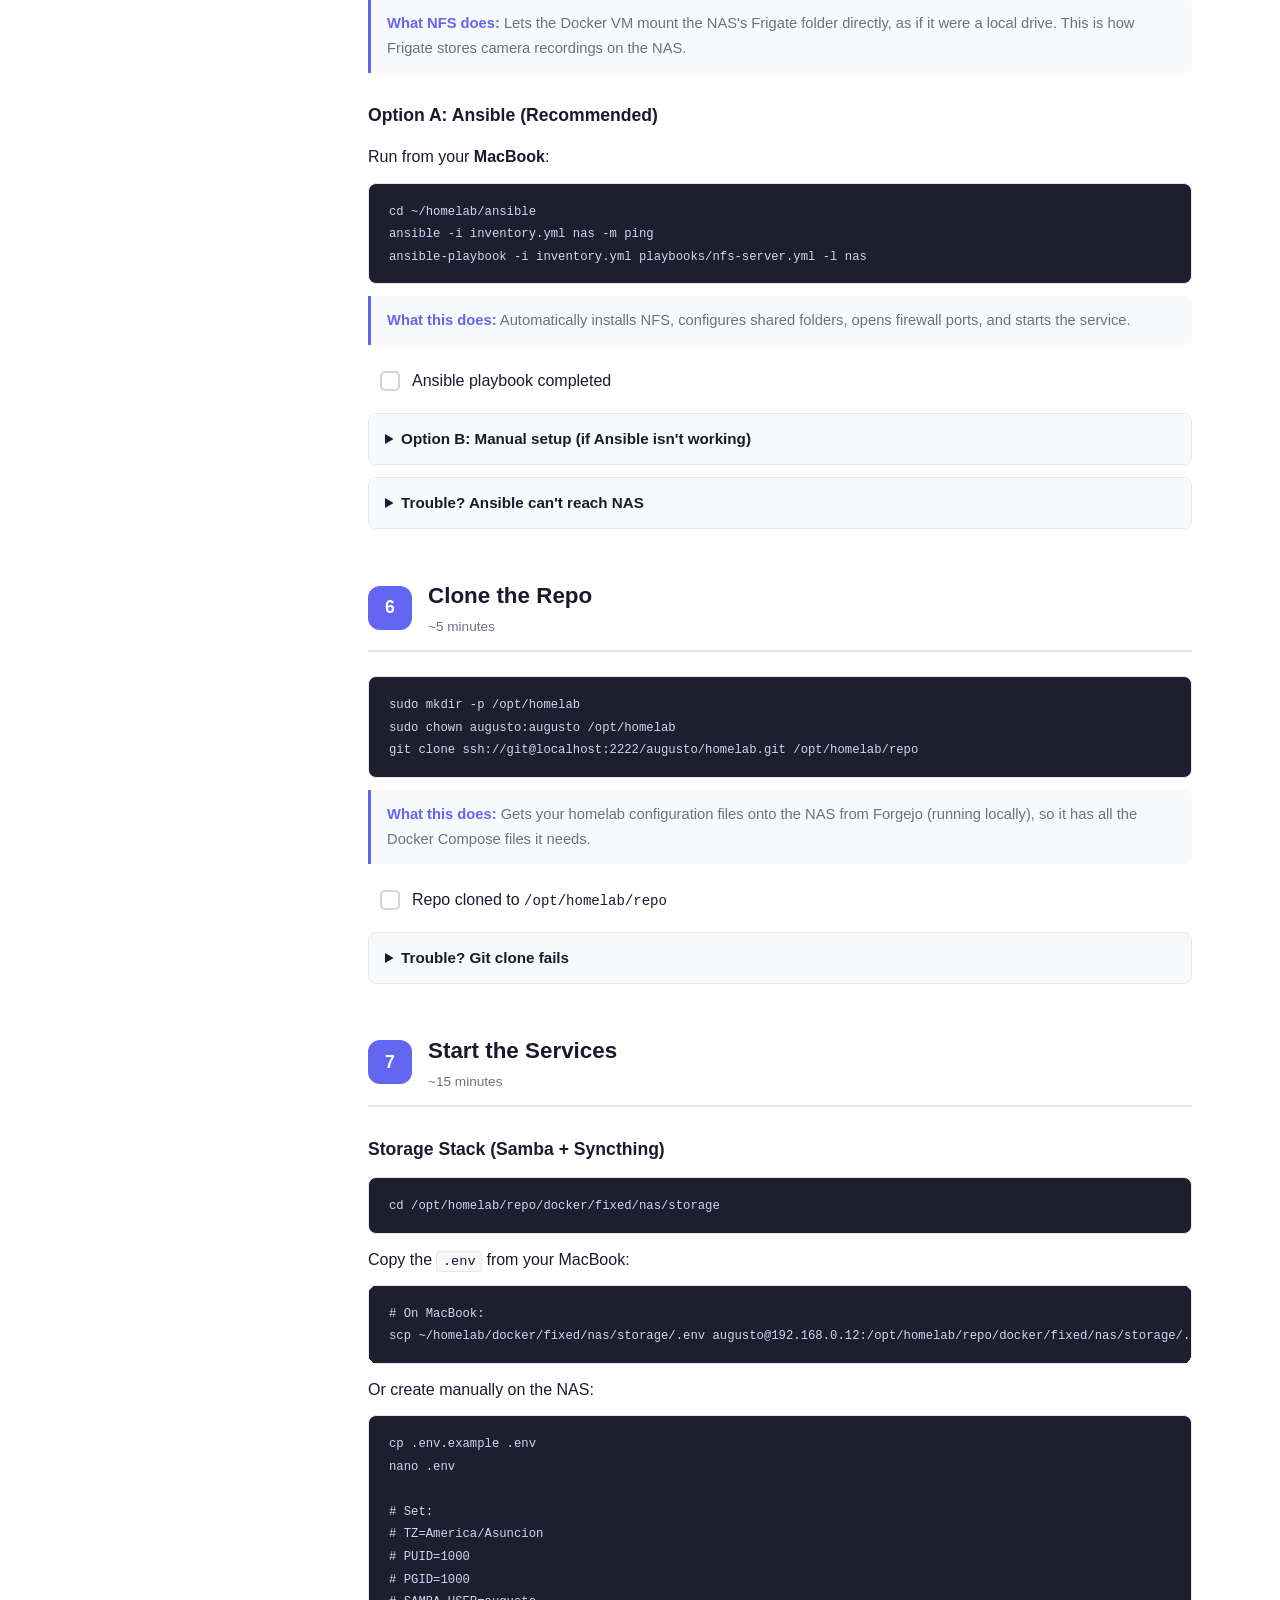
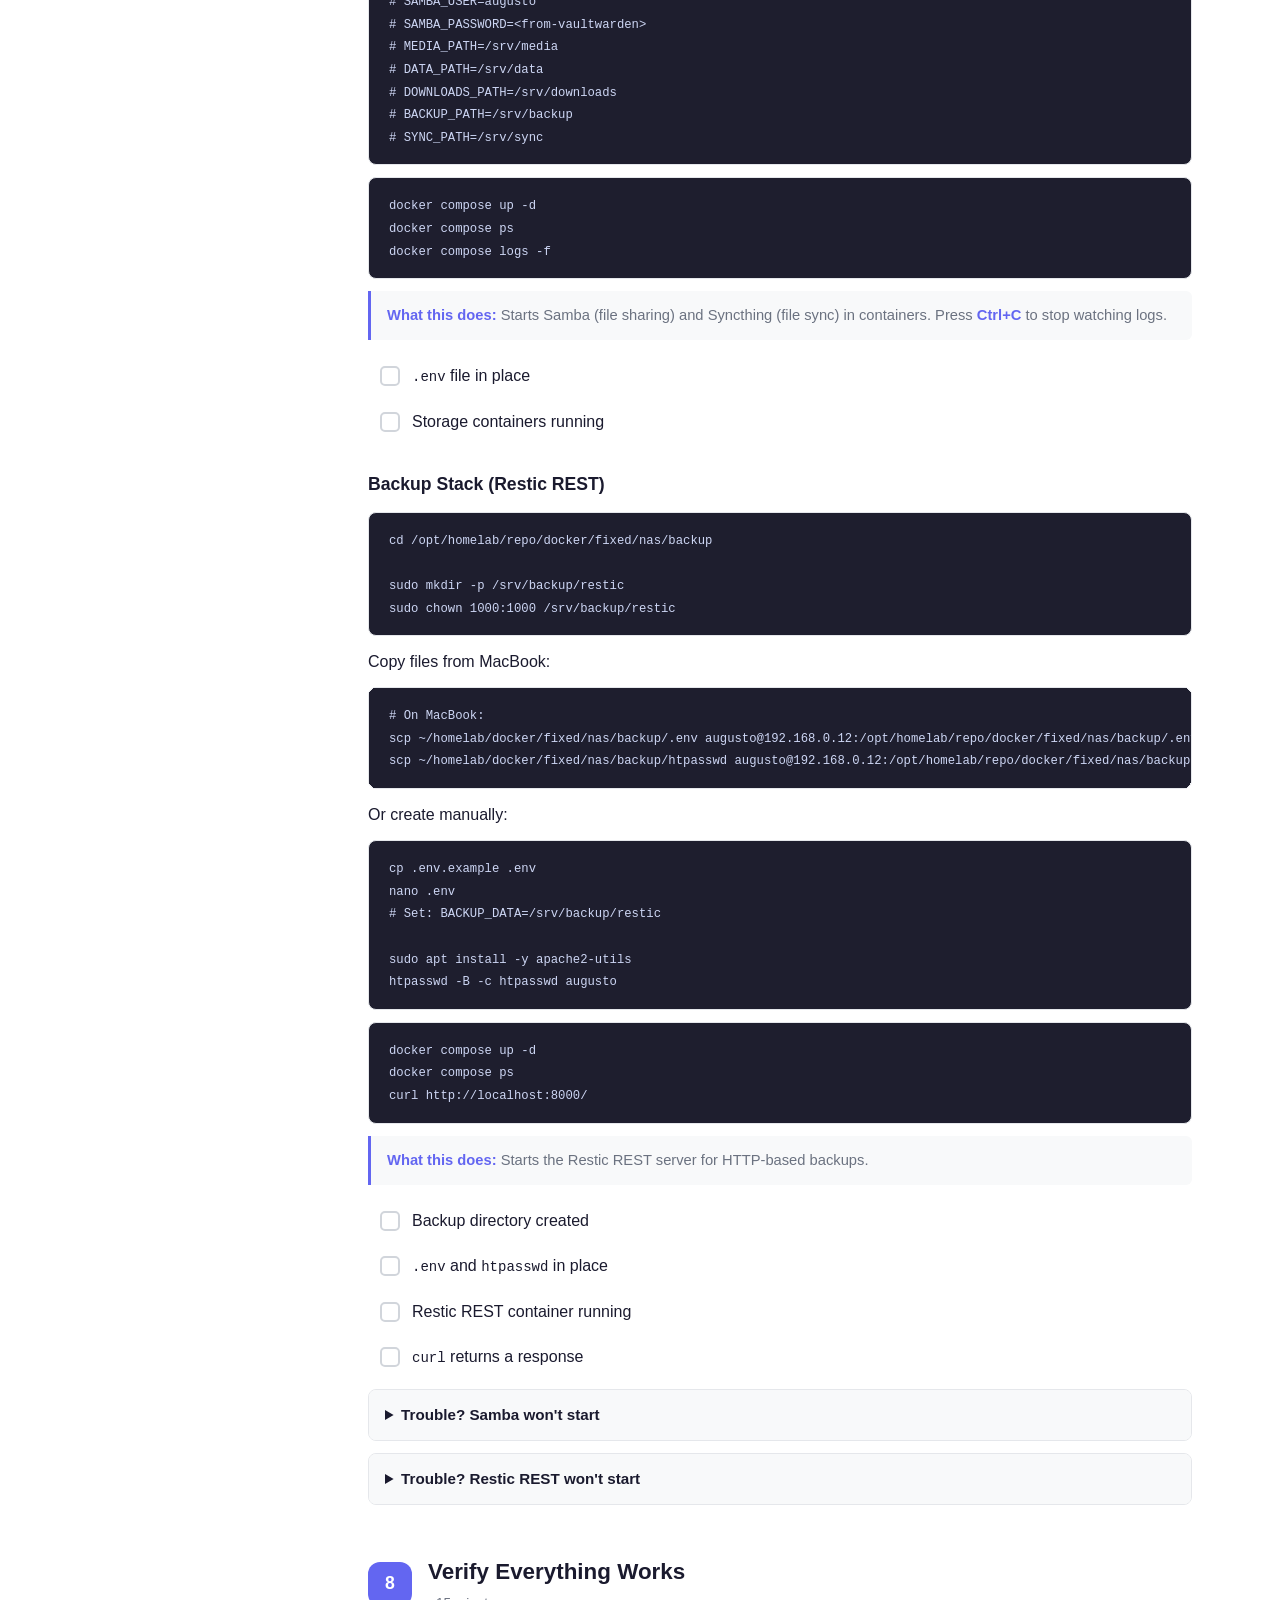
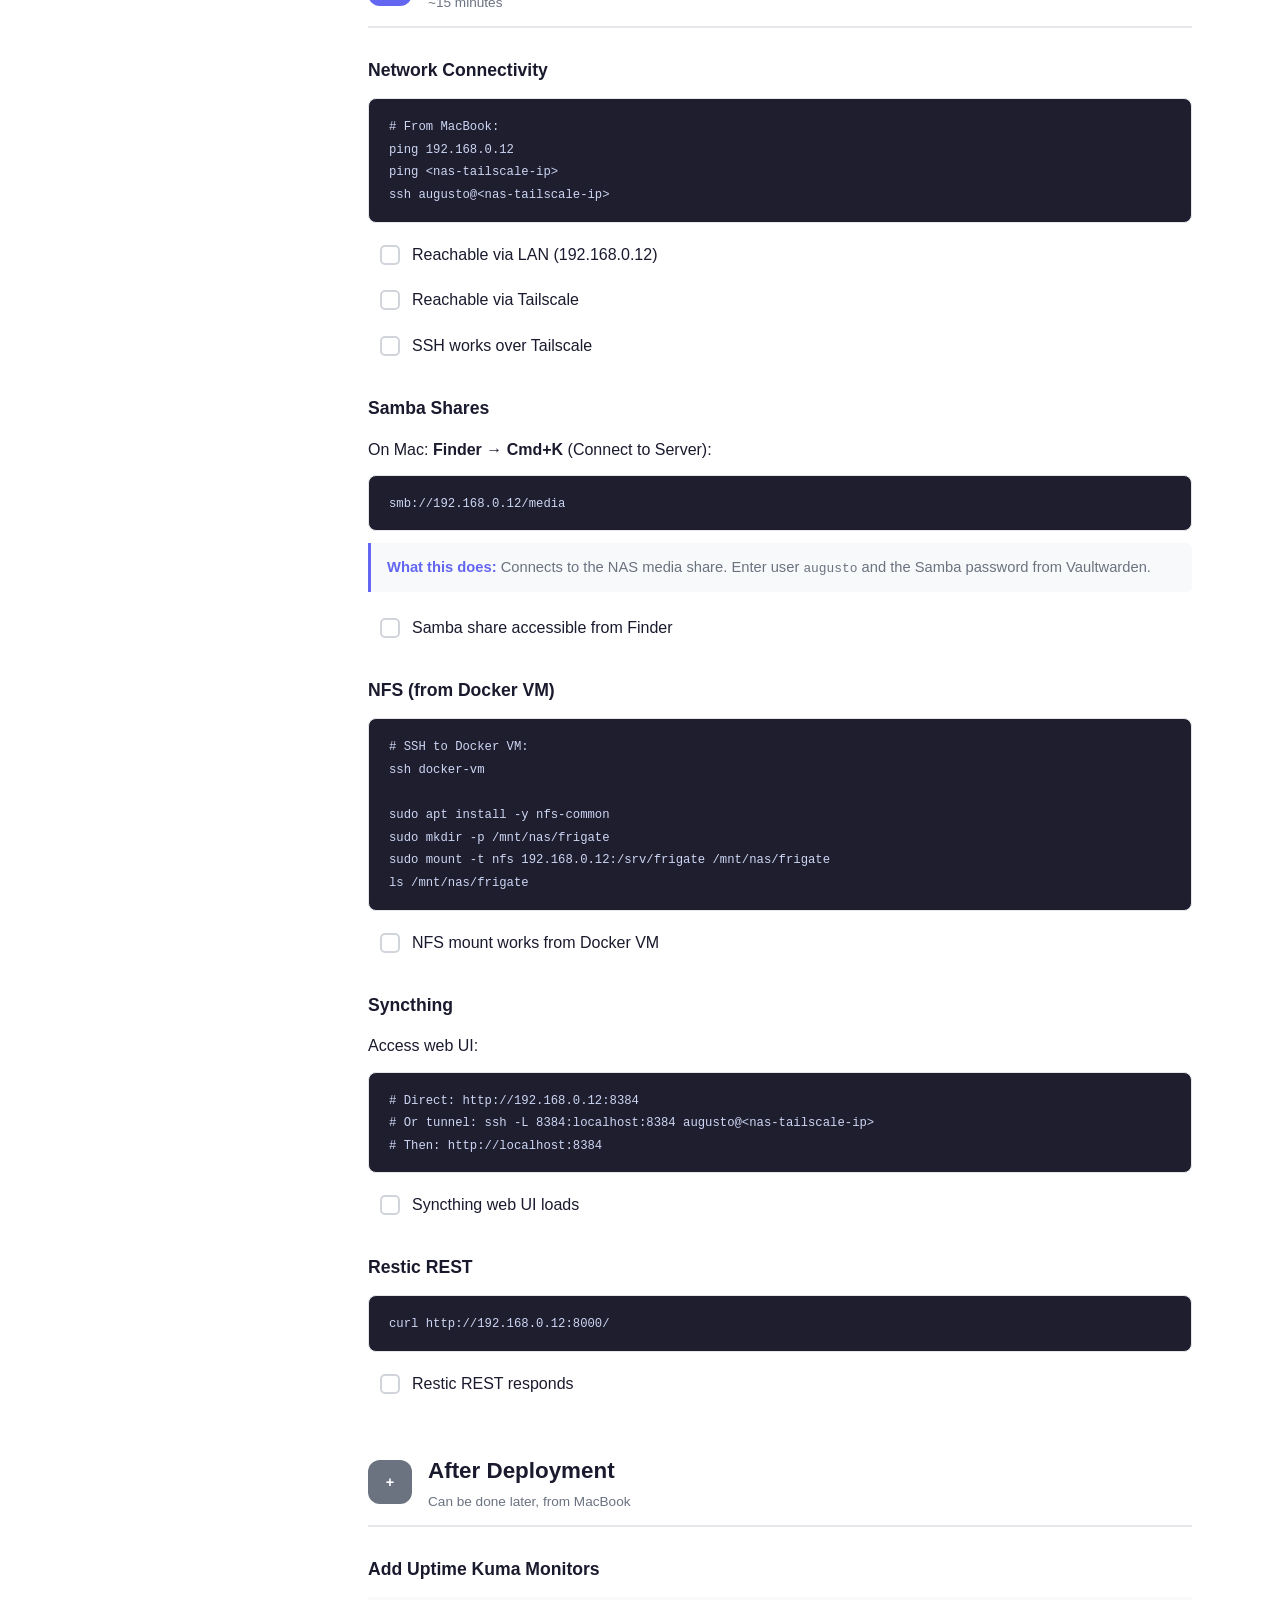
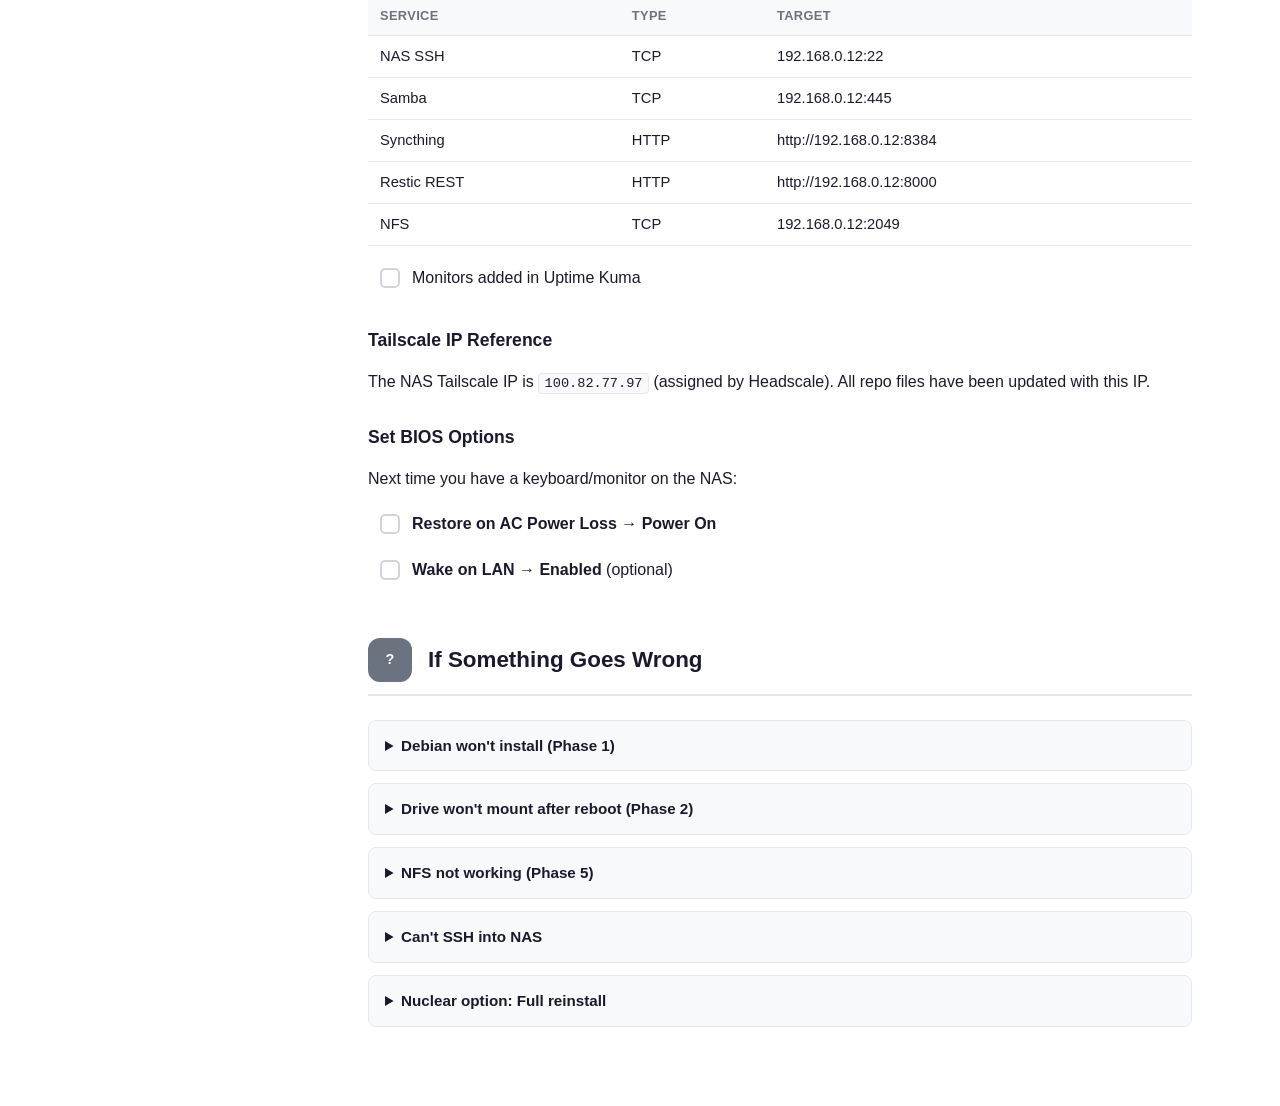
==== commit cdf34056: "docs: remove remaining soft-serve references Update 11 docs to replace soft-serve with Forgejo or re" ====
--- a/docs/nas-guide.html
+++ b/docs/nas-guide.html
@@ -982,15 +982,14 @@
 
       <pre><code>sudo mkdir -p /opt/homelab
 sudo chown augusto:augusto /opt/homelab
-git clone ssh://100.86.220.9:23231/homelab.git /opt/homelab/repo</code></pre>
-      <div class="what-this-does"><strong>What this does:</strong> Gets your homelab configuration files onto the NAS from Soft Serve, so it has all the Docker Compose files it needs.</div>
+git clone ssh://git@localhost:2222/augusto/homelab.git /opt/homelab/repo</code></pre>
+      <div class="what-this-does"><strong>What this does:</strong> Gets your homelab configuration files onto the NAS from Forgejo (running locally), so it has all the Docker Compose files it needs.</div>
       <div class="step"><input type="checkbox" id="c-6a"><label for="c-6a">Repo cloned to <code>/opt/homelab/repo</code></label></div>
 
       <details>
         <summary>Trouble? Git clone fails</summary>
         <div class="details-body">
-          <p>Check Tailscale connectivity: <code>ping 100.86.220.9</code></p>
-          <p>Verify Soft Serve is running on your MacBook.</p>
+          <p>Check Forgejo is running: <code>docker ps | grep forgejo</code></p>
         </div>
       </details>
     </section>
